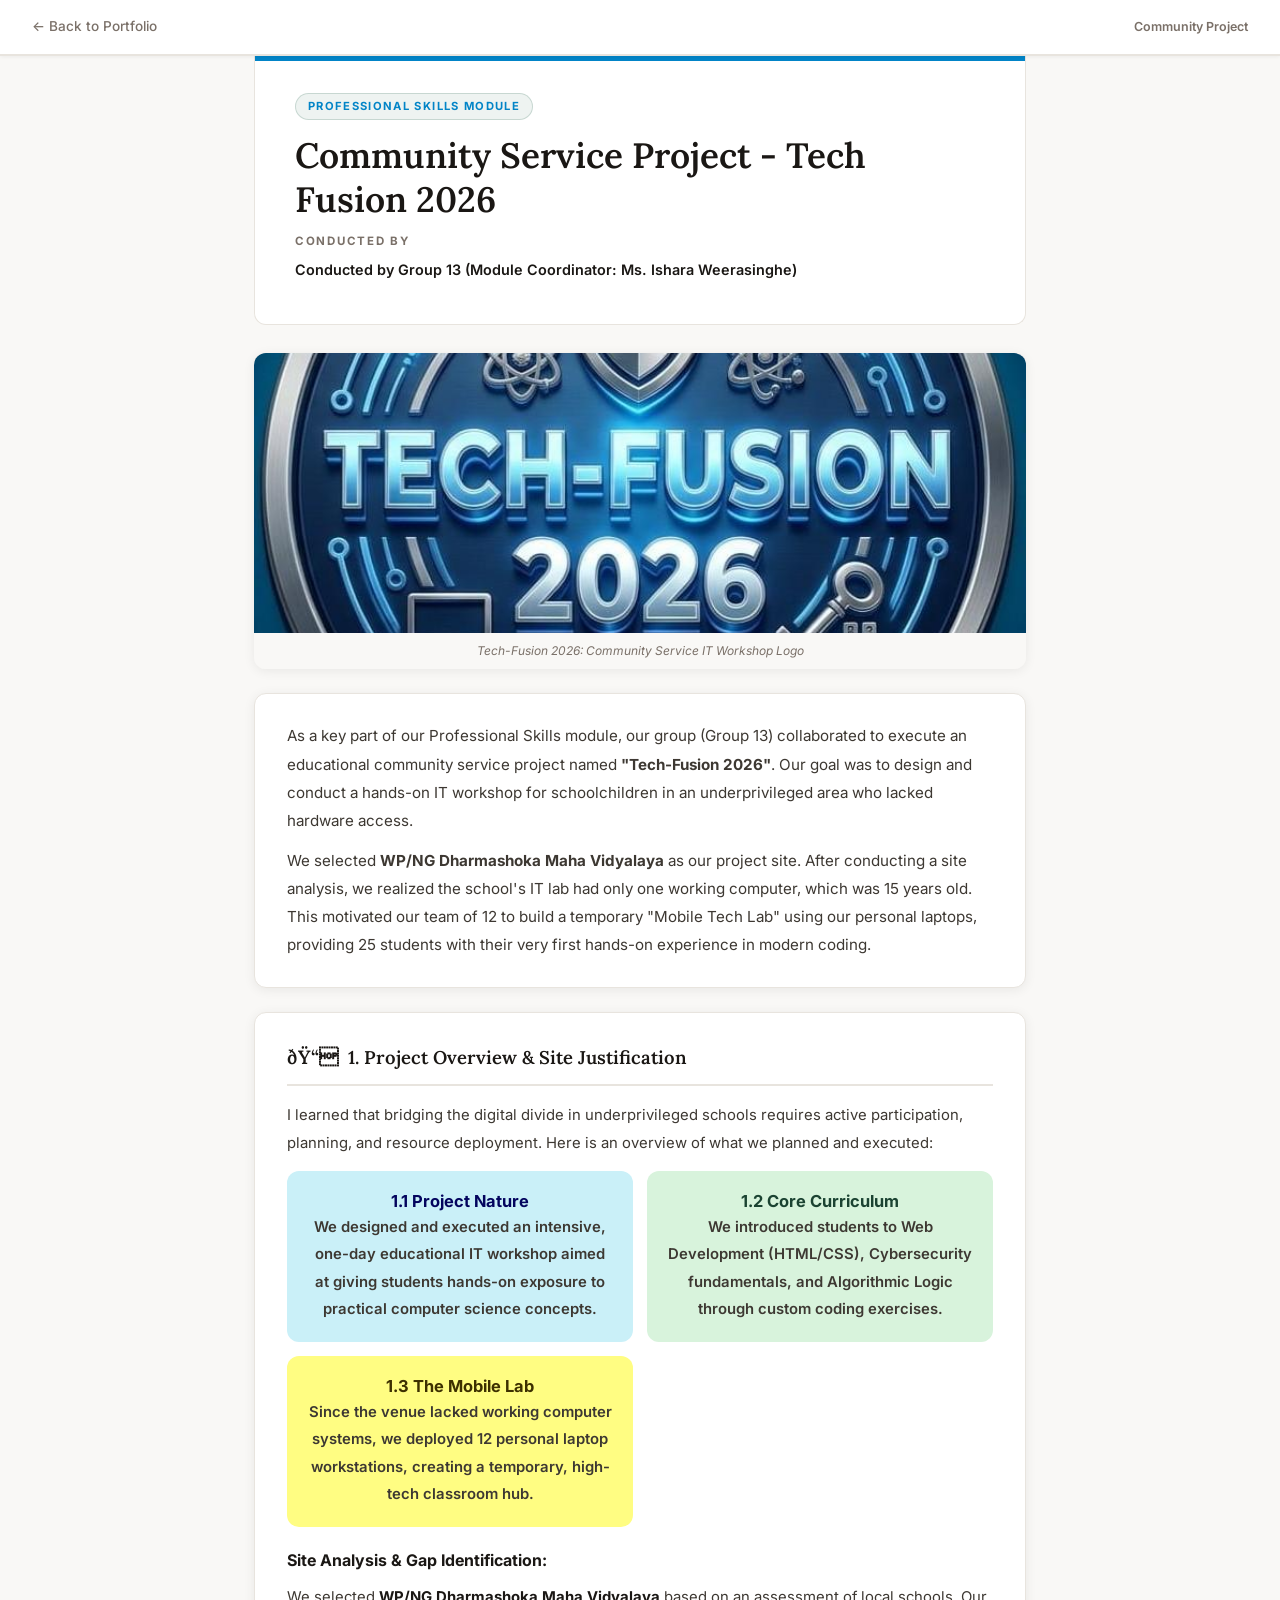
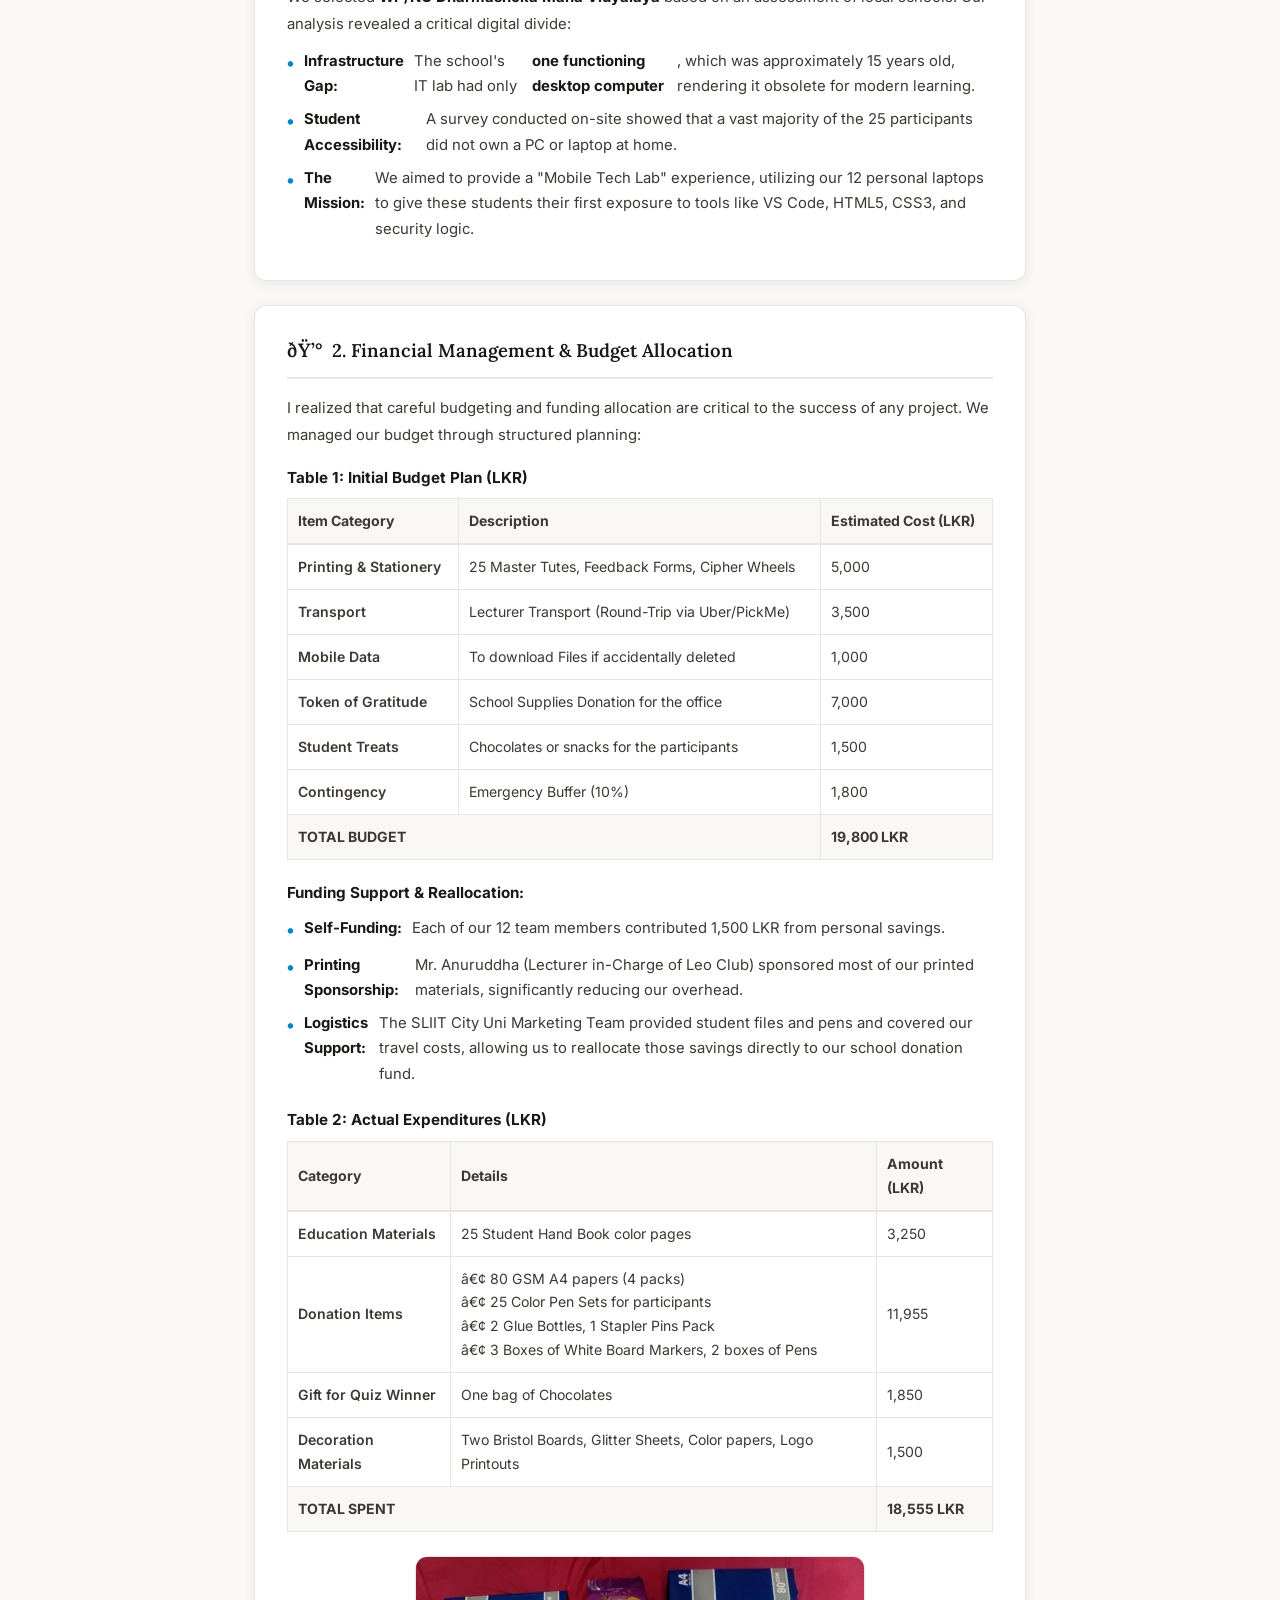
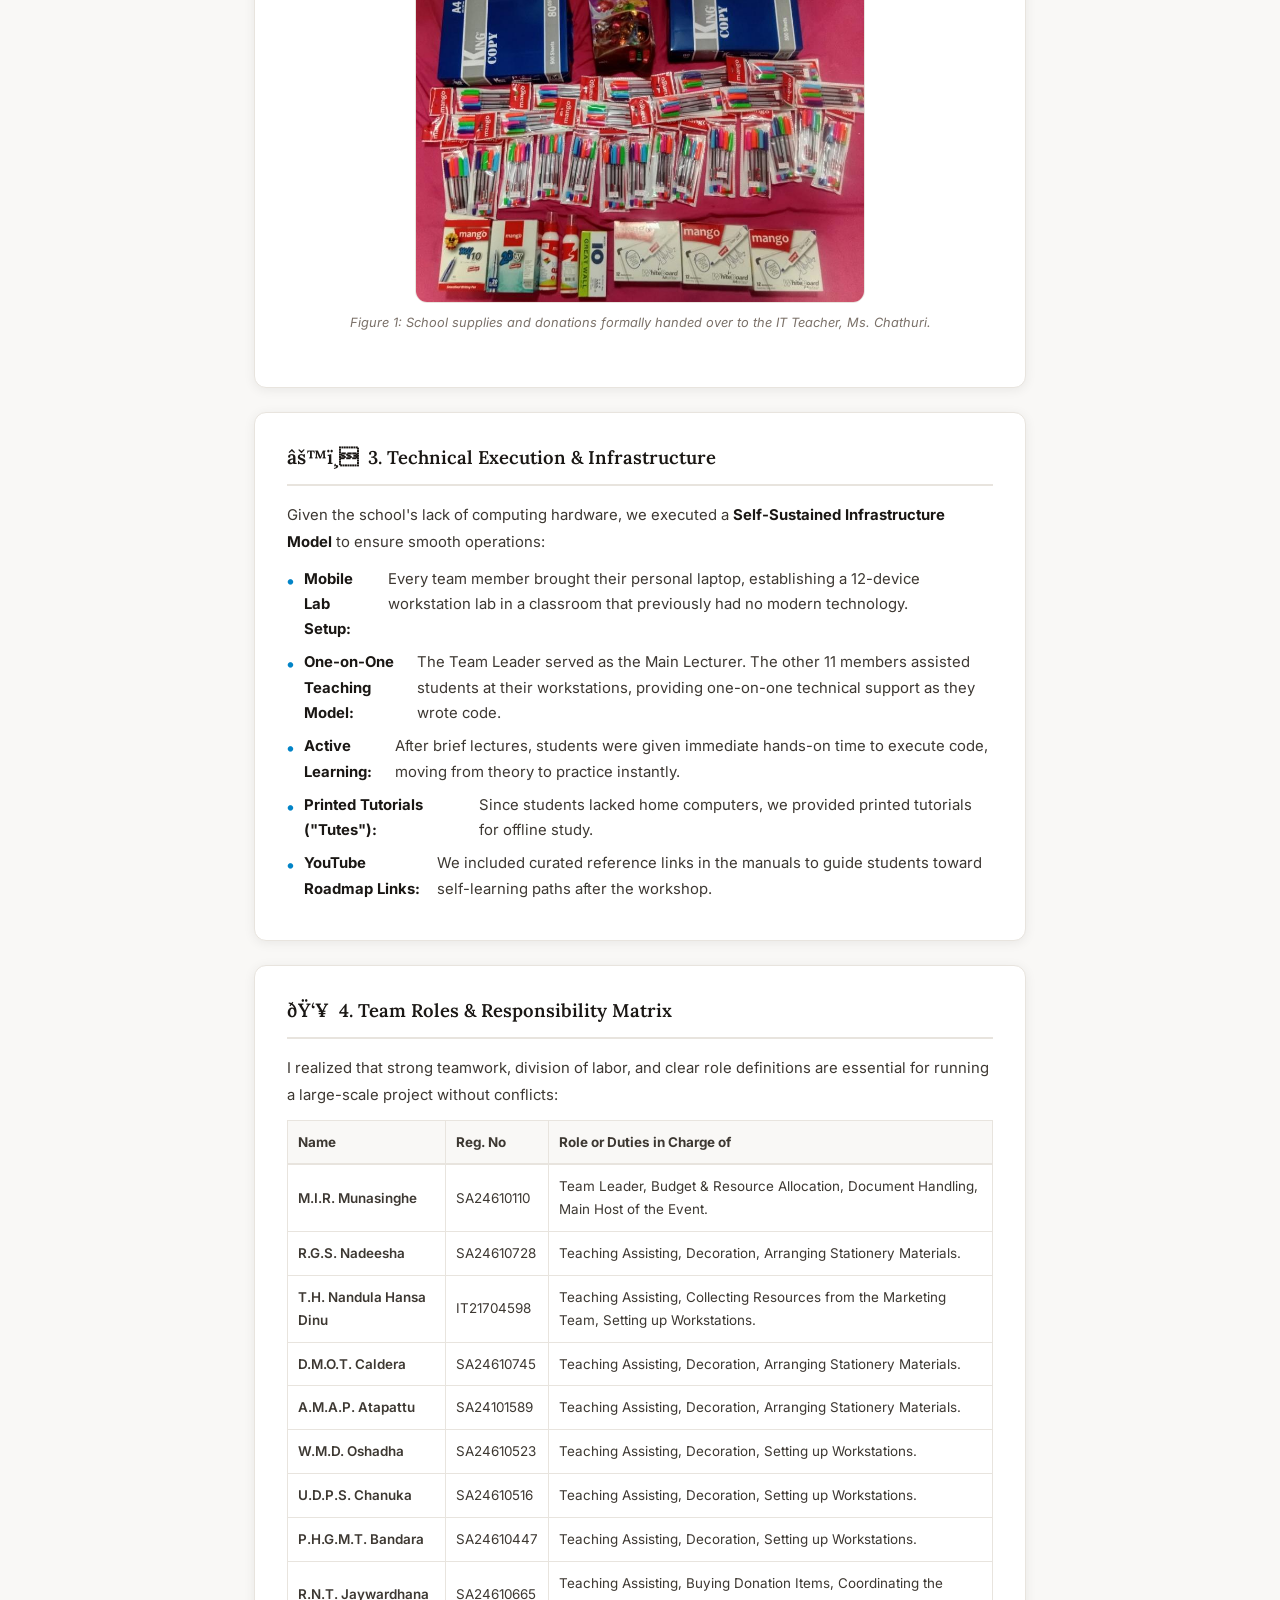
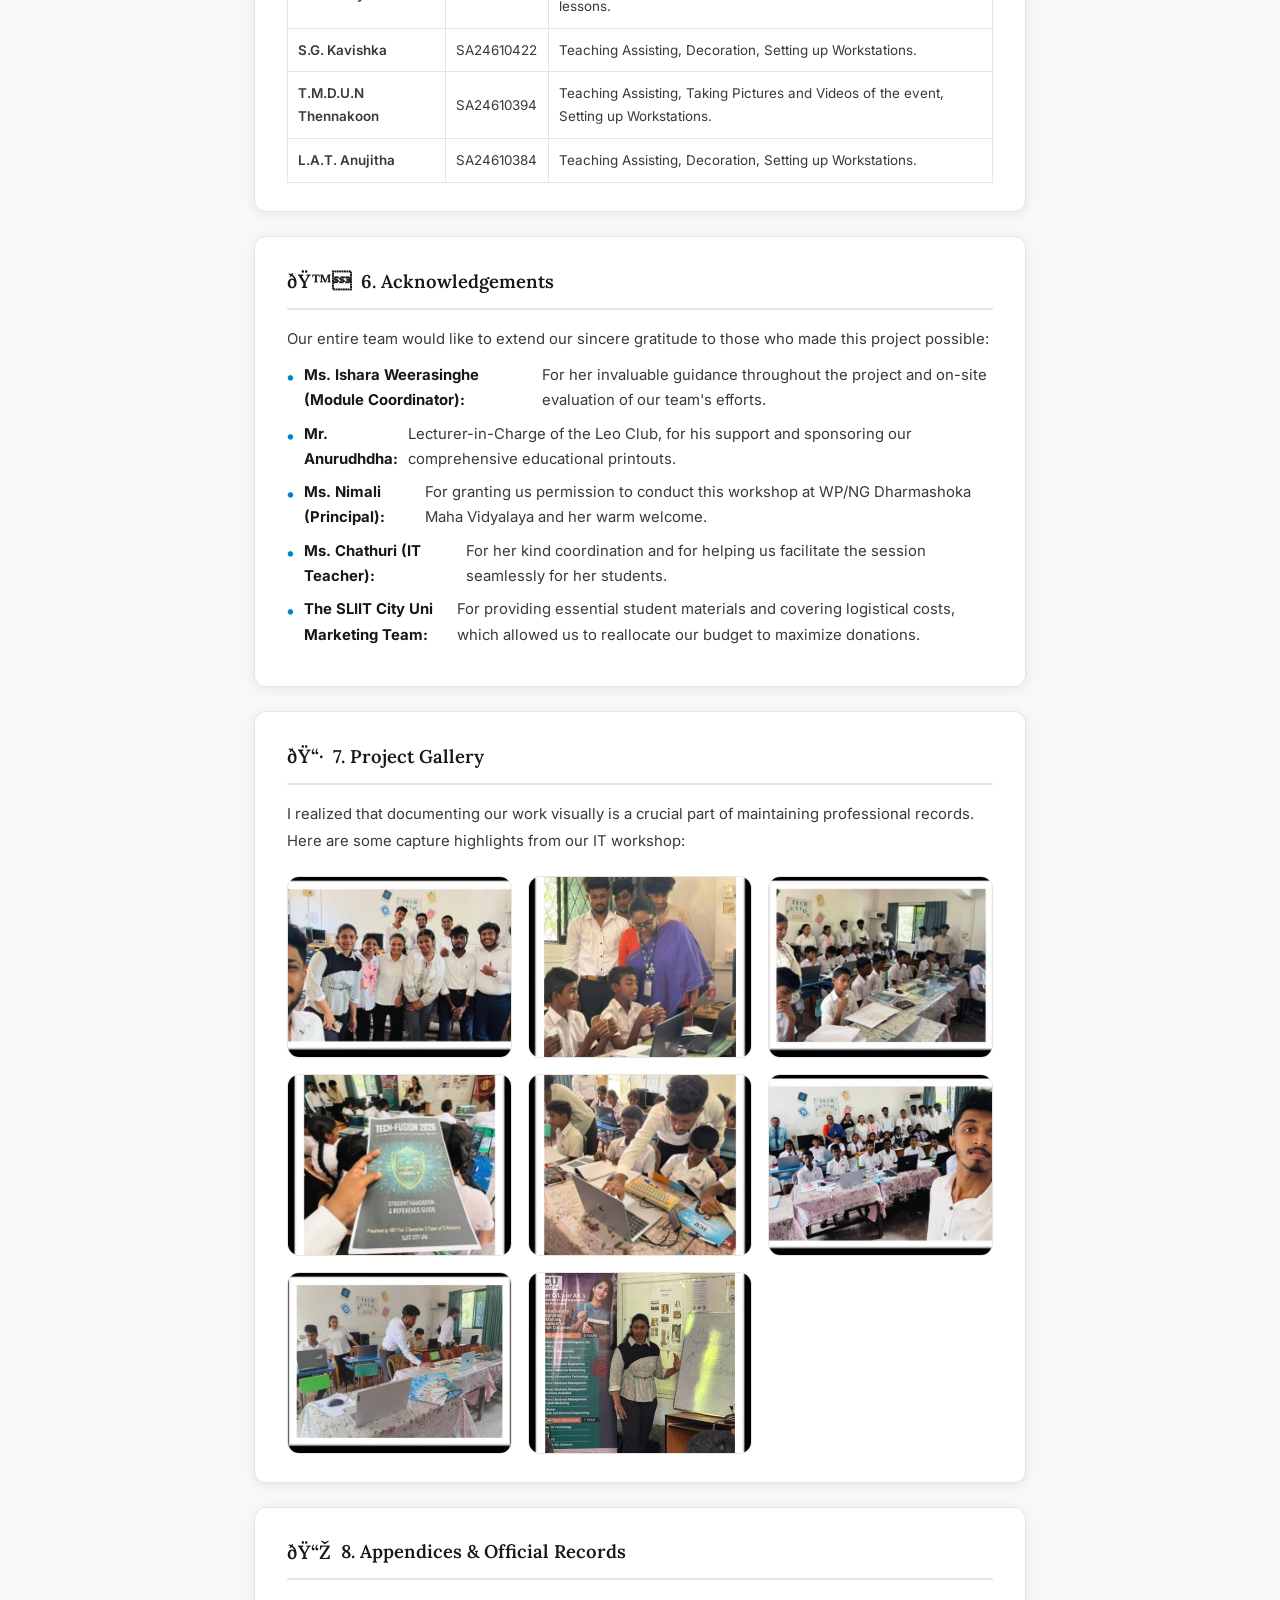
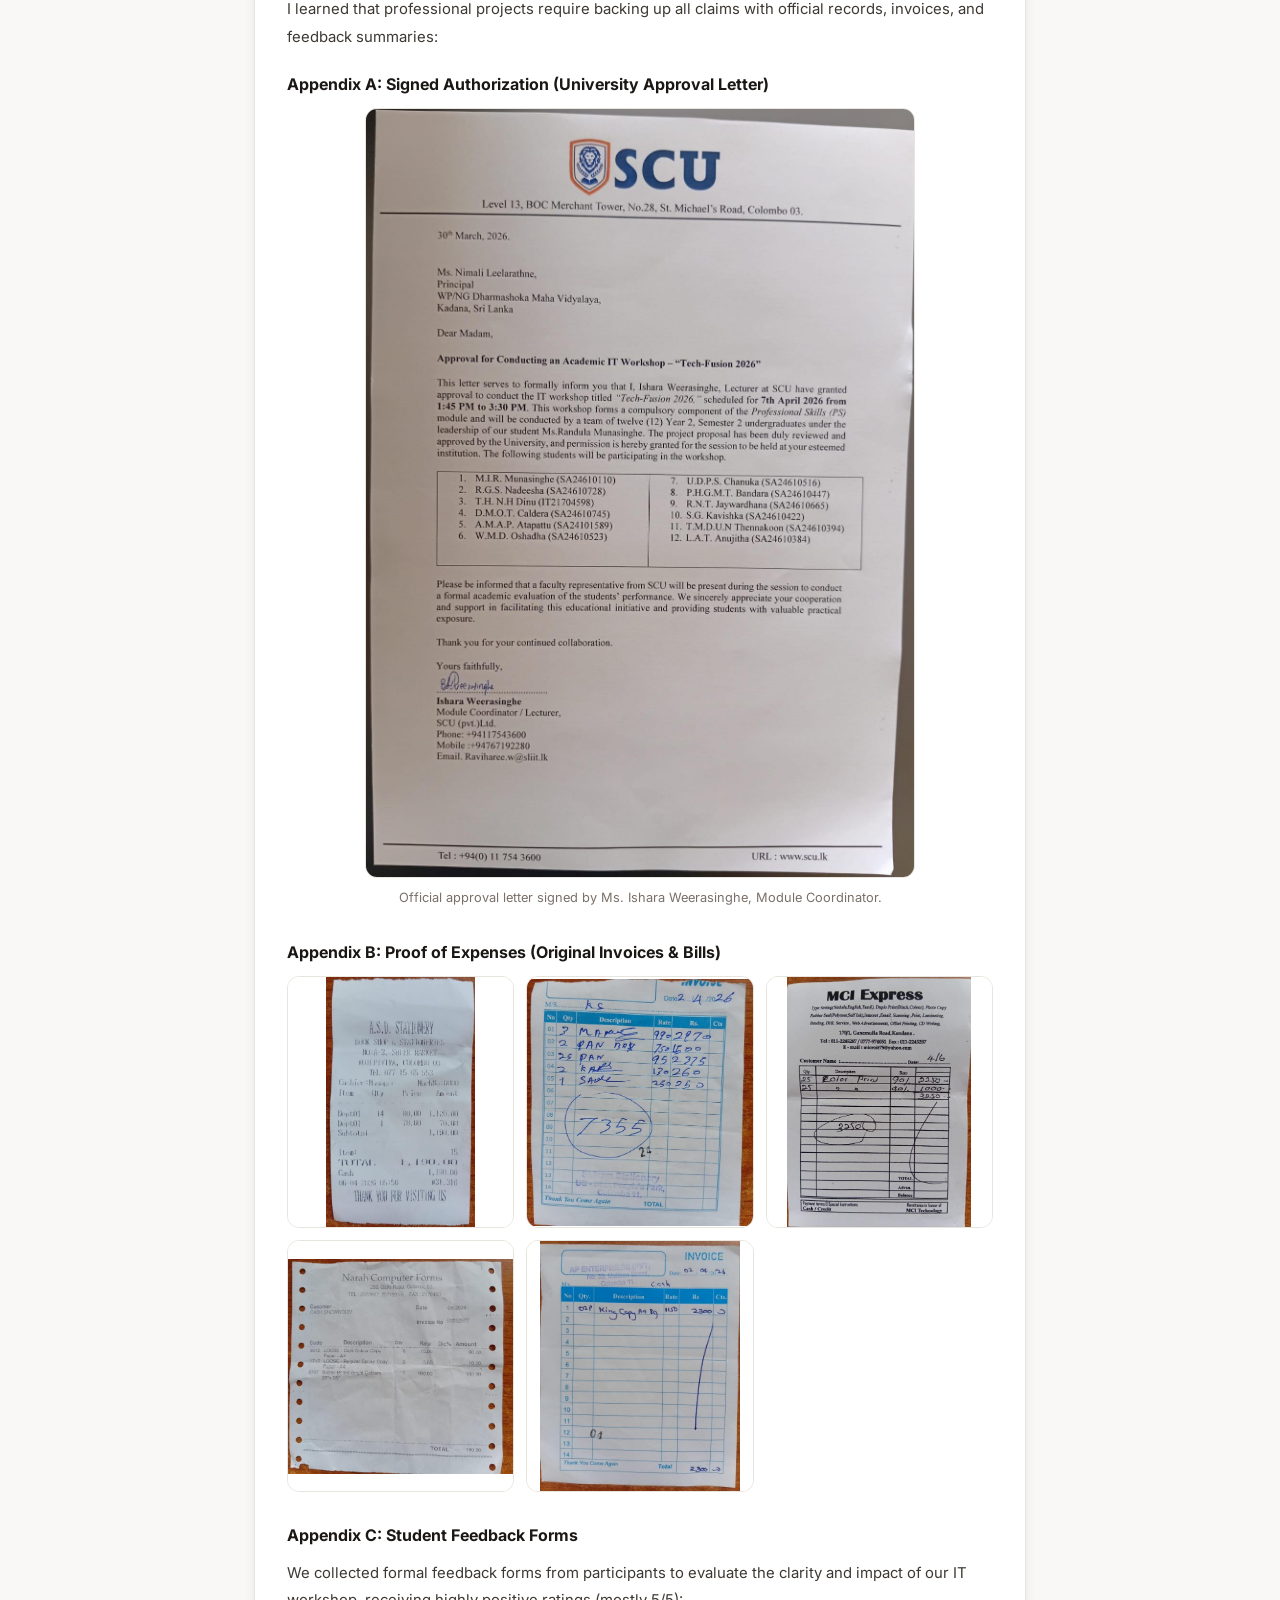
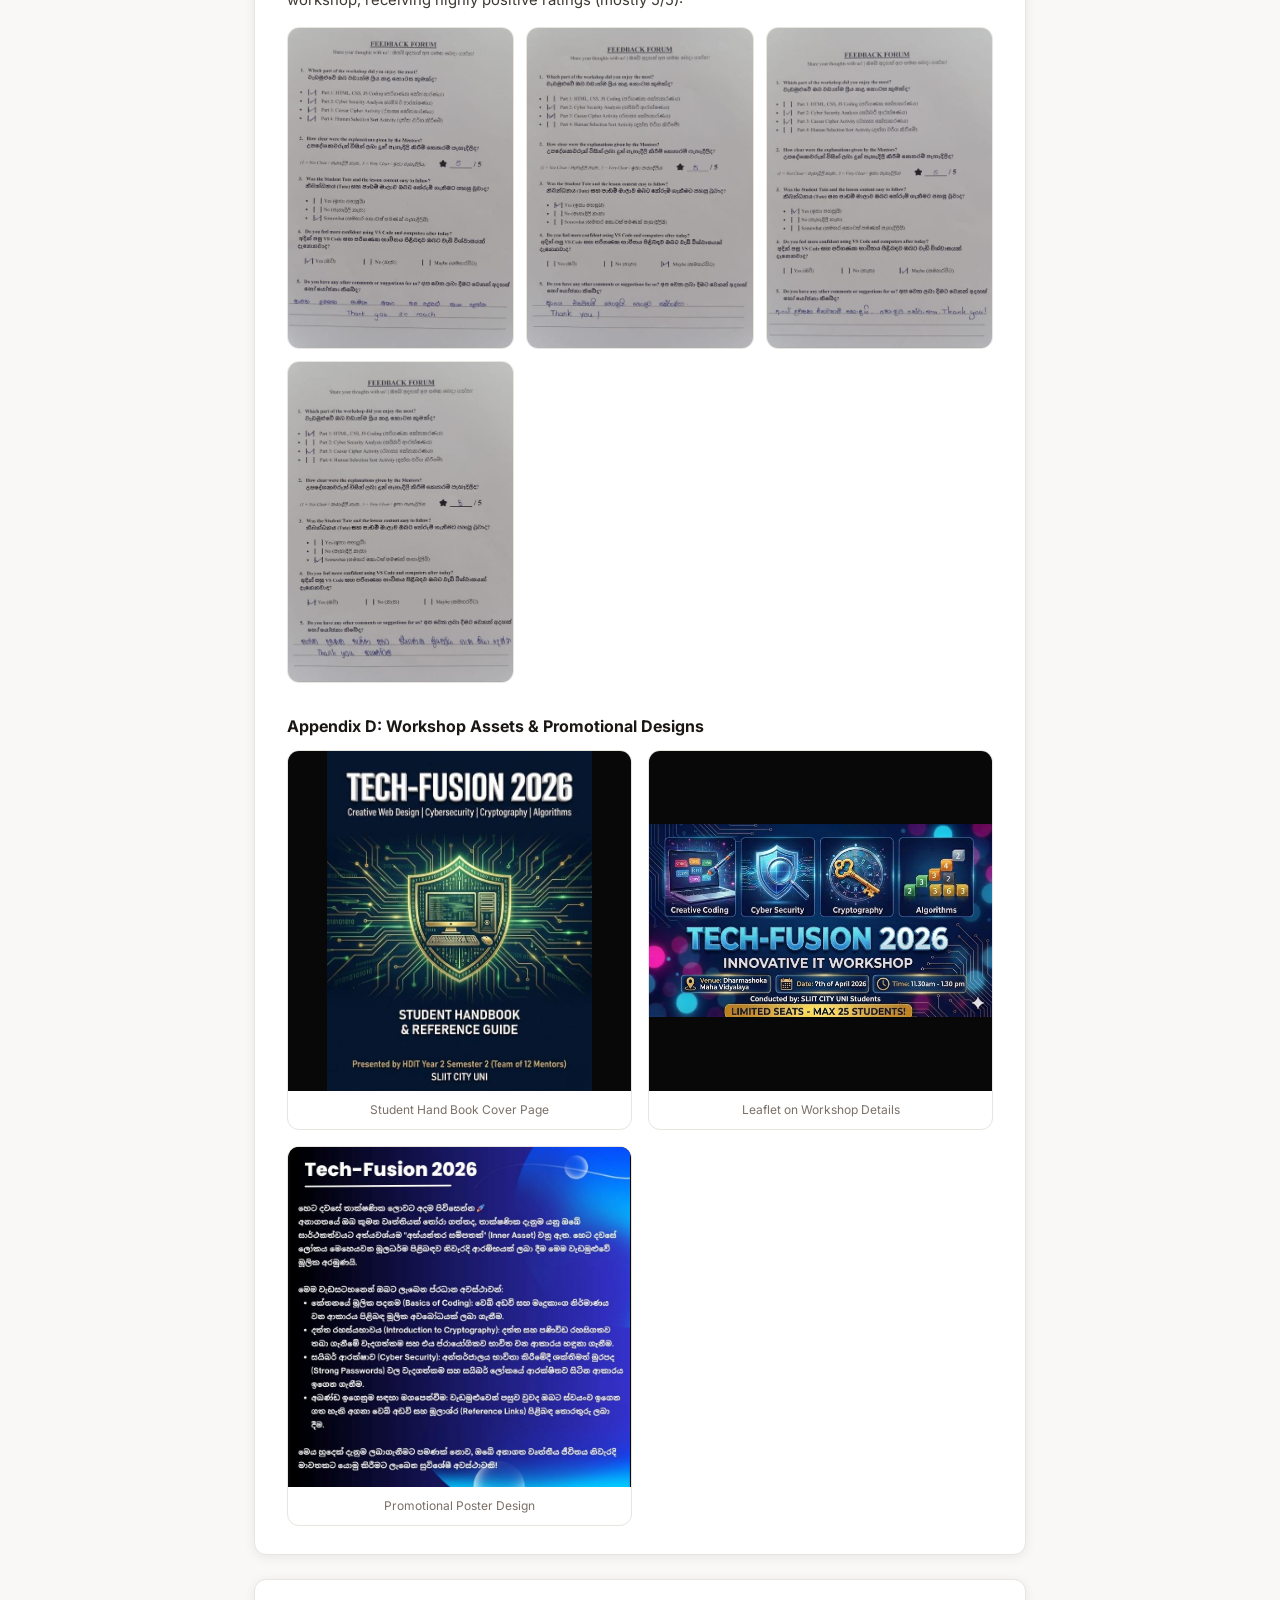
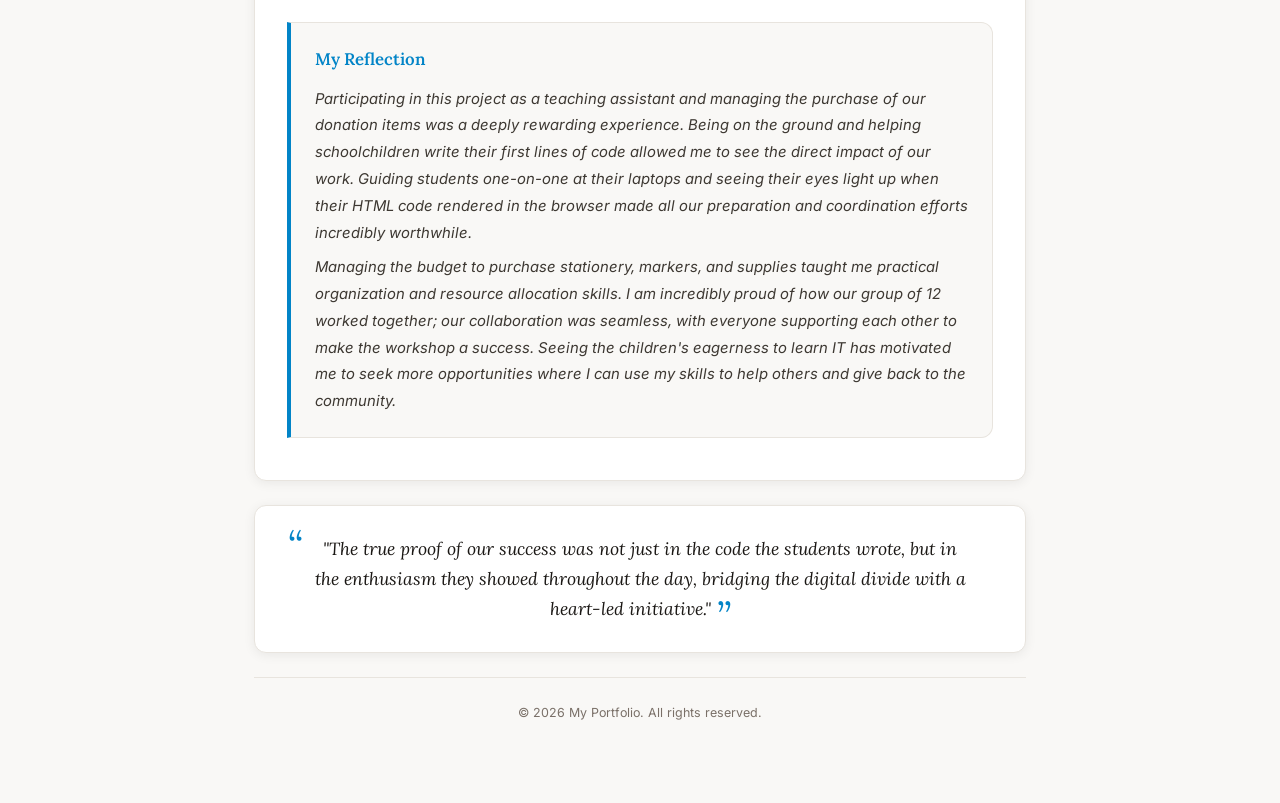
==== community-project.html @ e5df1a09 "Initial commit of premium portfolio with theme switcher and profile picture fix" ====
<!DOCTYPE html>
<html lang="en">
<head>
  <meta charset="UTF-8" />
  <meta name="viewport" content="width=device-width, initial-scale=1.0" />
  <meta name="description" content="e-Portfolio entry on the Tech-Fusion 2026 Community Service Project conducted by Group 13 at WP/NG Dharmashoka Maha Vidyalaya." />
  <title>Community Service Project - Tech Fusion 2026 | Portfolio</title>
  <link rel="stylesheet" href="style.css" />
  <link rel="stylesheet" href="portfolio-style.css" />
  <style>
    :root {
      --header-accent: #0284c7;
    }
  </style>
</head>
<body>

  <!-- TOP BAR -->
  <div class="p-topbar">
    <a href="index.html#portfolio" class="p-back-btn">&#8592; Back to Portfolio</a>
    <span class="p-breadcrumb">Community Project</span>
  </div>

  <!-- PAGE WRAPPER -->
  <div class="p-page">

    <!-- HEADER -->
    <div class="p-header">
      <span class="p-subject-tag">Professional Skills Module</span>
      <h1 class="p-title">Community Service Project - Tech Fusion 2026</h1>
      <p class="p-conducted-label">CONDUCTED BY</p>
      <p style="font-weight: 600; color: var(--text-dark); font-size: 0.9rem; margin-top: -10px; margin-bottom: 10px;">Conducted by Group 13 (Module Coordinator: Ms. Ishara Weerasinghe)</p>
    </div>

    <!-- SESSION PHOTO -->
    <div class="p-session-photo">
      <img src="images/project_img_p1_1.jpg" alt="Community Service Project - Tech Fusion 2026 Session" />
      <p class="p-photo-caption">Tech-Fusion 2026: Community Service IT Workshop Logo</p>
    </div>

    <!-- INTRO -->
    <div class="p-intro">
      <p>
        As a key part of our Professional Skills module, our group (Group 13) collaborated to execute an educational community service project named <strong>"Tech-Fusion 2026"</strong>. Our goal was to design and conduct a hands-on IT workshop for schoolchildren in an underprivileged area who lacked hardware access.
      </p>
      <p>
        We selected <strong>WP/NG Dharmashoka Maha Vidyalaya</strong> as our project site. After conducting a site analysis, we realized the school's IT lab had only one working computer, which was 15 years old. This motivated our team of 12 to build a temporary "Mobile Tech Lab" using our personal laptops, providing 25 students with their very first hands-on experience in modern coding.
      </p>
    </div>

    
    <!-- SECTION: 1. Project Overview & Site Justification -->
    <div class="p-section">
      <h2 class="p-section-title"><span class="s-icon">ðŸ“</span>1. Project Overview & Site Justification</h2>
      <p>I learned that bridging the digital divide in underprivileged schools requires active participation, planning, and resource deployment. Here is an overview of what we planned and executed:</p>
      
      <div class="p-boxes-grid">
        <div class="p-box blue">
          <h3>1.1 Project Nature</h3>
          <p>We designed and executed an intensive, one-day educational IT workshop aimed at giving students hands-on exposure to practical computer science concepts.</p>
        </div>
        <div class="p-box green">
          <h3>1.2 Core Curriculum</h3>
          <p>We introduced students to Web Development (HTML/CSS), Cybersecurity fundamentals, and Algorithmic Logic through custom coding exercises.</p>
        </div>
        <div class="p-box yellow">
          <h3>1.3 The Mobile Lab</h3>
          <p>Since the venue lacked working computer systems, we deployed 12 personal laptop workstations, creating a temporary, high-tech classroom hub.</p>
        </div>
      </div>
      
      <h3 style="margin-top:20px; margin-bottom:10px; font-size:1rem; color:var(--text-dark);">Site Analysis & Gap Identification:</h3>
      <p>
        We selected <strong>WP/NG Dharmashoka Maha Vidyalaya</strong> based on an assessment of local schools. Our analysis revealed a critical digital divide:
      </p>
      <ul class="p-list">
        <li><strong>Infrastructure Gap:</strong> The school's IT lab had only <strong>one functioning desktop computer</strong>, which was approximately 15 years old, rendering it obsolete for modern learning.</li>
        <li><strong>Student Accessibility:</strong> A survey conducted on-site showed that a vast majority of the 25 participants did not own a PC or laptop at home.</li>
        <li><strong>The Mission:</strong> We aimed to provide a "Mobile Tech Lab" experience, utilizing our 12 personal laptops to give these students their first exposure to tools like VS Code, HTML5, CSS3, and security logic.</li>
      </ul>
    </div>

    <!-- SECTION: 2. Financial Management -->
    <div class="p-section">
      <h2 class="p-section-title"><span class="s-icon">ðŸ’°</span>2. Financial Management & Budget Allocation</h2>
      <p>I realized that careful budgeting and funding allocation are critical to the success of any project. We managed our budget through structured planning:</p>
      
      <h3 style="margin-top:15px; margin-bottom:8px; font-size:0.95rem; color:var(--text-dark);">Table 1: Initial Budget Plan (LKR)</h3>
      <table style="width:100%; border-collapse:collapse; margin-bottom:20px; font-size:0.88rem; text-align:left; border:1px solid var(--border);">
        <thead>
          <tr style="background:var(--off-white); border-bottom:2px solid var(--border);">
            <th style="padding:10px; border-right:1px solid var(--border);">Item Category</th>
            <th style="padding:10px; border-right:1px solid var(--border);">Description</th>
            <th style="padding:10px;">Estimated Cost (LKR)</th>
          </tr>
        </thead>
        <tbody>
          <tr style="border-bottom:1px solid var(--border);">
            <td style="padding:10px; border-right:1px solid var(--border); font-weight:600;">Printing & Stationery</td>
            <td style="padding:10px; border-right:1px solid var(--border);">25 Master Tutes, Feedback Forms, Cipher Wheels</td>
            <td style="padding:10px;">5,000</td>
          </tr>
          <tr style="border-bottom:1px solid var(--border);">
            <td style="padding:10px; border-right:1px solid var(--border); font-weight:600;">Transport</td>
            <td style="padding:10px; border-right:1px solid var(--border);">Lecturer Transport (Round-Trip via Uber/PickMe)</td>
            <td style="padding:10px;">3,500</td>
          </tr>
          <tr style="border-bottom:1px solid var(--border);">
            <td style="padding:10px; border-right:1px solid var(--border); font-weight:600;">Mobile Data</td>
            <td style="padding:10px; border-right:1px solid var(--border);">To download Files if accidentally deleted</td>
            <td style="padding:10px;">1,000</td>
          </tr>
          <tr style="border-bottom:1px solid var(--border);">
            <td style="padding:10px; border-right:1px solid var(--border); font-weight:600;">Token of Gratitude</td>
            <td style="padding:10px; border-right:1px solid var(--border);">School Supplies Donation for the office</td>
            <td style="padding:10px;">7,000</td>
          </tr>
          <tr style="border-bottom:1px solid var(--border);">
            <td style="padding:10px; border-right:1px solid var(--border); font-weight:600;">Student Treats</td>
            <td style="padding:10px; border-right:1px solid var(--border);">Chocolates or snacks for the participants</td>
            <td style="padding:10px;">1,500</td>
          </tr>
          <tr style="border-bottom:1px solid var(--border);">
            <td style="padding:10px; border-right:1px solid var(--border); font-weight:600;">Contingency</td>
            <td style="padding:10px; border-right:1px solid var(--border);">Emergency Buffer (10%)</td>
            <td style="padding:10px;">1,800</td>
          </tr>
          <tr style="font-weight:bold; background:var(--off-white);">
            <td style="padding:10px; border-right:1px solid var(--border);" colspan="2">TOTAL BUDGET</td>
            <td style="padding:10px;">19,800 LKR</td>
          </tr>
        </tbody>
      </table>

      <h3 style="margin-top:15px; margin-bottom:8px; font-size:0.95rem; color:var(--text-dark);">Funding Support & Reallocation:</h3>
      <ul class="p-list" style="margin-bottom:20px;">
        <li><strong>Self-Funding:</strong> Each of our 12 team members contributed 1,500 LKR from personal savings.</li>
        <li><strong>Printing Sponsorship:</strong> Mr. Anuruddha (Lecturer in-Charge of Leo Club) sponsored most of our printed materials, significantly reducing our overhead.</li>
        <li><strong>Logistics Support:</strong> The SLIIT City Uni Marketing Team provided student files and pens and covered our travel costs, allowing us to reallocate those savings directly to our school donation fund.</li>
      </ul>

      <h3 style="margin-top:15px; margin-bottom:8px; font-size:0.95rem; color:var(--text-dark);">Table 2: Actual Expenditures (LKR)</h3>
      <table style="width:100%; border-collapse:collapse; margin-bottom:20px; font-size:0.88rem; text-align:left; border:1px solid var(--border);">
        <thead>
          <tr style="background:var(--off-white); border-bottom:2px solid var(--border);">
            <th style="padding:10px; border-right:1px solid var(--border);">Category</th>
            <th style="padding:10px; border-right:1px solid var(--border);">Details</th>
            <th style="padding:10px;">Amount (LKR)</th>
          </tr>
        </thead>
        <tbody>
          <tr style="border-bottom:1px solid var(--border);">
            <td style="padding:10px; border-right:1px solid var(--border); font-weight:600;">Education Materials</td>
            <td style="padding:10px; border-right:1px solid var(--border);">25 Student Hand Book color pages</td>
            <td style="padding:10px;">3,250</td>
          </tr>
          <tr style="border-bottom:1px solid var(--border);">
            <td style="padding:10px; border-right:1px solid var(--border); font-weight:600;">Donation Items</td>
            <td style="padding:10px; border-right:1px solid var(--border);">
              â€¢ 80 GSM A4 papers (4 packs)<br>
              â€¢ 25 Color Pen Sets for participants<br>
              â€¢ 2 Glue Bottles, 1 Stapler Pins Pack<br>
              â€¢ 3 Boxes of White Board Markers, 2 boxes of Pens
            </td>
            <td style="padding:10px;">11,955</td>
          </tr>
          <tr style="border-bottom:1px solid var(--border);">
            <td style="padding:10px; border-right:1px solid var(--border); font-weight:600;">Gift for Quiz Winner</td>
            <td style="padding:10px; border-right:1px solid var(--border);">One bag of Chocolates</td>
            <td style="padding:10px;">1,850</td>
          </tr>
          <tr style="border-bottom:1px solid var(--border);">
            <td style="padding:10px; border-right:1px solid var(--border); font-weight:600;">Decoration Materials</td>
            <td style="padding:10px; border-right:1px solid var(--border);">Two Bristol Boards, Glitter Sheets, Color papers, Logo Printouts</td>
            <td style="padding:10px;">1,500</td>
          </tr>
          <tr style="font-weight:bold; background:var(--off-white);">
            <td style="padding:10px; border-right:1px solid var(--border);" colspan="2">TOTAL SPENT</td>
            <td style="padding:10px;">18,555 LKR</td>
          </tr>
        </tbody>
      </table>

      <!-- Donated Items Image -->
      <div style="text-align:center; margin: 24px 0;">
        <img src="images/project_img_p5_2.jpg" alt="Donated School Supplies" style="max-width:450px; border-radius:var(--radius); border:1px solid var(--border); margin:0 auto;" />
        <p style="font-size:0.8rem; color:var(--text-muted); margin-top:8px; font-style:italic;">Figure 1: School supplies and donations formally handed over to the IT Teacher, Ms. Chathuri.</p>
      </div>
    </div>

    <!-- SECTION: 3. Technical Execution -->
    <div class="p-section">
      <h2 class="p-section-title"><span class="s-icon">âš™ï¸</span>3. Technical Execution & Infrastructure</h2>
      <p>Given the school's lack of computing hardware, we executed a <strong>Self-Sustained Infrastructure Model</strong> to ensure smooth operations:</p>
      <ul class="p-list">
        <li><strong>Mobile Lab Setup:</strong> Every team member brought their personal laptop, establishing a 12-device workstation lab in a classroom that previously had no modern technology.</li>
        <li><strong>One-on-One Teaching Model:</strong> The Team Leader served as the Main Lecturer. The other 11 members assisted students at their workstations, providing one-on-one technical support as they wrote code.</li>
        <li><strong>Active Learning:</strong> After brief lectures, students were given immediate hands-on time to execute code, moving from theory to practice instantly.</li>
        <li><strong>Printed Tutorials ("Tutes"):</strong> Since students lacked home computers, we provided printed tutorials for offline study.</li>
        <li><strong>YouTube Roadmap Links:</strong> We included curated reference links in the manuals to guide students toward self-learning paths after the workshop.</li>
      </ul>
    </div>

    <!-- SECTION: 4. Team Matrix -->
    <div class="p-section">
      <h2 class="p-section-title"><span class="s-icon">ðŸ‘¥</span>4. Team Roles & Responsibility Matrix</h2>
      <p>I realized that strong teamwork, division of labor, and clear role definitions are essential for running a large-scale project without conflicts:</p>
      
      <table style="width:100%; border-collapse:collapse; font-size:0.84rem; text-align:left; border:1px solid var(--border);">
        <thead>
          <tr style="background:var(--off-white); border-bottom:2px solid var(--border);">
            <th style="padding:10px; border-right:1px solid var(--border);">Name</th>
            <th style="padding:10px; border-right:1px solid var(--border);">Reg. No</th>
            <th style="padding:10px;">Role or Duties in Charge of</th>
          </tr>
        </thead>
        <tbody>
          <tr style="border-bottom:1px solid var(--border);">
            <td style="padding:10px; border-right:1px solid var(--border); font-weight:600;">M.I.R. Munasinghe</td>
            <td style="padding:10px; border-right:1px solid var(--border);">SA24610110</td>
            <td style="padding:10px;">Team Leader, Budget & Resource Allocation, Document Handling, Main Host of the Event.</td>
          </tr>
          <tr style="border-bottom:1px solid var(--border);">
            <td style="padding:10px; border-right:1px solid var(--border); font-weight:600;">R.G.S. Nadeesha</td>
            <td style="padding:10px; border-right:1px solid var(--border);">SA24610728</td>
            <td style="padding:10px;">Teaching Assisting, Decoration, Arranging Stationery Materials.</td>
          </tr>
          <tr style="border-bottom:1px solid var(--border);">
            <td style="padding:10px; border-right:1px solid var(--border); font-weight:600;">T.H. Nandula Hansa Dinu</td>
            <td style="padding:10px; border-right:1px solid var(--border);">IT21704598</td>
            <td style="padding:10px;">Teaching Assisting, Collecting Resources from the Marketing Team, Setting up Workstations.</td>
          </tr>
          <tr style="border-bottom:1px solid var(--border);">
            <td style="padding:10px; border-right:1px solid var(--border); font-weight:600;">D.M.O.T. Caldera</td>
            <td style="padding:10px; border-right:1px solid var(--border);">SA24610745</td>
            <td style="padding:10px;">Teaching Assisting, Decoration, Arranging Stationery Materials.</td>
          </tr>
          <tr style="border-bottom:1px solid var(--border);">
            <td style="padding:10px; border-right:1px solid var(--border); font-weight:600;">A.M.A.P. Atapattu</td>
            <td style="padding:10px; border-right:1px solid var(--border);">SA24101589</td>
            <td style="padding:10px;">Teaching Assisting, Decoration, Arranging Stationery Materials.</td>
          </tr>
          <tr style="border-bottom:1px solid var(--border);">
            <td style="padding:10px; border-right:1px solid var(--border); font-weight:600;">W.M.D. Oshadha</td>
            <td style="padding:10px; border-right:1px solid var(--border);">SA24610523</td>
            <td style="padding:10px;">Teaching Assisting, Decoration, Setting up Workstations.</td>
          </tr>
          <tr style="border-bottom:1px solid var(--border);">
            <td style="padding:10px; border-right:1px solid var(--border); font-weight:600;">U.D.P.S. Chanuka</td>
            <td style="padding:10px; border-right:1px solid var(--border);">SA24610516</td>
            <td style="padding:10px;">Teaching Assisting, Decoration, Setting up Workstations.</td>
          </tr>
          <tr style="border-bottom:1px solid var(--border);">
            <td style="padding:10px; border-right:1px solid var(--border); font-weight:600;">P.H.G.M.T. Bandara</td>
            <td style="padding:10px; border-right:1px solid var(--border);">SA24610447</td>
            <td style="padding:10px;">Teaching Assisting, Decoration, Setting up Workstations.</td>
          </tr>
          <tr style="border-bottom:1px solid var(--border);">
            <td style="padding:10px; border-right:1px solid var(--border); font-weight:600;">R.N.T. Jaywardhana</td>
            <td style="padding:10px; border-right:1px solid var(--border);">SA24610665</td>
            <td style="padding:10px;">Teaching Assisting, Buying Donation Items, Coordinating the lessons.</td>
          </tr>
          <tr style="border-bottom:1px solid var(--border);">
            <td style="padding:10px; border-right:1px solid var(--border); font-weight:600;">S.G. Kavishka</td>
            <td style="padding:10px; border-right:1px solid var(--border);">SA24610422</td>
            <td style="padding:10px;">Teaching Assisting, Decoration, Setting up Workstations.</td>
          </tr>
          <tr style="border-bottom:1px solid var(--border);">
            <td style="padding:10px; border-right:1px solid var(--border); font-weight:600;">T.M.D.U.N Thennakoon</td>
            <td style="padding:10px; border-right:1px solid var(--border);">SA24610394</td>
            <td style="padding:10px;">Teaching Assisting, Taking Pictures and Videos of the event, Setting up Workstations.</td>
          </tr>
          <tr style="border-bottom:1px solid var(--border);">
            <td style="padding:10px; border-right:1px solid var(--border); font-weight:600;">L.A.T. Anujitha</td>
            <td style="padding:10px; border-right:1px solid var(--border);">SA24610384</td>
            <td style="padding:10px;">Teaching Assisting, Decoration, Setting up Workstations.</td>
          </tr>
        </tbody>
      </table>
    </div>

    <!-- SECTION: 5. Acknowledgements -->
    <div class="p-section">
      <h2 class="p-section-title"><span class="s-icon">ðŸ™</span>6. Acknowledgements</h2>
      <p>Our entire team would like to extend our sincere gratitude to those who made this project possible:</p>
      <ul class="p-list">
        <li><strong>Ms. Ishara Weerasinghe (Module Coordinator):</strong> For her invaluable guidance throughout the project and on-site evaluation of our team's efforts.</li>
        <li><strong>Mr. Anurudhdha:</strong> Lecturer-in-Charge of the Leo Club, for his support and sponsoring our comprehensive educational printouts.</li>
        <li><strong>Ms. Nimali (Principal):</strong> For granting us permission to conduct this workshop at WP/NG Dharmashoka Maha Vidyalaya and her warm welcome.</li>
        <li><strong>Ms. Chathuri (IT Teacher):</strong> For her kind coordination and for helping us facilitate the session seamlessly for her students.</li>
        <li><strong>The SLIIT City Uni Marketing Team:</strong> For providing essential student materials and covering logistical costs, which allowed us to reallocate our budget to maximize donations.</li>
      </ul>
    </div>

    <!-- SECTION: 6. Project Gallery -->
    <div class="p-section">
      <h2 class="p-section-title"><span class="s-icon">ðŸ“·</span>7. Project Gallery</h2>
      <p>I realized that documenting our work visually is a crucial part of maintaining professional records. Here are some capture highlights from our IT workshop:</p>
      
      <div style="display:grid; grid-template-columns: repeat(auto-fit, minmax(220px, 1fr)); gap:16px; margin-top:20px;">
        <div style="border-radius:var(--radius); overflow:hidden; border:1px solid var(--border);">
          <img src="images/project_img_p9_3.jpg" alt="Teaching students" style="width:100%; height:180px; object-fit:cover;" />
        </div>
        <div style="border-radius:var(--radius); overflow:hidden; border:1px solid var(--border);">
          <img src="images/project_img_p9_4.jpg" alt="Showing Student Hand Book" style="width:100%; height:180px; object-fit:cover;" />
        </div>
        <div style="border-radius:var(--radius); overflow:hidden; border:1px solid var(--border);">
          <img src="images/project_img_p9_5.jpg" alt="Helping students code" style="width:100%; height:180px; object-fit:cover;" />
        </div>
        <div style="border-radius:var(--radius); overflow:hidden; border:1px solid var(--border);">
          <img src="images/project_img_p9_6.jpg" alt="Team Group Photo" style="width:100%; height:180px; object-fit:cover;" />
        </div>
        <div style="border-radius:var(--radius); overflow:hidden; border:1px solid var(--border);">
          <img src="images/project_img_p9_7.jpg" alt="Selfie with participants" style="width:100%; height:180px; object-fit:cover;" />
        </div>
        <div style="border-radius:var(--radius); overflow:hidden; border:1px solid var(--border);">
          <img src="images/project_img_p9_8.jpg" alt="IT classroom setup" style="width:100%; height:180px; object-fit:cover;" />
        </div>
        <div style="border-radius:var(--radius); overflow:hidden; border:1px solid var(--border);">
          <img src="images/project_img_p9_9.jpg" alt="Lecturer explanation" style="width:100%; height:180px; object-fit:cover;" />
        </div>
        <div style="border-radius:var(--radius); overflow:hidden; border:1px solid var(--border);">
          <img src="images/project_img_p9_10.jpg" alt="Active student coding support" style="width:100%; height:180px; object-fit:cover;" />
        </div>
      </div>
    </div>

    <!-- SECTION: 7. Appendices -->
    <div class="p-section">
      <h2 class="p-section-title"><span class="s-icon">ðŸ“Ž</span>8. Appendices & Official Records</h2>
      <p>I learned that professional projects require backing up all claims with official records, invoices, and feedback summaries:</p>
      
      <!-- Appendix A -->
      <h3 style="margin-top:20px; margin-bottom:10px; font-size:1rem; color:var(--text-dark);">Appendix A: Signed Authorization (University Approval Letter)</h3>
      <div style="text-align:center; margin-bottom:30px;">
        <img src="images/project_img_p11_11.jpg" alt="Signed Authorization Letter" style="max-width:550px; border-radius:var(--radius); border:1px solid var(--border); margin:0 auto;" />
        <p style="font-size:0.8rem; color:var(--text-muted); margin-top:8px;">Official approval letter signed by Ms. Ishara Weerasinghe, Module Coordinator.</p>
      </div>

      <!-- Appendix B -->
      <h3 style="margin-top:20px; margin-bottom:10px; font-size:1rem; color:var(--text-dark);">Appendix B: Proof of Expenses (Original Invoices & Bills)</h3>
      <div style="display:grid; grid-template-columns: repeat(auto-fit, minmax(180px, 1fr)); gap:12px; margin-bottom:30px;">
        <div style="border-radius:var(--radius); overflow:hidden; border:1px solid var(--border); text-align:center;">
          <img src="images/project_img_p12_12.jpg" alt="Bill 1" style="width:100%; height:250px; object-fit:contain; background:#fff;" />
        </div>
        <div style="border-radius:var(--radius); overflow:hidden; border:1px solid var(--border); text-align:center;">
          <img src="images/project_img_p12_13.jpg" alt="Bill 2" style="width:100%; height:250px; object-fit:contain; background:#fff;" />
        </div>
        <div style="border-radius:var(--radius); overflow:hidden; border:1px solid var(--border); text-align:center;">
          <img src="images/project_img_p12_14.jpg" alt="Bill 3" style="width:100%; height:250px; object-fit:contain; background:#fff;" />
        </div>
        <div style="border-radius:var(--radius); overflow:hidden; border:1px solid var(--border); text-align:center;">
          <img src="images/project_img_p12_15.jpg" alt="Bill 4" style="width:100%; height:250px; object-fit:contain; background:#fff;" />
        </div>
        <div style="border-radius:var(--radius); overflow:hidden; border:1px solid var(--border); text-align:center;">
          <img src="images/project_img_p12_16.jpg" alt="Bill 5" style="width:100%; height:250px; object-fit:contain; background:#fff;" />
        </div>
      </div>

      <!-- Appendix C -->
      <h3 style="margin-top:20px; margin-bottom:10px; font-size:1rem; color:var(--text-dark);">Appendix C: Student Feedback Forms</h3>
      <p style="margin-bottom:12px;">We collected formal feedback forms from participants to evaluate the clarity and impact of our IT workshop, receiving highly positive ratings (mostly 5/5):</p>
      <div style="display:grid; grid-template-columns: repeat(auto-fit, minmax(220px, 1fr)); gap:12px; margin-bottom:30px;">
        <div style="border-radius:var(--radius); overflow:hidden; border:1px solid var(--border);">
          <img src="images/project_img_p13_17.jpg" alt="Feedback form 1" style="width:100%; height:320px; object-fit:cover;" />
        </div>
        <div style="border-radius:var(--radius); overflow:hidden; border:1px solid var(--border);">
          <img src="images/project_img_p13_18.jpg" alt="Feedback form 2" style="width:100%; height:320px; object-fit:cover;" />
        </div>
        <div style="border-radius:var(--radius); overflow:hidden; border:1px solid var(--border);">
          <img src="images/project_img_p13_19.jpg" alt="Feedback form 3" style="width:100%; height:320px; object-fit:cover;" />
        </div>
        <div style="border-radius:var(--radius); overflow:hidden; border:1px solid var(--border);">
          <img src="images/project_img_p13_20.jpg" alt="Feedback form 4" style="width:100%; height:320px; object-fit:cover;" />
        </div>
      </div>

      <!-- Appendix D -->
      <h3 style="margin-top:20px; margin-bottom:10px; font-size:1rem; color:var(--text-dark);">Appendix D: Workshop Assets & Promotional Designs</h3>
      <div style="display:grid; grid-template-columns: repeat(auto-fit, minmax(240px, 1fr)); gap:16px;">
        <div style="border-radius:var(--radius); overflow:hidden; border:1px solid var(--border); text-align:center;">
          <img src="images/project_img_p14_21.jpg" alt="Student Hand Book Cover Page" style="width:100%; height:340px; object-fit:contain; background:#080808;" />
          <p style="font-size:0.75rem; color:var(--text-muted); padding:8px;">Student Hand Book Cover Page</p>
        </div>
        <div style="border-radius:var(--radius); overflow:hidden; border:1px solid var(--border); text-align:center;">
          <img src="images/project_img_p14_22.jpg" alt="Leaflet on Workshop Details" style="width:100%; height:340px; object-fit:contain; background:#080808;" />
          <p style="font-size:0.75rem; color:var(--text-muted); padding:8px;">Leaflet on Workshop Details</p>
        </div>
        <div style="border-radius:var(--radius); overflow:hidden; border:1px solid var(--border); text-align:center;">
          <img src="images/project_img_p14_23.jpg" alt="Poster Created to promote the Workshop" style="width:100%; height:340px; object-fit:contain; background:#080808;" />
          <p style="font-size:0.75rem; color:var(--text-muted); padding:8px;">Promotional Poster Design</p>
        </div>
      </div>
    </div>


    <!-- SECTION: My Reflection -->
    <div class="p-section">
      <div class="p-reflection">
        <h2 class="p-reflection-title">My Reflection</h2>
        <p>
          Participating in this project as a teaching assistant and managing the purchase of our donation items was a deeply rewarding experience. Being on the ground and helping schoolchildren write their first lines of code allowed me to see the direct impact of our work. Guiding students one-on-one at their laptops and seeing their eyes light up when their HTML code rendered in the browser made all our preparation and coordination efforts incredibly worthwhile.
        </p>
        <p>
          Managing the budget to purchase stationery, markers, and supplies taught me practical organization and resource allocation skills. I am incredibly proud of how our group of 12 worked together; our collaboration was seamless, with everyone supporting each other to make the workshop a success. Seeing the children's eagerness to learn IT has motivated me to seek more opportunities where I can use my skills to help others and give back to the community.
        </p>
      </div>
    </div>

    <!-- TAKEAWAY / QUOTE -->
    <div class="p-takeaway">
      <div class="p-quote">
        "The true proof of our success was not just in the code the students wrote, but in the enthusiasm they showed throughout the day, bridging the digital divide with a heart-led initiative."
      </div>
    </div>

    <!-- FOOTER -->
    <div class="p-footer">
      <p>&copy; 2026 My Portfolio. All rights reserved.</p>
    </div>

  </div><!-- end .p-page -->

  </body>
</html>
---- style.css ----
/* ================================================
   R.N.T Jayawardana Portfolio - Style Sheet
   Dark Premium Theme
   ================================================ */

/* ===== CSS VARIABLES ===== */
:root {
  --bg-primary: #080808;
  --bg-secondary: #0e0e0e;
  --bg-tertiary: #141414;
  --bg-card: #111111;
  --bg-card-hover: #161616;

  --text-primary: #f2f2f2;
  --text-secondary: #9a9a9a;
  --text-muted: #555555;

  --accent-gold: #c9a84c;
  --accent-gold-light: #e8c96e;
  --accent-gold-dim: rgba(201, 168, 76, 0.15);
  --accent-silver: #b0b0b0;
  --accent-white: #ffffff;

  --border-subtle: rgba(255, 255, 255, 0.06);
  --border-accent: rgba(201, 168, 76, 0.3);

  --gradient-gold: linear-gradient(135deg, #c9a84c, #e8c96e);
  --gradient-dark: linear-gradient(180deg, #080808 0%, #0e0e0e 100%);

  --shadow-card: 0 4px 40px rgba(0, 0, 0, 0.6);
  --shadow-glow: 0 0 30px rgba(201, 168, 76, 0.12);

  --radius-sm: 8px;
  --radius-md: 14px;
  --radius-lg: 20px;
  --radius-xl: 30px;

  --font-main: 'Inter', sans-serif;
  --font-display: 'Space Grotesk', sans-serif;

  --transition: 0.3s cubic-bezier(0.4, 0, 0.2, 1);
  --transition-slow: 0.6s cubic-bezier(0.4, 0, 0.2, 1);

  --nav-height: 70px;
}

/* ===== LIGHT THEME VARIABLES ===== */
body.light-theme {
  --bg-primary: #f8f9fa;
  --bg-secondary: #f1f3f5;
  --bg-tertiary: #e9ecef;
  --bg-card: #ffffff;
  --bg-card-hover: #f1f3f5;

  --text-primary: #121214;
  --text-secondary: #495057;
  --text-muted: #868e96;

  --accent-gold: #af8e34;
  --accent-gold-light: #c9a84c;
  --accent-gold-dim: rgba(175, 142, 52, 0.1);
  --accent-silver: #495057;
  --accent-white: #121214;

  --border-subtle: rgba(0, 0, 0, 0.08);
  --border-accent: rgba(175, 142, 52, 0.3);

  --gradient-gold: linear-gradient(135deg, #af8e34, #c9a84c);
  --gradient-dark: linear-gradient(180deg, #f8f9fa 0%, #f1f3f5 100%);

  --shadow-card: 0 4px 30px rgba(0, 0, 0, 0.05);
  --shadow-glow: 0 0 30px rgba(175, 142, 52, 0.06);
}

body.light-theme .grid-overlay {
  background-image:
    linear-gradient(rgba(0, 0, 0, 0.02) 1px, transparent 1px),
    linear-gradient(90deg, rgba(0, 0, 0, 0.02) 1px, transparent 1px);
}

/* ===== RESET & BASE ===== */
*, *::before, *::after {
  box-sizing: border-box;
  margin: 0;
  padding: 0;
}

html {
  scroll-behavior: smooth;
  font-size: 16px;
}

body {
  font-family: var(--font-main);
  background-color: var(--bg-primary);
  color: var(--text-primary);
  line-height: 1.6;
  overflow-x: hidden;
  cursor: none;
}

img {
  max-width: 100%;
  display: block;
}

a {
  text-decoration: none;
  color: inherit;
}

ul {
  list-style: none;
}

/* ===== SCROLLBAR ===== */
::-webkit-scrollbar {
  width: 6px;
}
::-webkit-scrollbar-track {
  background: var(--bg-primary);
}
::-webkit-scrollbar-thumb {
  background: var(--accent-gold);
  border-radius: 3px;
}

/* ===== CUSTOM CURSOR ===== */
.cursor {
  width: 10px;
  height: 10px;
  background: var(--accent-gold);
  border-radius: 50%;
  position: fixed;
  top: 0; left: 0;
  pointer-events: none;
  z-index: 9999;
  transition: transform 0.1s ease, opacity 0.2s ease;
  mix-blend-mode: normal;
}
.cursor-follower {
  width: 36px;
  height: 36px;
  border: 1.5px solid rgba(201, 168, 76, 0.4);
  border-radius: 50%;
  position: fixed;
  top: 0; left: 0;
  pointer-events: none;
  z-index: 9998;
  transition: transform 0.15s ease, opacity 0.2s ease;
}
body:hover .cursor,
body:hover .cursor-follower {
  opacity: 1;
}

/* ===== LOADER ===== */
.loader {
  position: fixed;
  inset: 0;
  background: var(--bg-primary);
  z-index: 10000;
  display: flex;
  align-items: center;
  justify-content: center;
  transition: opacity 0.6s ease, visibility 0.6s ease;
}
.loader.hidden {
  opacity: 0;
  visibility: hidden;
}
.loader-content {
  text-align: center;
}
.loader-logo {
  font-family: var(--font-display);
  font-size: 3rem;
  font-weight: 700;
  background: var(--gradient-gold);
  -webkit-background-clip: text;
  -webkit-text-fill-color: transparent;
  background-clip: text;
  margin-bottom: 24px;
  letter-spacing: 0.1em;
}
.loader-bar {
  width: 200px;
  height: 2px;
  background: rgba(255,255,255,0.08);
  border-radius: 1px;
  margin: 0 auto 16px;
  overflow: hidden;
}
.loader-fill {
  height: 100%;
  background: var(--gradient-gold);
  border-radius: 1px;
  width: 0%;
  animation: loadFill 1.8s ease forwards;
}
@keyframes loadFill {
  to { width: 100%; }
}
.loader-text {
  color: var(--text-muted);
  font-size: 0.8rem;
  letter-spacing: 0.15em;
  text-transform: uppercase;
}

/* ===== NAVIGATION ===== */
.navbar {
  position: fixed;
  top: 0; left: 0; right: 0;
  z-index: 1000;
  height: var(--nav-height);
  transition: background var(--transition), backdrop-filter var(--transition), border-bottom var(--transition);
}
.navbar.scrolled {
  background: rgba(8, 8, 8, 0.92);
  backdrop-filter: blur(20px);
  -webkit-backdrop-filter: blur(20px);
  border-bottom: 1px solid var(--border-subtle);
}
.nav-container {
  max-width: 1200px;
  margin: 0 auto;
  padding: 0 2rem;
  height: 100%;
  display: flex;
  align-items: center;
  justify-content: space-between;
}
.nav-logo {
  font-family: var(--font-display);
  font-size: 1.3rem;
  font-weight: 700;
  color: var(--text-primary);
  letter-spacing: 0.05em;
}
.logo-bracket {
  color: var(--accent-gold);
}
.nav-links {
  display: flex;
  align-items: center;
  gap: 2.5rem;
  margin-left: auto;
}
.nav-link {
  font-size: 0.85rem;
  font-weight: 500;
  color: var(--text-secondary);
  letter-spacing: 0.05em;
  text-transform: uppercase;
  position: relative;
  transition: color var(--transition);
}
.nav-link::after {
  content: '';
  position: absolute;
  bottom: -4px;
  left: 0;
  width: 0;
  height: 1.5px;
  background: var(--accent-gold);
  transition: width var(--transition);
}
.nav-link:hover,
.nav-link.active {
  color: var(--accent-gold);
}
.nav-link:hover::after,
.nav-link.active::after {
  width: 100%;
}
.hamburger {
  display: none;
  flex-direction: column;
  gap: 5px;
  background: none;
  border: none;
  cursor: none;
  padding: 4px;
}
.hamburger span {
  display: block;
  width: 24px;
  height: 1.5px;
  background: var(--text-primary);
  transition: var(--transition);
}
.hamburger.active span:nth-child(1) {
  transform: translateY(6.5px) rotate(45deg);
}
.hamburger.active span:nth-child(2) {
  opacity: 0;
}
.hamburger.active span:nth-child(3) {
  transform: translateY(-6.5px) rotate(-45deg);
}

/* ===== THEME TOGGLE BUTTON ===== */
.theme-toggle {
  background: none;
  border: 1px solid var(--border-subtle);
  cursor: none;
  color: var(--text-primary);
  width: 40px;
  height: 40px;
  border-radius: 50%;
  display: flex;
  align-items: center;
  justify-content: center;
  transition: background var(--transition), color var(--transition), border-color var(--transition);
  margin-left: auto;
  margin-right: 1.5rem;
  position: relative;
  z-index: 1001;
}
.theme-toggle:hover {
  background: var(--bg-secondary);
  color: var(--accent-gold);
  border-color: var(--border-accent);
}
.theme-toggle svg {
  position: absolute;
  transition: transform 0.5s cubic-bezier(0.4, 0, 0.2, 1), opacity 0.5s ease;
}
body:not(.light-theme) .sun-icon {
  opacity: 0;
  transform: rotate(90deg) scale(0);
}
body:not(.light-theme) .moon-icon {
  opacity: 1;
  transform: rotate(0) scale(1);
}
body.light-theme .sun-icon {
  opacity: 1;
  transform: rotate(0) scale(1);
}
body.light-theme .moon-icon {
  opacity: 0;
  transform: rotate(-90deg) scale(0);
}

@media (max-width: 768px) {
  .theme-toggle {
    margin-right: 1rem;
  }
}

/* ===== HERO SECTION ===== */
.hero {
  min-height: 100vh;
  display: flex;
  align-items: center;
  position: relative;
  overflow: hidden;
  padding: var(--nav-height) 2rem 0;
}
.hero-bg {
  position: absolute;
  inset: 0;
  z-index: 0;
}
.grid-overlay {
  position: absolute;
  inset: 0;
  background-image:
    linear-gradient(rgba(255,255,255,0.025) 1px, transparent 1px),
    linear-gradient(90deg, rgba(255,255,255,0.025) 1px, transparent 1px);
  background-size: 60px 60px;
  mask-image: radial-gradient(ellipse at center, black 20%, transparent 80%);
}
.particle-field {
  position: absolute;
  inset: 0;
}

/* Radial glow */
.hero::before {
  content: '';
  position: absolute;
  top: 20%;
  left: -10%;
  width: 600px;
  height: 600px;
  background: radial-gradient(circle, rgba(201,168,76,0.06) 0%, transparent 70%);
  pointer-events: none;
  z-index: 0;
}
.hero::after {
  content: '';
  position: absolute;
  top: 30%;
  right: -5%;
  width: 500px;
  height: 500px;
  background: radial-gradient(circle, rgba(201,168,76,0.04) 0%, transparent 70%);
  pointer-events: none;
  z-index: 0;
}

.hero-content {
  position: relative;
  z-index: 1;
  max-width: 600px;
  flex: 1;
}
.hero-badge {
  display: inline-flex;
  align-items: center;
  gap: 8px;
  background: rgba(201,168,76,0.08);
  border: 1px solid rgba(201,168,76,0.2);
  border-radius: 100px;
  padding: 6px 16px;
  font-size: 0.78rem;
  font-weight: 500;
  color: var(--accent-gold);
  letter-spacing: 0.05em;
  margin-bottom: 2rem;
  animation: fadeInUp 0.6s ease both;
}
.badge-dot {
  width: 7px;
  height: 7px;
  border-radius: 50%;
  background: var(--accent-gold);
  animation: pulse 2s infinite;
}
@keyframes pulse {
  0%, 100% { opacity: 1; transform: scale(1); }
  50% { opacity: 0.5; transform: scale(0.8); }
}

.hero-title {
  animation: fadeInUp 0.7s ease 0.1s both;
}
.hero-greeting {
  display: block;
  font-size: 1.1rem;
  font-weight: 400;
  color: var(--text-secondary);
  margin-bottom: 0.5rem;
  letter-spacing: 0.08em;
  text-transform: uppercase;
}
.hero-name {
  display: block;
  font-family: var(--font-display);
  font-size: clamp(2.2rem, 5vw, 3.8rem);
  font-weight: 800;
  line-height: 1.1;
  background: linear-gradient(135deg, #f2f2f2 30%, var(--accent-gold) 70%, var(--accent-gold-light) 100%);
  -webkit-background-clip: text;
  -webkit-text-fill-color: transparent;
  background-clip: text;
  margin-bottom: 0.6rem;
}
.hero-role {
  display: flex;
  align-items: center;
  gap: 0.5rem;
  font-size: clamp(1rem, 2.5vw, 1.4rem);
  font-weight: 300;
  color: var(--text-secondary);
  margin-top: 0.5rem;
}
.role-prefix {
  color: var(--text-muted);
}
.typed-text {
  color: var(--accent-gold);
  font-weight: 500;
  min-width: 200px;
}
.cursor-blink {
  color: var(--accent-gold);
  animation: blink 1s infinite;
}
@keyframes blink {
  0%, 100% { opacity: 1; }
  50% { opacity: 0; }
}

.hero-description {
  margin-top: 1.5rem;
  font-size: 1rem;
  color: var(--text-secondary);
  line-height: 1.8;
  max-width: 540px;
  animation: fadeInUp 0.7s ease 0.2s both;
}
.highlight {
  color: var(--accent-gold-light);
  font-weight: 500;
}

.hero-cta {
  display: flex;
  gap: 1rem;
  margin-top: 2rem;
  flex-wrap: wrap;
  animation: fadeInUp 0.7s ease 0.3s both;
}

/* Buttons */
.btn {
  display: inline-flex;
  align-items: center;
  gap: 8px;
  padding: 12px 28px;
  border-radius: var(--radius-sm);
  font-size: 0.9rem;
  font-weight: 600;
  letter-spacing: 0.03em;
  cursor: none;
  transition: var(--transition);
  border: none;
  position: relative;
  overflow: hidden;
}
.btn::before {
  content: '';
  position: absolute;
  inset: 0;
  background: rgba(255,255,255,0.08);
  opacity: 0;
  transition: opacity var(--transition);
}
.btn:hover::before {
  opacity: 1;
}
.btn-primary {
  background: var(--gradient-gold);
  color: #000;
}
.btn-primary:hover {
  transform: translateY(-2px);
  box-shadow: 0 8px 30px rgba(201,168,76,0.3);
}
.btn-secondary {
  background: transparent;
  color: var(--text-primary);
  border: 1px solid var(--border-subtle);
}
.btn-secondary:hover {
  border-color: var(--accent-gold);
  color: var(--accent-gold);
  transform: translateY(-2px);
}

.hero-stats {
  display: flex;
  align-items: center;
  gap: 2rem;
  margin-top: 3rem;
  animation: fadeInUp 0.7s ease 0.4s both;
}
.stat-item {
  display: flex;
  flex-direction: column;
}
.stat-number {
  font-family: var(--font-display);
  font-size: 2.2rem;
  font-weight: 700;
  color: var(--accent-gold);
  line-height: 1;
}
.stat-label {
  font-size: 0.75rem;
  color: var(--text-muted);
  text-transform: uppercase;
  letter-spacing: 0.08em;
  margin-top: 4px;
}
.stat-divider {
  width: 1px;
  height: 36px;
  background: var(--border-subtle);
}

/* Hero Image */
.hero-image-wrapper {
  position: relative;
  z-index: 1;
  flex-shrink: 0;
  animation: fadeInRight 0.8s ease 0.4s both;
}
.hero-image-frame {
  position: relative;
  width: 380px;
  height: 380px;
}
.frame-ring {
  position: absolute;
  border-radius: 50%;
  border: 1px solid;
  animation: rotateSlow linear infinite;
}
.ring-1 {
  inset: -16px;
  border-color: rgba(201,168,76,0.15);
  animation-duration: 20s;
}
.ring-2 {
  inset: -32px;
  border-color: rgba(201,168,76,0.08);
  animation-duration: 35s;
  animation-direction: reverse;
}
.ring-3 {
  inset: -50px;
  border-color: rgba(201,168,76,0.04);
  animation-duration: 50s;
}
@keyframes rotateSlow {
  from { transform: rotate(0deg); }
  to { transform: rotate(360deg); }
}
.hero-image-container {
  width: 100%;
  height: 100%;
  border-radius: 50%;
  overflow: hidden;
  border: 2px solid rgba(201,168,76,0.25);
  background: var(--bg-secondary);
  position: relative;
  z-index: 1;
}
.hero-image {
  width: 100%;
  height: 100%;
  object-fit: cover;
  object-position: center;
}

.tech-badge {
  position: absolute;
  background: rgba(14,14,14,0.9);
  border: 1px solid var(--border-accent);
  border-radius: 30px;
  padding: 6px 14px;
  font-size: 0.72rem;
  font-weight: 600;
  color: var(--accent-gold);
  letter-spacing: 0.05em;
  backdrop-filter: blur(10px);
  z-index: 2;
  animation: float 4s ease-in-out infinite;
}
.badge-mern { top: 5%; right: -8%; animation-delay: 0s; }
.badge-net { bottom: 25%; right: -14%; animation-delay: 1.3s; }
.badge-cloud { bottom: 5%; left: -4%; animation-delay: 2.6s; }
@keyframes float {
  0%, 100% { transform: translateY(0); }
  50% { transform: translateY(-10px); }
}

.scroll-indicator {
  position: absolute;
  bottom: 2.5rem;
  left: 50%;
  transform: translateX(-50%);
  z-index: 1;
  display: flex;
  flex-direction: column;
  align-items: center;
  gap: 8px;
  color: var(--text-muted);
  font-size: 0.7rem;
  letter-spacing: 0.15em;
  text-transform: uppercase;
  animation: fadeIn 1s ease 1.5s both;
}
.scroll-line {
  width: 1px;
  height: 50px;
  background: linear-gradient(to bottom, var(--accent-gold), transparent);
  animation: scrollDown 2s ease infinite;
}
@keyframes scrollDown {
  0% { opacity: 0; transform: scaleY(0); transform-origin: top; }
  50% { opacity: 1; }
  100% { opacity: 0; transform: scaleY(1); transform-origin: top; }
}

/* ===== SECTIONS ===== */
.section {
  padding: 100px 0;
}
.container {
  max-width: 1200px;
  margin: 0 auto;
  padding: 0 2rem;
}
.section-header {
  text-align: center;
  margin-bottom: 60px;
}
.section-tag {
  font-size: 0.75rem;
  font-weight: 600;
  letter-spacing: 0.2em;
  text-transform: uppercase;
  color: var(--accent-gold);
  display: block;
  margin-bottom: 12px;
}
.section-title {
  font-family: var(--font-display);
  font-size: clamp(2rem, 4vw, 3rem);
  font-weight: 700;
  color: var(--text-primary);
  margin-bottom: 16px;
}
.section-subtitle {
  color: var(--text-secondary);
  font-size: 1rem;
  max-width: 600px;
  margin: 0 auto 16px;
}
.section-line {
  width: 60px;
  height: 2px;
  background: var(--gradient-gold);
  margin: 0 auto;
}

/* ===== ABOUT ===== */
.about-section {
  background: var(--bg-secondary);
  position: relative;
}
.about-section::before {
  content: '';
  position: absolute;
  top: 0; left: 0; right: 0;
  height: 1px;
  background: var(--border-subtle);
}

.about-grid {
  display: grid;
  grid-template-columns: 1fr 1.4fr;
  gap: 80px;
  align-items: center;
}
.about-image-wrapper {
  position: relative;
  max-width: 340px;
}
.about-image {
  width: 100%;
  border-radius: var(--radius-lg);
  border: 1px solid var(--border-subtle);
  filter: grayscale(20%);
  transition: filter var(--transition);
}
.about-image:hover {
  filter: grayscale(0%);
}
.about-image-border {
  position: absolute;
  inset: 12px 0 0 12px;
  border: 1.5px solid var(--accent-gold);
  border-radius: var(--radius-lg);
  z-index: -1;
  opacity: 0.3;
}
.experience-card {
  position: absolute;
  bottom: -16px;
  right: -16px;
  background: var(--accent-gold);
  border-radius: var(--radius-sm);
  padding: 14px 20px;
  text-align: center;
}
.exp-number {
  display: block;
  font-family: var(--font-display);
  font-size: 1.4rem;
  font-weight: 800;
  color: #000;
  line-height: 1;
}
.exp-label {
  font-size: 0.7rem;
  font-weight: 600;
  color: rgba(0,0,0,0.7);
  text-transform: uppercase;
  letter-spacing: 0.08em;
}

.about-subtitle {
  font-family: var(--font-display);
  font-size: 1.5rem;
  font-weight: 700;
  margin-bottom: 1.2rem;
  color: var(--text-primary);
}
.about-text {
  color: var(--text-secondary);
  margin-bottom: 1.2rem;
  line-height: 1.8;
}
.about-text strong {
  color: var(--accent-gold-light);
  font-weight: 600;
}
.about-tags {
  display: flex;
  flex-wrap: wrap;
  gap: 8px;
  margin-bottom: 2rem;
}
.tag {
  background: rgba(201,168,76,0.08);
  border: 1px solid rgba(201,168,76,0.2);
  color: var(--accent-gold);
  padding: 4px 12px;
  border-radius: 100px;
  font-size: 0.8rem;
  font-weight: 500;
}
.about-info-grid {
  display: grid;
  grid-template-columns: 1fr 1fr;
  gap: 16px;
}
.info-item {
  display: flex;
  flex-direction: column;
  gap: 2px;
}
.info-label {
  font-size: 0.72rem;
  color: var(--text-muted);
  text-transform: uppercase;
  letter-spacing: 0.1em;
}
.info-value {
  font-size: 0.9rem;
  color: var(--text-primary);
  font-weight: 500;
}
.status-open {
  color: #6dcd80 !important;
}
.status-open::before {
  content: '● ';
  font-size: 0.6rem;
}

/* ===== SKILLS ===== */
.skills-section {
  background: var(--bg-primary);
}
.skills-grid {
  display: grid;
  grid-template-columns: repeat(2, 1fr);
  gap: 24px;
  margin-bottom: 60px;
}
.skill-category {
  background: var(--bg-card);
  border: 1px solid var(--border-subtle);
  border-radius: var(--radius-md);
  padding: 28px;
  transition: var(--transition);
  opacity: 0;
  transform: translateY(20px);
}
.skill-category.animate-in {
  opacity: 1;
  transform: translateY(0);
  transition: opacity 0.6s ease, transform 0.6s ease;
}
.skill-category:hover {
  border-color: var(--border-accent);
  background: var(--bg-card-hover);
  box-shadow: var(--shadow-glow);
}
.skill-category-header {
  display: flex;
  align-items: center;
  gap: 12px;
  margin-bottom: 20px;
}
.skill-icon {
  width: 44px;
  height: 44px;
  background: var(--accent-gold-dim);
  border-radius: var(--radius-sm);
  display: flex;
  align-items: center;
  justify-content: center;
  color: var(--accent-gold);
  flex-shrink: 0;
}
.skill-category-header h3 {
  font-family: var(--font-display);
  font-size: 1rem;
  font-weight: 600;
  color: var(--text-primary);
}
.skill-items {
  display: flex;
  flex-direction: column;
  gap: 16px;
}
.skill-info {
  display: flex;
  justify-content: space-between;
  margin-bottom: 6px;
  font-size: 0.85rem;
  color: var(--text-secondary);
}
.skill-pct {
  color: var(--accent-gold);
  font-weight: 600;
}
.skill-bar {
  height: 4px;
  background: rgba(255,255,255,0.05);
  border-radius: 2px;
  overflow: hidden;
}
.skill-fill {
  height: 100%;
  background: var(--gradient-gold);
  border-radius: 2px;
  width: 0%;
  transition: width 1.2s cubic-bezier(0.4, 0, 0.2, 1);
}

/* Tech Pills */
.tech-stack {
  text-align: center;
}
.tech-stack-title {
  font-family: var(--font-display);
  font-size: 1rem;
  font-weight: 600;
  color: var(--text-secondary);
  margin-bottom: 20px;
  text-transform: uppercase;
  letter-spacing: 0.1em;
}
.tech-pills {
  display: flex;
  flex-wrap: wrap;
  gap: 10px;
  justify-content: center;
}
.tech-pill {
  background: var(--bg-card);
  border: 1px solid var(--border-subtle);
  color: var(--text-secondary);
  padding: 8px 18px;
  border-radius: 100px;
  font-size: 0.82rem;
  font-weight: 500;
  transition: var(--transition);
  cursor: default;
}
.tech-pill:hover {
  background: var(--accent-gold-dim);
  border-color: var(--border-accent);
  color: var(--accent-gold);
  transform: translateY(-2px);
}

/* ===== PROJECTS ===== */
.projects-section {
  background: var(--bg-secondary);
}
.projects-grid {
  display: grid;
  grid-template-columns: repeat(3, 1fr);
  gap: 24px;
}
.project-card {
  background: var(--bg-card);
  border: 1px solid var(--border-subtle);
  border-radius: var(--radius-md);
  padding: 28px;
  transition: var(--transition);
  position: relative;
  overflow: hidden;
  display: flex;
  flex-direction: column;
  opacity: 0;
  transform: translateY(24px);
}
.project-card.animate-in {
  opacity: 1;
  transform: translateY(0);
  transition: opacity 0.5s ease, transform 0.5s ease;
}
.project-card::before {
  content: '';
  position: absolute;
  top: 0; left: 0; right: 0;
  height: 2px;
  background: var(--gradient-gold);
  transform: scaleX(0);
  transition: transform var(--transition);
}
.project-card:hover::before {
  transform: scaleX(1);
}
.project-card:hover {
  border-color: var(--border-accent);
  background: var(--bg-card-hover);
  transform: translateY(-4px);
  box-shadow: var(--shadow-card);
}
.project-card.featured {
  border-color: rgba(201,168,76,0.2);
  background: rgba(201,168,76,0.03);
}
.featured-badge {
  position: absolute;
  top: 16px;
  right: 16px;
  background: var(--gradient-gold);
  color: #000;
  font-size: 0.68rem;
  font-weight: 700;
  padding: 3px 10px;
  border-radius: 100px;
  text-transform: uppercase;
  letter-spacing: 0.08em;
}
.project-card-header {
  display: flex;
  justify-content: space-between;
  align-items: flex-start;
  margin-bottom: 16px;
}
.project-number {
  font-family: var(--font-display);
  font-size: 2rem;
  font-weight: 800;
  color: rgba(201,168,76,0.12);
  line-height: 1;
}
.project-links {
  display: flex;
  gap: 10px;
}
.project-link {
  width: 34px;
  height: 34px;
  border-radius: var(--radius-sm);
  border: 1px solid var(--border-subtle);
  display: flex;
  align-items: center;
  justify-content: center;
  color: var(--text-muted);
  transition: var(--transition);
}
.project-link:hover {
  border-color: var(--accent-gold);
  color: var(--accent-gold);
  background: var(--accent-gold-dim);
}
.project-title {
  font-family: var(--font-display);
  font-size: 1.1rem;
  font-weight: 700;
  color: var(--text-primary);
  margin-bottom: 10px;
}
.project-description {
  font-size: 0.87rem;
  color: var(--text-secondary);
  line-height: 1.7;
  flex: 1;
  margin-bottom: 16px;
}
.project-tech-tags {
  display: flex;
  flex-wrap: wrap;
  gap: 6px;
  margin-bottom: 16px;
}
.project-tech-tags span {
  background: rgba(255,255,255,0.04);
  border: 1px solid var(--border-subtle);
  color: var(--text-muted);
  padding: 3px 10px;
  border-radius: 4px;
  font-size: 0.75rem;
  font-family: 'Courier New', monospace;
}
.project-footer {
  display: flex;
  align-items: center;
  justify-content: flex-end;
}
.project-status {
  font-size: 0.72rem;
  font-weight: 600;
  padding: 4px 12px;
  border-radius: 100px;
  text-transform: uppercase;
  letter-spacing: 0.08em;
}
.status-complete {
  background: rgba(109,205,128,0.1);
  color: #6dcd80;
  border: 1px solid rgba(109,205,128,0.2);
}
.status-progress {
  background: rgba(201,168,76,0.1);
  color: var(--accent-gold);
  border: 1px solid rgba(201,168,76,0.2);
}

/* ===== E-PORTFOLIO ===== */
.portfolio-section {
  background: var(--bg-primary);
}
.portfolio-intro {
  max-width: 700px;
  margin: 0 auto 60px;
  text-align: center;
  color: var(--text-secondary);
  font-size: 1rem;
  line-height: 1.8;
}
.portfolio-modules {
  display: grid;
  grid-template-columns: repeat(2, 1fr);
  gap: 16px;
}
.portfolio-module {
  background: var(--bg-card);
  border: 1px solid var(--border-subtle);
  border-radius: var(--radius-md);
  padding: 20px 22px;
  display: grid;
  grid-template-columns: 52px 1fr;
  gap: 16px;
  transition: var(--transition);
  opacity: 0;
  transform: translateX(-20px);
}
.portfolio-module.animate-in {
  opacity: 1;
  transform: translateX(0);
  transition: opacity 0.5s ease, transform 0.5s ease;
}
.portfolio-module:hover {
  border-color: var(--border-accent);
  background: var(--bg-card-hover);
  box-shadow: var(--shadow-glow);
}
.module-icon {
  width: 52px;
  height: 52px;
  border-radius: var(--radius-sm);
  display: flex;
  align-items: center;
  justify-content: center;
  flex-shrink: 0;
}
.module-icon-1 { background: rgba(201,168,76,0.1); color: var(--accent-gold); }
.module-icon-2 { background: rgba(120,160,255,0.1); color: #78a0ff; }
.module-icon-3 { background: rgba(255,120,120,0.1); color: #ff7878; }
.module-icon-4 { background: rgba(120,220,180,0.1); color: #78dcb4; }
.module-icon-5 { background: rgba(200,120,255,0.1); color: #c878ff; }
.module-icon-6 { background: rgba(255,180,80,0.1); color: #ffb450; }

.module-title {
  font-family: var(--font-display);
  font-size: 1rem;
  font-weight: 700;
  color: var(--text-primary);
  margin-bottom: 6px;
}
.module-desc {
  font-size: 0.83rem;
  color: var(--text-secondary);
  line-height: 1.6;
  margin-bottom: 12px;
}
.module-reflection {
  background: rgba(255,255,255,0.02);
  border-left: 2px solid var(--accent-gold);
  padding: 12px 16px;
  border-radius: 0 var(--radius-sm) var(--radius-sm) 0;
  margin-bottom: 16px;
}
.reflection-label {
  display: block;
  font-size: 0.75rem;
  font-weight: 600;
  color: var(--accent-gold);
  margin-bottom: 6px;
  text-transform: uppercase;
  letter-spacing: 0.08em;
}
.module-reflection p {
  font-size: 0.87rem;
  color: var(--text-secondary);
  line-height: 1.7;
  font-style: italic;
}
.module-tags {
  display: flex;
  flex-wrap: wrap;
  gap: 6px;
}
.module-tags span {
  background: rgba(201,168,76,0.06);
  border: 1px solid rgba(201,168,76,0.15);
  color: var(--text-muted);
  padding: 3px 10px;
  border-radius: 4px;
  font-size: 0.75rem;
  font-weight: 500;
}

/* ===== CONTACT ===== */
.contact-section {
  background: var(--bg-secondary);
}
.contact-grid {
  display: grid;
  grid-template-columns: 1fr 1.4fr;
  gap: 80px;
  align-items: start;
}
.contact-subtitle {
  font-family: var(--font-display);
  font-size: 1.5rem;
  font-weight: 700;
  color: var(--text-primary);
  margin-bottom: 1rem;
}
.contact-text {
  color: var(--text-secondary);
  line-height: 1.8;
  margin-bottom: 2rem;
  font-size: 0.95rem;
}
.contact-items {
  display: flex;
  flex-direction: column;
  gap: 16px;
}
.contact-item {
  display: flex;
  align-items: center;
  gap: 16px;
  padding: 14px 18px;
  background: var(--bg-card);
  border: 1px solid var(--border-subtle);
  border-radius: var(--radius-sm);
  transition: var(--transition);
}
.contact-item:hover {
  border-color: var(--border-accent);
  background: var(--bg-card-hover);
}
.contact-icon {
  width: 40px;
  height: 40px;
  background: var(--accent-gold-dim);
  border-radius: var(--radius-sm);
  display: flex;
  align-items: center;
  justify-content: center;
  color: var(--accent-gold);
  flex-shrink: 0;
}
.contact-label {
  display: block;
  font-size: 0.7rem;
  color: var(--text-muted);
  text-transform: uppercase;
  letter-spacing: 0.1em;
  margin-bottom: 2px;
}
.contact-value {
  font-size: 0.87rem;
  color: var(--text-primary);
  font-weight: 500;
}

/* Contact Form */
.contact-form {
  display: flex;
  flex-direction: column;
  gap: 16px;
}
.form-group {
  display: flex;
  flex-direction: column;
  gap: 6px;
}
.form-label {
  font-size: 0.8rem;
  font-weight: 500;
  color: var(--text-secondary);
  text-transform: uppercase;
  letter-spacing: 0.08em;
}
.form-input {
  background: var(--bg-card);
  border: 1px solid var(--border-subtle);
  border-radius: var(--radius-sm);
  padding: 12px 16px;
  font-family: var(--font-main);
  font-size: 0.9rem;
  color: var(--text-primary);
  transition: var(--transition);
  outline: none;
  resize: vertical;
}
.form-input::placeholder {
  color: var(--text-muted);
}
.form-input:focus {
  border-color: var(--accent-gold);
  box-shadow: 0 0 0 3px rgba(201,168,76,0.08);
}
.form-input.error {
  border-color: #ff6b6b;
}
.form-error {
  font-size: 0.78rem;
  color: #ff6b6b;
  min-height: 16px;
}
.form-textarea {
  min-height: 120px;
}
.form-submit {
  width: 100%;
  justify-content: center;
  margin-top: 4px;
}
.form-success {
  display: none;
  align-items: center;
  gap: 10px;
  padding: 14px 18px;
  background: rgba(109,205,128,0.08);
  border: 1px solid rgba(109,205,128,0.2);
  border-radius: var(--radius-sm);
  color: #6dcd80;
  font-size: 0.88rem;
  font-weight: 500;
}
.form-success.visible {
  display: flex;
}

/* ===== FOOTER ===== */
.footer {
  background: var(--bg-primary);
  border-top: 1px solid var(--border-subtle);
  padding: 40px 0;
}
.footer .container {
  display: flex;
  align-items: center;
  justify-content: space-between;
}
.footer-content {
  text-align: center;
  flex: 1;
}
.footer-logo {
  font-family: var(--font-display);
  font-size: 1.5rem;
  font-weight: 700;
  margin-bottom: 8px;
}
.footer-text {
  color: var(--text-secondary);
  font-size: 0.85rem;
  margin-bottom: 4px;
}
.footer-copy {
  color: var(--text-muted);
  font-size: 0.78rem;
}
.back-to-top {
  width: 42px;
  height: 42px;
  background: var(--bg-card);
  border: 1px solid var(--border-subtle);
  border-radius: var(--radius-sm);
  display: flex;
  align-items: center;
  justify-content: center;
  color: var(--text-secondary);
  cursor: none;
  transition: var(--transition);
  flex-shrink: 0;
}
.back-to-top:hover {
  border-color: var(--accent-gold);
  color: var(--accent-gold);
  transform: translateY(-2px);
}

/* ===== ANIMATIONS ===== */
@keyframes fadeInUp {
  from { opacity: 0; transform: translateY(30px); }
  to { opacity: 1; transform: translateY(0); }
}
@keyframes fadeInRight {
  from { opacity: 0; transform: translateX(40px); }
  to { opacity: 1; transform: translateX(0); }
}
@keyframes fadeIn {
  from { opacity: 0; }
  to { opacity: 1; }
}

/* ===== RESPONSIVE ===== */
@media (max-width: 1024px) {
  .hero {
    flex-direction: column;
    text-align: center;
    padding-top: calc(var(--nav-height) + 40px);
    padding-bottom: 80px;
    gap: 60px;
  }
  .hero-content {
    max-width: 100%;
  }
  .hero-cta {
    justify-content: center;
  }
  .hero-stats {
    justify-content: center;
  }
  .hero-image-frame {
    width: 280px;
    height: 280px;
  }
  .about-grid {
    grid-template-columns: 1fr;
    gap: 40px;
    text-align: center;
  }
  .about-image-wrapper {
    margin: 0 auto;
  }
  .about-tags {
    justify-content: center;
  }
  .about-info-grid {
    text-align: left;
  }
  .scroll-indicator {
    display: none;
  }
  .projects-grid {
    grid-template-columns: 1fr;
  }
  .contact-grid {
    grid-template-columns: 1fr;
    gap: 40px;
  }
}

@media (max-width: 768px) {
  .nav-links {
    position: fixed;
    top: var(--nav-height);
    left: 0; right: 0;
    background: rgba(8,8,8,0.98);
    backdrop-filter: blur(20px);
    flex-direction: column;
    gap: 0;
    padding: 20px 0;
    border-bottom: 1px solid var(--border-subtle);
    transform: translateY(-120%);
    transition: transform var(--transition);
    z-index: 999;
  }
  .nav-links.open {
    transform: translateY(0);
  }
  .nav-link {
    padding: 14px 2rem;
    width: 100%;
    display: block;
    font-size: 0.95rem;
  }
  .hamburger {
    display: flex;
  }
  .portfolio-modules {
    grid-template-columns: 1fr;
  }
  .portfolio-module {
    grid-template-columns: 1fr;
    gap: 12px;
  }
  .hero-image-frame {
    width: 220px;
    height: 220px;
  }
  .section {
    padding: 70px 0;
  }
  .footer .container {
    flex-direction: column;
    gap: 20px;
    text-align: center;
  }
}

@media (max-width: 480px) {
  .hero-cta {
    flex-direction: column;
    align-items: center;
  }
  .btn {
    width: 100%;
    justify-content: center;
  }
}

/* ===== OUR PROJECT SECTION STYLES ===== */
.project-section {
  background: var(--bg-secondary);
  border-top: 1px solid var(--border-subtle);
  border-bottom: 1px solid var(--border-subtle);
}

.project-brief-grid {
  display: grid;
  grid-template-columns: 1fr 1.6fr;
  gap: 60px;
  align-items: center;
  margin-top: 50px;
}

.project-logo-frame {
  position: relative;
  border-radius: var(--radius-lg);
  border: 1.5px solid var(--border-accent);
  padding: 30px;
  background: var(--bg-card);
  display: flex;
  justify-content: center;
  align-items: center;
  overflow: hidden;
  transition: var(--transition);
  aspect-ratio: 1;
}

.project-logo-frame:hover {
  transform: translateY(-5px);
  border-color: var(--accent-gold);
  box-shadow: var(--shadow-glow);
}

.project-logo-glow {
  position: absolute;
  width: 180px;
  height: 180px;
  background: radial-gradient(circle, rgba(2, 132, 199, 0.15) 0%, transparent 70%);
  filter: blur(20px);
  pointer-events: none;
}

.project-logo {
  max-width: 100%;
  height: auto;
  border-radius: var(--radius-md);
  transition: var(--transition);
  z-index: 2;
}

.project-brief-content {
  display: flex;
  flex-direction: column;
  gap: 20px;
}

.project-brief-title {
  font-family: var(--font-display);
  font-size: 1.8rem;
  font-weight: 700;
  color: var(--text-primary);
  letter-spacing: -0.02em;
}

.project-brief-desc {
  color: var(--text-secondary);
  font-size: 0.95rem;
  line-height: 1.8;
}

.project-highlights {
  display: grid;
  grid-template-columns: repeat(2, 1fr);
  gap: 16px;
  margin: 10px 0;
}

.highlight-item {
  display: flex;
  gap: 14px;
  padding: 16px;
  background: var(--bg-card);
  border: 1px solid var(--border-subtle);
  border-radius: var(--radius-md);
  transition: var(--transition);
}

.highlight-item:hover {
  border-color: var(--border-accent);
  background: var(--bg-card-hover);
  transform: translateY(-2px);
}

.highlight-icon {
  font-size: 1.6rem;
  line-height: 1;
  display: flex;
  align-items: center;
}

.highlight-info {
  display: flex;
  flex-direction: column;
  gap: 2px;
}

.highlight-info h4 {
  font-size: 0.9rem;
  font-weight: 600;
  color: var(--text-primary);
}

.highlight-info p {
  font-size: 0.78rem;
  color: var(--text-secondary);
  line-height: 1.4;
}

.project-cta-wrapper {
  margin-top: 10px;
}

.btn-project-cta {
  align-self: flex-start;
}

/* RESPONSIVE OVERRIDES FOR PROJECT SECTION */
@media (max-width: 1024px) {
  .project-brief-grid {
    grid-template-columns: 1fr;
    gap: 40px;
    text-align: center;
  }
  .project-logo-frame {
    max-width: 320px;
    margin: 0 auto;
  }
  .highlight-item {
    text-align: left;
  }
  .project-cta-wrapper {
    display: flex;
    justify-content: center;
  }
}

@media (max-width: 600px) {
  .project-highlights {
    grid-template-columns: 1fr;
  }
}
---- portfolio-style.css ----
/* ===== PORTFOLIO SHARED STYLE — HUMAN-LIKE LIGHT DESIGN ===== */
@import url('https://fonts.googleapis.com/css2?family=Inter:wght@300;400;500;600;700;800&family=Lora:ital,wght@0,400;0,600;1,400;1,600&display=swap');

*, *::before, *::after { box-sizing: border-box; margin: 0; padding: 0; }

:root {
  --white: #ffffff;
  --off-white: #f9f8f6;
  --paper: #fdfcf9;
  --border: #e8e4de;
  --text-dark: #1a1714;
  --text-body: #3d3832;
  --text-muted: #7a7068;
  --accent-1: #2d6a4f;  /* green */
  --accent-2: #c77dff;  /* purple/pink */
  --accent-3: #f4a261;  /* orange/amber */
  --accent-4: #4361ee;  /* blue */
  --accent-5: #e63946;  /* red */
  --box-green: #d8f3dc;
  --box-green-text: #1b4332;
  --box-pink: #ffd6ff;
  --box-pink-text: #6a0dad;
  --box-yellow: #fffd82;
  --box-yellow-text: #3d3000;
  --box-blue: #caf0f8;
  --box-blue-text: #03045e;
  --box-orange: #ffe8cc;
  --box-orange-text: #7c3d0a;
  --box-red: #ffc2c7;
  --box-red-text: #7d0a0a;
  --radius: 12px;
  --shadow: 0 2px 12px rgba(0,0,0,0.07);
}

body {
  font-family: 'Inter', sans-serif;
  background: var(--off-white);
  color: var(--text-body);
  line-height: 1.7;
  font-size: 15px;
}

/* ── TOP BAR ── */
.p-topbar {
  background: var(--white);
  border-bottom: 2px solid var(--border);
  padding: 0 2rem;
  height: 56px;
  display: flex;
  align-items: center;
  justify-content: space-between;
  position: sticky;
  top: 0;
  z-index: 100;
  box-shadow: 0 1px 4px rgba(0,0,0,0.06);
}
.p-topbar-back {
  display: inline-flex;
  align-items: center;
  gap: 8px;
  color: var(--text-muted);
  font-size: 0.85rem;
  font-weight: 500;
  text-decoration: none;
  transition: color 0.2s;
}
.p-topbar-back:hover { color: var(--text-dark); }
.p-topbar-breadcrumb {
  font-size: 0.78rem;
  color: var(--text-muted);
  font-weight: 500;
}
.p-topbar-breadcrumb span {
  color: var(--text-dark);
  font-weight: 700;
}

/* ── PAGE WRAPPER ── */
.p-page {
  max-width: 820px;
  margin: 0 auto;
  padding: 0 1.5rem 80px;
}

/* ── HEADER SECTION ── */
.p-header {
  background: var(--white);
  border-radius: 0 0 var(--radius) var(--radius);
  padding: 36px 40px 32px;
  border: 1px solid var(--border);
  border-top: none;
  margin-bottom: 28px;
  position: relative;
  overflow: hidden;
}
.p-header::before {
  content: '';
  position: absolute;
  top: 0; left: 0; right: 0;
  height: 5px;
  background: var(--header-accent, #2d6a4f);
}
.p-subject-tag {
  display: inline-block;
  font-size: 0.7rem;
  font-weight: 700;
  text-transform: uppercase;
  letter-spacing: 0.12em;
  color: var(--header-accent, #2d6a4f);
  background: rgba(45,106,79,0.08);
  border: 1px solid rgba(45,106,79,0.2);
  border-radius: 100px;
  padding: 3px 12px;
  margin-bottom: 14px;
}
.p-title {
  font-family: 'Lora', serif;
  font-size: clamp(1.6rem, 3.5vw, 2.2rem);
  font-weight: 600;
  color: var(--text-dark);
  line-height: 1.25;
  margin-bottom: 10px;
}
.p-conducted-label {
  font-size: 0.72rem;
  font-weight: 700;
  text-transform: uppercase;
  letter-spacing: 0.15em;
  color: var(--text-muted);
  margin-bottom: 16px;
  display: block;
}

/* ── SESSION PHOTO ── */
.p-session-photo {
  width: 100%;
  border-radius: var(--radius);
  overflow: hidden;
  margin-bottom: 24px;
  box-shadow: var(--shadow);
}
.p-session-photo img {
  width: 100%;
  height: 280px;
  object-fit: cover;
  display: block;
}
.p-session-photo-caption {
  background: var(--off-white);
  padding: 8px 16px;
  font-size: 0.75rem;
  color: var(--text-muted);
  font-style: italic;
  text-align: center;
}

/* ── INTRO NARRATIVE ── */
.p-intro {
  background: var(--white);
  border: 1px solid var(--border);
  border-radius: var(--radius);
  padding: 28px 32px;
  margin-bottom: 24px;
  box-shadow: var(--shadow);
}
.p-intro p {
  color: var(--text-body);
  line-height: 1.85;
  font-size: 0.95rem;
  margin-bottom: 12px;
}
.p-intro p:last-child { margin-bottom: 0; }

/* ── SECTION BLOCK ── */
.p-section {
  background: var(--white);
  border: 1px solid var(--border);
  border-radius: var(--radius);
  padding: 28px 32px;
  margin-bottom: 24px;
  box-shadow: var(--shadow);
}
.p-section-title {
  font-family: 'Lora', serif;
  font-size: 1.15rem;
  font-weight: 600;
  color: var(--text-dark);
  margin-bottom: 16px;
  padding-bottom: 10px;
  border-bottom: 2px solid var(--border);
  display: flex;
  align-items: center;
  gap: 10px;
}
.p-section-title .s-icon { font-size: 1.2rem; }
.p-section p {
  color: var(--text-body);
  line-height: 1.85;
  font-size: 0.93rem;
  margin-bottom: 10px;
}
.p-section p:last-child { margin-bottom: 0; }
.p-section strong { color: var(--text-dark); }

/* ── BULLET LIST ── */
.p-bullets {
  list-style: none;
  display: flex;
  flex-direction: column;
  gap: 8px;
  margin: 10px 0;
}
.p-bullets li {
  display: flex;
  align-items: flex-start;
  gap: 10px;
  font-size: 0.93rem;
  color: var(--text-body);
  line-height: 1.7;
}
.p-bullets li::before {
  content: '•';
  color: var(--header-accent, #2d6a4f);
  font-weight: 900;
  font-size: 1.1rem;
  flex-shrink: 0;
  margin-top: -1px;
}

/* ── COLOR BOXES GRID ── */
.p-boxes-grid {
  display: grid;
  grid-template-columns: 1fr 1fr;
  gap: 14px;
  margin: 14px 0;
}
.p-box {
  border-radius: var(--radius);
  padding: 18px 20px;
  font-size: 0.88rem;
  font-weight: 600;
  line-height: 1.5;
  text-align: center;
  transition: transform 0.2s, box-shadow 0.2s;
}
.p-box:hover { transform: translateY(-2px); box-shadow: 0 4px 16px rgba(0,0,0,0.1); }
.p-box.green  { background: var(--box-green);  color: var(--box-green-text); }
.p-box.pink   { background: var(--box-pink);   color: var(--box-pink-text); }
.p-box.yellow { background: var(--box-yellow); color: var(--box-yellow-text); }
.p-box.blue   { background: var(--box-blue);   color: var(--box-blue-text); }
.p-box.orange { background: var(--box-orange); color: var(--box-orange-text); }
.p-box.red    { background: var(--box-red);    color: var(--box-red-text); }

/* 3-column boxes */
.p-boxes-3 { grid-template-columns: 1fr 1fr 1fr; }

/* ── NUMBERED STEPS ── */
.p-steps { display: flex; flex-direction: column; gap: 12px; margin: 12px 0; }
.p-step {
  display: flex;
  align-items: flex-start;
  gap: 14px;
  padding: 14px 18px;
  background: var(--off-white);
  border: 1px solid var(--border);
  border-radius: var(--radius);
  transition: background 0.2s;
}
.p-step:hover { background: #f0ece5; }
.p-step-num {
  width: 30px;
  height: 30px;
  border-radius: 50%;
  background: var(--header-accent, #2d6a4f);
  color: white;
  font-size: 0.8rem;
  font-weight: 800;
  display: flex;
  align-items: center;
  justify-content: center;
  flex-shrink: 0;
}
.p-step-text { font-size: 0.9rem; color: var(--text-body); line-height: 1.7; }
.p-step-text strong { color: var(--text-dark); }

/* ── PHOTO IN SECTION ── */
.p-inline-photo {
  width: 100%;
  border-radius: 10px;
  overflow: hidden;
  margin: 16px 0;
  box-shadow: 0 2px 8px rgba(0,0,0,0.1);
}
.p-inline-photo img { width: 100%; height: 220px; object-fit: cover; display: block; }

/* ── QUOTE / REFLECTION BOX ── */
.p-reflection {
  background: var(--off-white);
  border: 1px solid var(--border);
  border-left: 4px solid var(--header-accent, #2d6a4f);
  border-radius: 0 var(--radius) var(--radius) 0;
  padding: 22px 24px;
  margin: 14px 0;
  font-style: italic;
}
.p-reflection-label {
  font-size: 0.72rem;
  font-weight: 800;
  text-transform: uppercase;
  letter-spacing: 0.1em;
  color: var(--header-accent, #2d6a4f);
  font-style: normal;
  margin-bottom: 8px;
  display: block;
}
.p-reflection p {
  font-size: 0.93rem;
  color: var(--text-body);
  line-height: 1.8;
  margin-bottom: 8px;
}
.p-reflection p:last-child { margin-bottom: 0; }

/* ── TAKEAWAY / QUOTE ── */
.p-takeaway {
  background: var(--white);
  border: 1px solid var(--border);
  border-radius: var(--radius);
  padding: 28px 32px;
  margin-bottom: 24px;
  text-align: center;
  box-shadow: var(--shadow);
}
.p-takeaway-label {
  font-size: 0.72rem;
  font-weight: 800;
  text-transform: uppercase;
  letter-spacing: 0.12em;
  color: var(--text-muted);
  margin-bottom: 14px;
  display: block;
}
.p-quote {
  font-family: 'Lora', serif;
  font-size: 1.1rem;
  font-style: italic;
  color: var(--text-dark);
  line-height: 1.7;
  position: relative;
  padding: 0 24px;
}
.p-quote::before { content: '\201C'; position: absolute; left: 0; top: -8px; font-size: 2.5rem; color: var(--header-accent, #2d6a4f); line-height: 1; }
.p-quote::after  { content: '\201D'; font-size: 2.5rem; color: var(--header-accent, #2d6a4f); line-height: 0; vertical-align: -0.4em; }

/* ── DO / DON'T TABLE ── */
.p-do-dont { display: grid; grid-template-columns: 1fr 1fr; gap: 14px; margin: 12px 0; }
.p-do { background: var(--box-green); border-radius: var(--radius); padding: 18px 20px; }
.p-dont { background: var(--box-red); border-radius: var(--radius); padding: 18px 20px; }
.p-do-title { font-size: 0.8rem; font-weight: 800; text-transform: uppercase; letter-spacing: 0.1em; color: var(--box-green-text); margin-bottom: 12px; }
.p-dont-title { font-size: 0.8rem; font-weight: 800; text-transform: uppercase; letter-spacing: 0.1em; color: var(--box-red-text); margin-bottom: 12px; }
.p-do-item, .p-dont-item { display: flex; align-items: flex-start; gap: 8px; font-size: 0.84rem; color: var(--text-body); margin-bottom: 7px; line-height: 1.5; }
.p-do-item:last-child, .p-dont-item:last-child { margin-bottom: 0; }
.p-do-check { color: var(--box-green-text); font-weight: 900; flex-shrink: 0; }
.p-dont-x { color: var(--box-red-text); font-weight: 900; flex-shrink: 0; }

/* ── FOOTER ── */
.p-footer {
  text-align: center;
  padding: 24px 0 0;
  font-size: 0.78rem;
  color: var(--text-muted);
  border-top: 1px solid var(--border);
  margin-top: 8px;
}
.p-footer a { color: var(--text-muted); text-decoration: none; }
.p-footer a:hover { color: var(--text-dark); }

/* ── ALIASES for user-edited naming conventions ── */
/* Topbar aliases */
.p-back-btn {
  display: inline-flex; align-items: center; gap: 8px;
  color: var(--text-muted); font-size: 0.85rem; font-weight: 500;
  text-decoration: none; transition: color 0.2s;
}
.p-back-btn:hover { color: var(--text-dark); }
.p-breadcrumb { font-size: 0.78rem; color: var(--text-muted); font-weight: 600; }

/* Photo caption alias */
.p-photo-caption {
  background: var(--off-white); padding: 8px 16px;
  font-size: 0.75rem; color: var(--text-muted);
  font-style: italic; text-align: center;
}

/* List alias */
.p-list {
  list-style: none; display: flex; flex-direction: column;
  gap: 8px; margin: 10px 0;
}
.p-list li {
  display: flex; align-items: flex-start; gap: 10px;
  font-size: 0.93rem; color: var(--text-body); line-height: 1.7;
}
.p-list li::before {
  content: '•'; color: var(--header-accent, #2d6a4f);
  font-weight: 900; font-size: 1.1rem; flex-shrink: 0; margin-top: -1px;
}

/* Box BEM aliases (p-box--green etc.) */
.p-box--green  { background: var(--box-green);  color: var(--box-green-text); }
.p-box--pink   { background: var(--box-pink);   color: var(--box-pink-text); }
.p-box--yellow { background: var(--box-yellow); color: var(--box-yellow-text); }
.p-box--blue   { background: var(--box-blue);   color: var(--box-blue-text); }
.p-box--orange { background: var(--box-orange); color: var(--box-orange-text); }
.p-box--red    { background: var(--box-red);    color: var(--box-red-text); }

/* Box inner elements */
.p-box-icon { font-size: 1.5rem; display: block; margin-bottom: 6px; }
.p-box-title { font-size: 0.9rem; font-weight: 700; margin-bottom: 4px; color: inherit; }
.p-box-text { font-size: 0.8rem; font-weight: 400; line-height: 1.5; color: inherit; }

/* Reflection title alias */
.p-reflection-title {
  font-family: 'Lora', serif; font-size: 1.05rem; font-weight: 600;
  color: var(--header-accent, #2d6a4f); font-style: normal;
  margin-bottom: 12px;
}

/* Takeaway text aliases */
.p-takeaway-quote {
  font-family: 'Lora', serif; font-size: 1.1rem; font-style: italic;
  color: var(--text-dark); line-height: 1.7; margin-bottom: 16px;
  border-left: 4px solid var(--header-accent, #2d6a4f);
  padding-left: 16px; text-align: left;
}
.p-takeaway-note {
  font-size: 0.9rem; color: var(--text-muted); line-height: 1.7; text-align: left;
}

/* ── RESPONSIVE ── */
@media (max-width: 600px) {
  .p-page { padding: 0 1rem 60px; }
  .p-header { padding: 24px 20px; }
  .p-section, .p-intro, .p-takeaway { padding: 20px; }
  .p-boxes-grid, .p-do-dont { grid-template-columns: 1fr; }
  .p-boxes-3 { grid-template-columns: 1fr 1fr; }
  .p-session-photo img { height: 200px; }
}
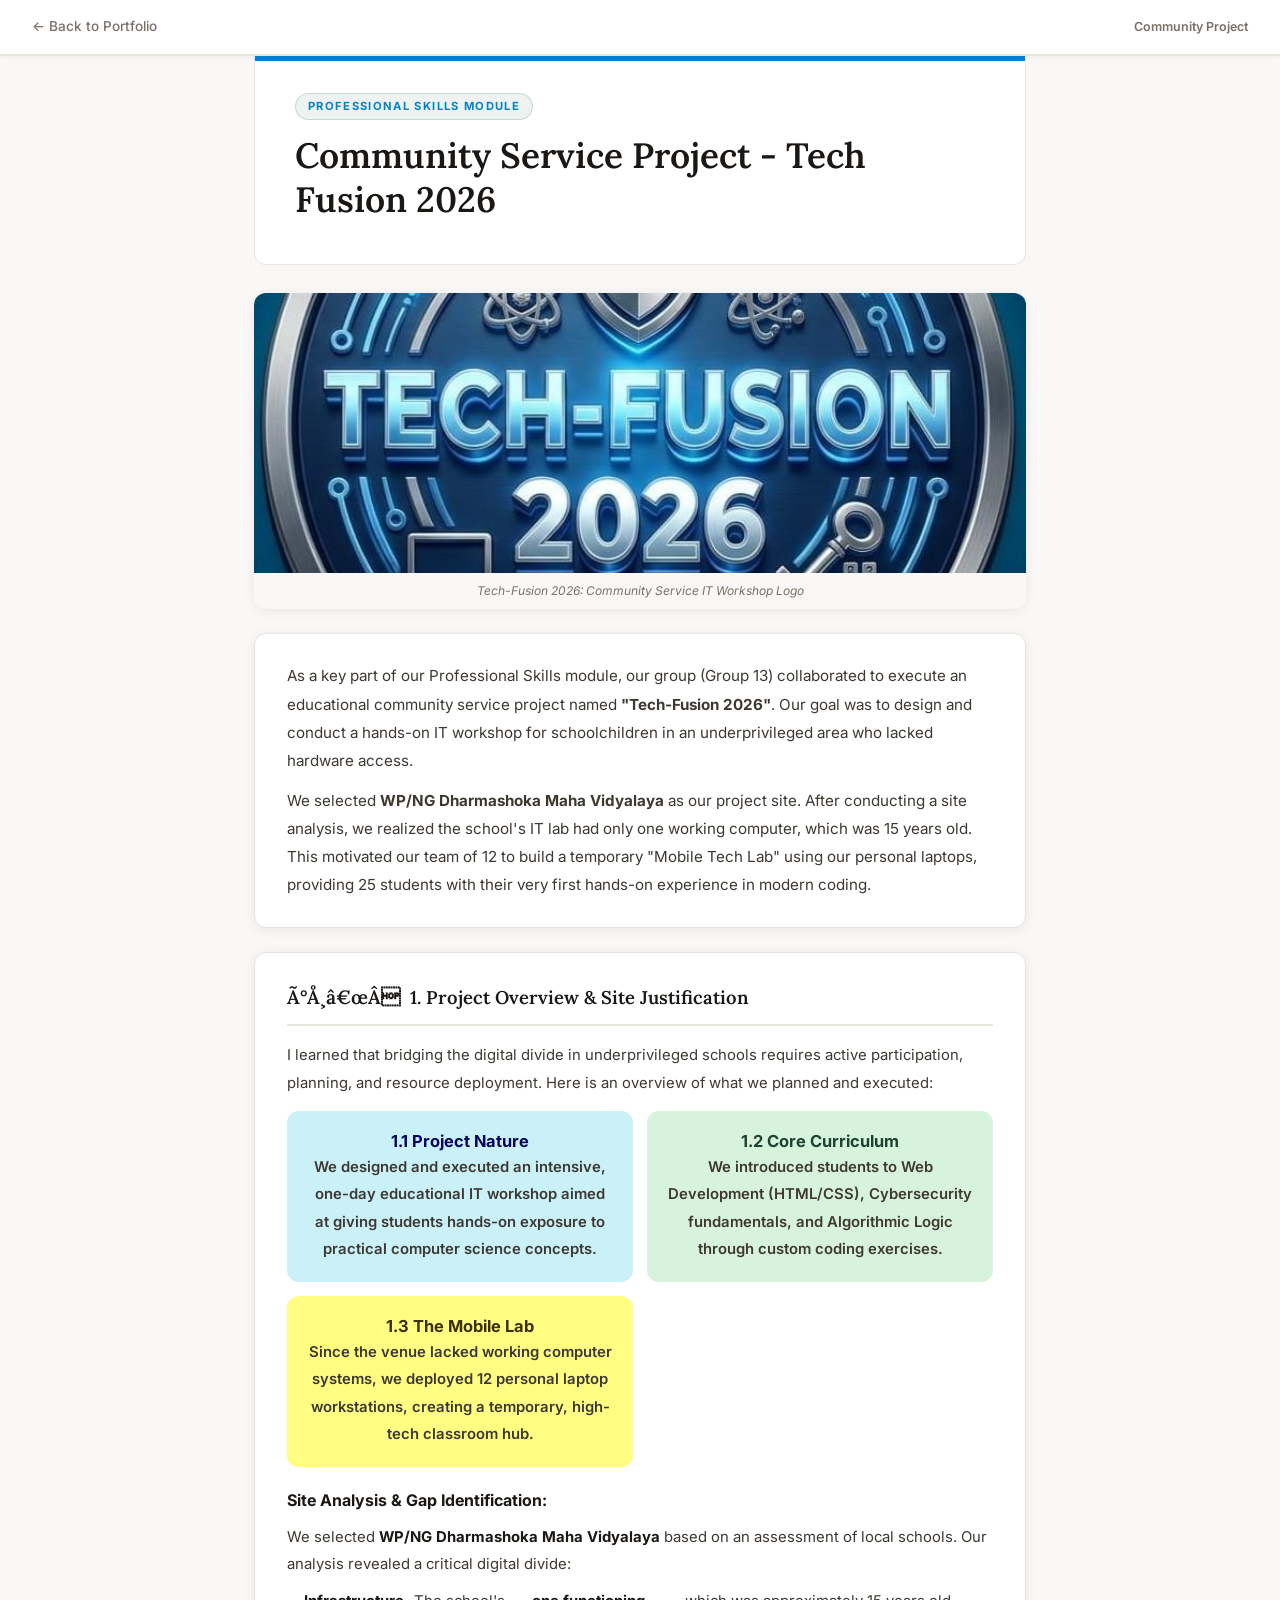
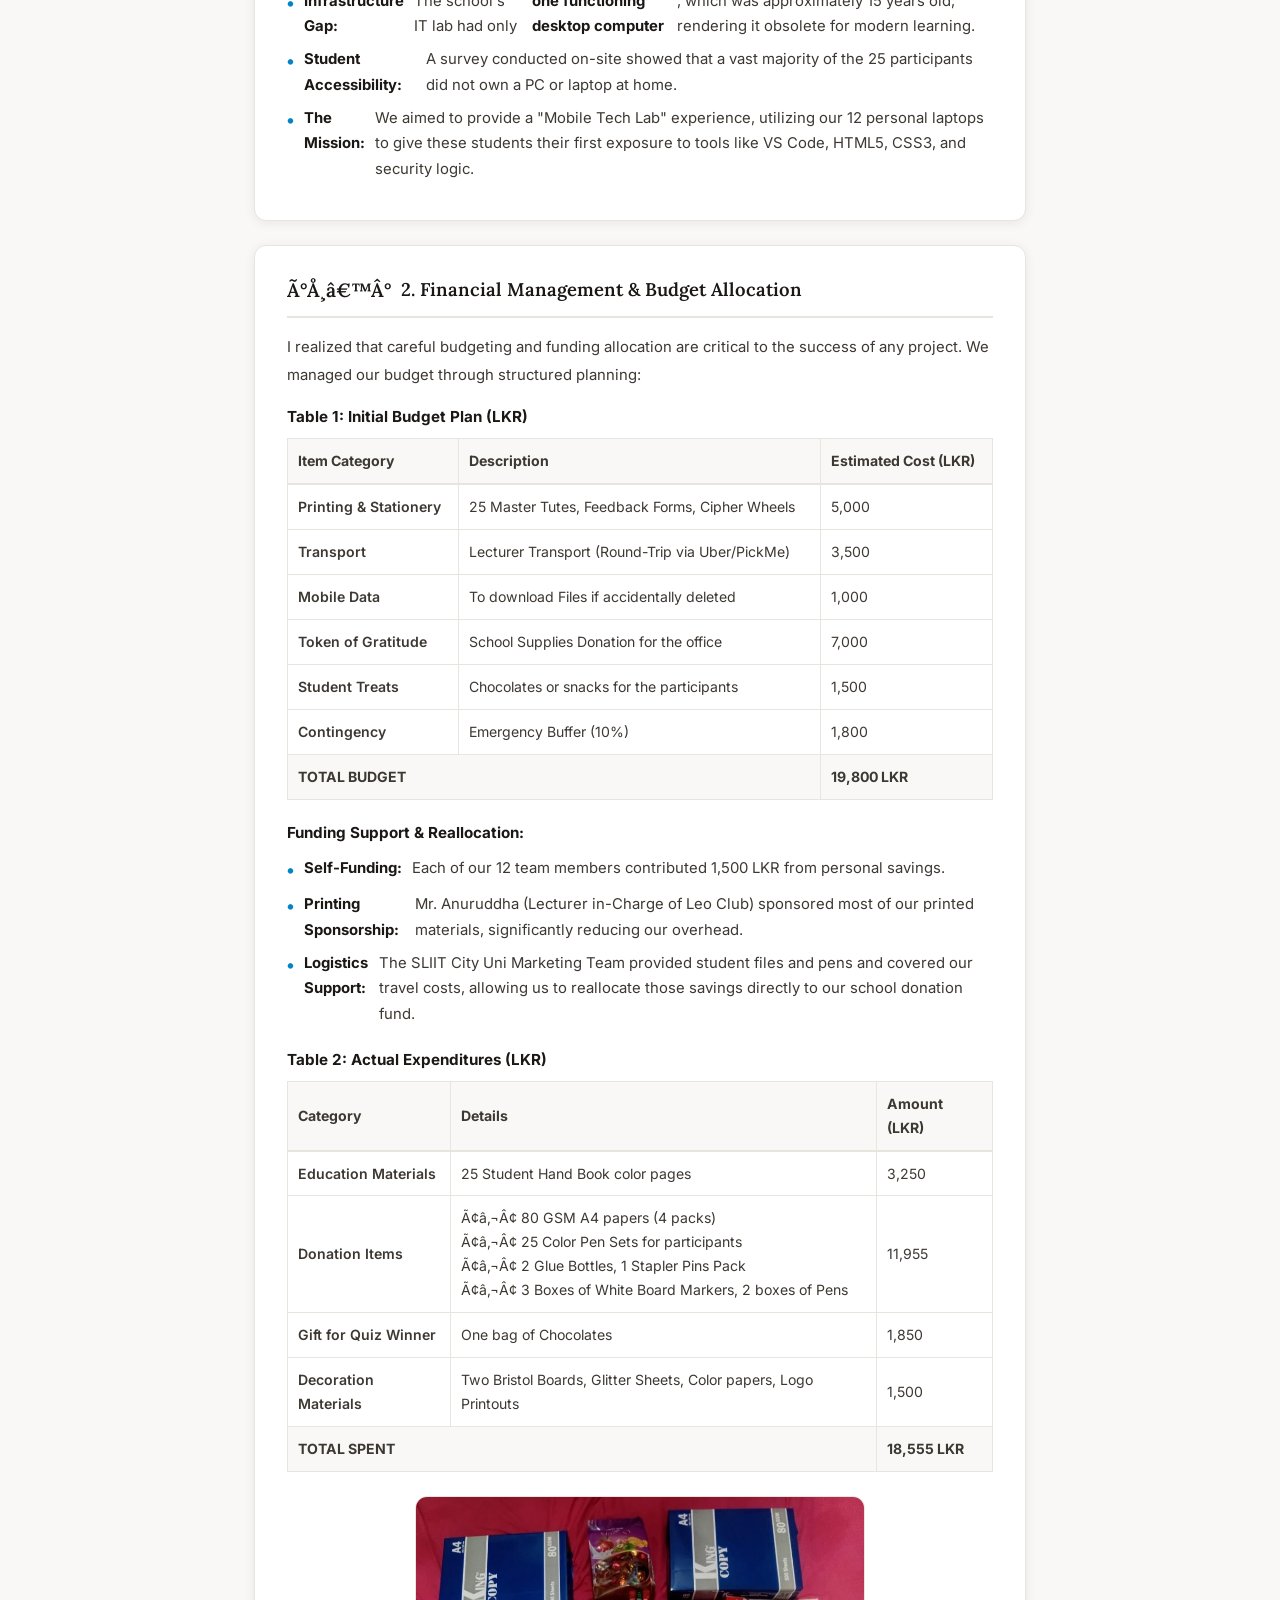
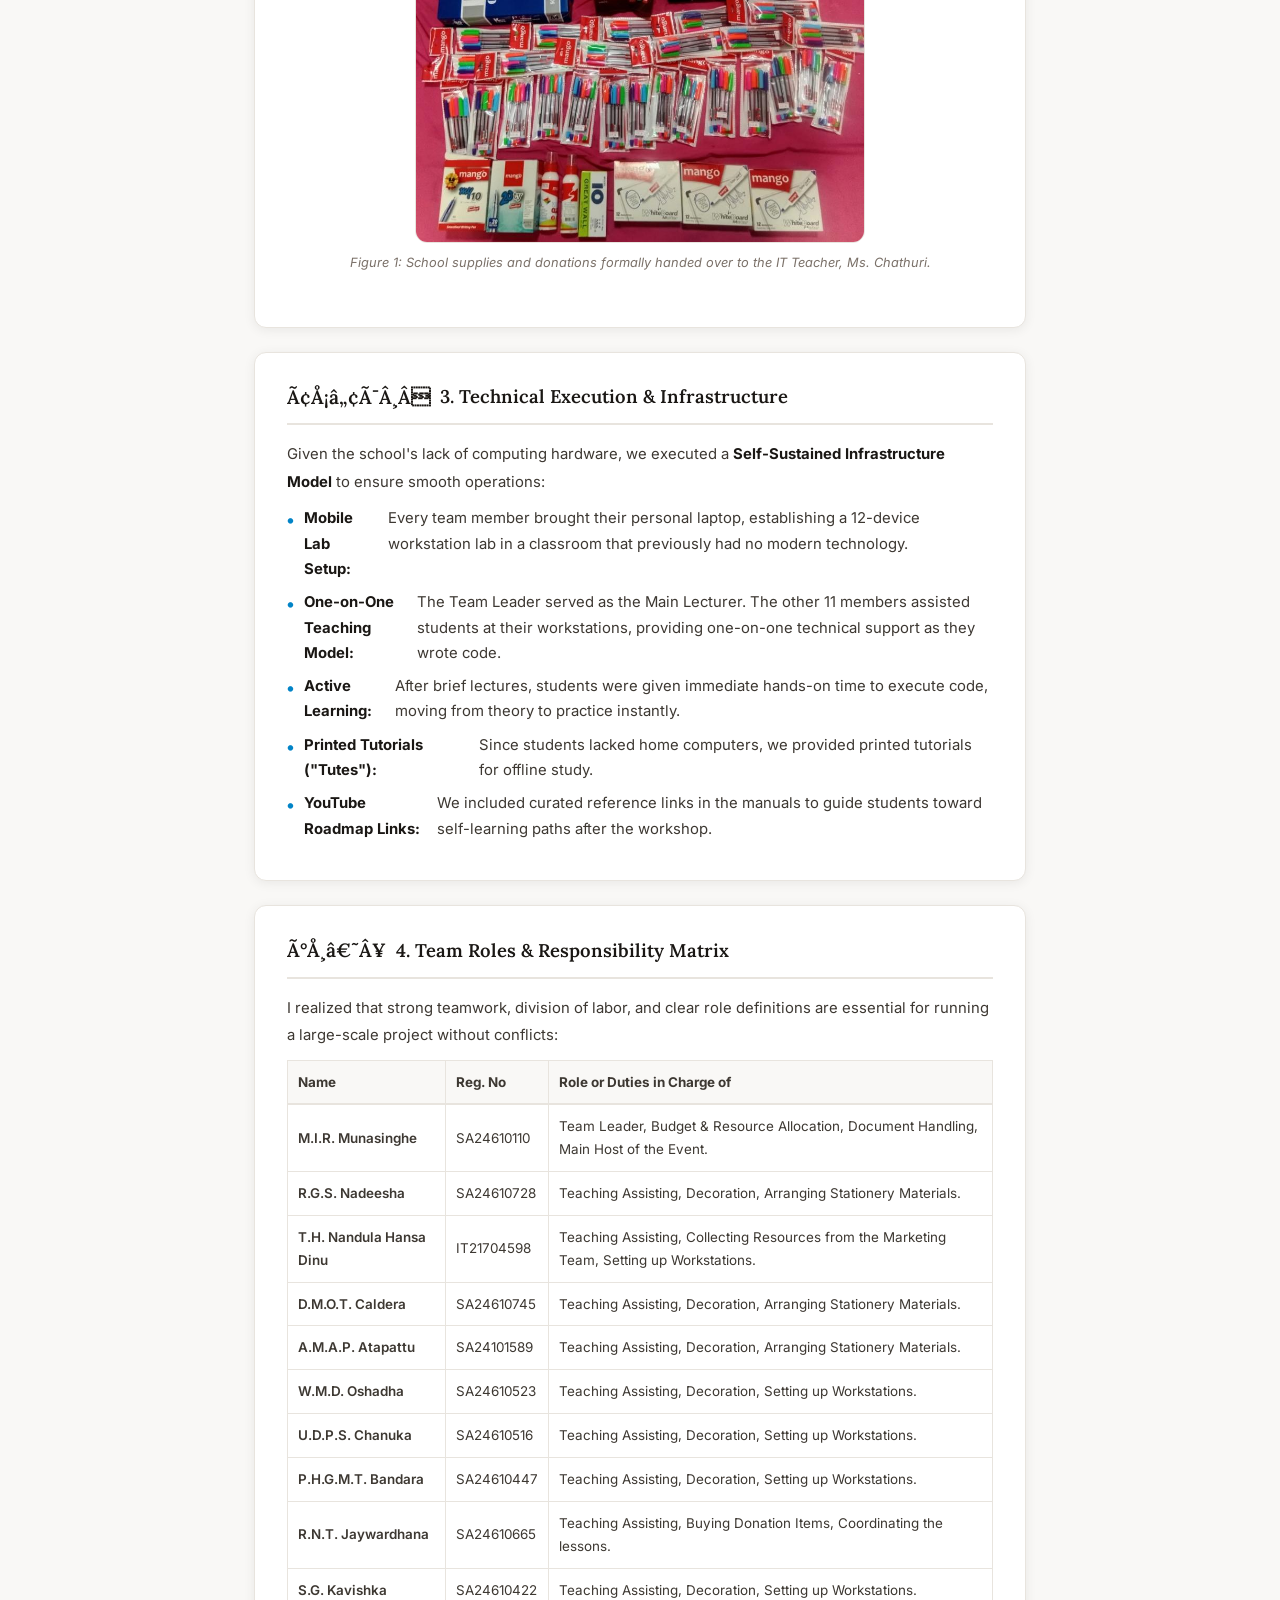
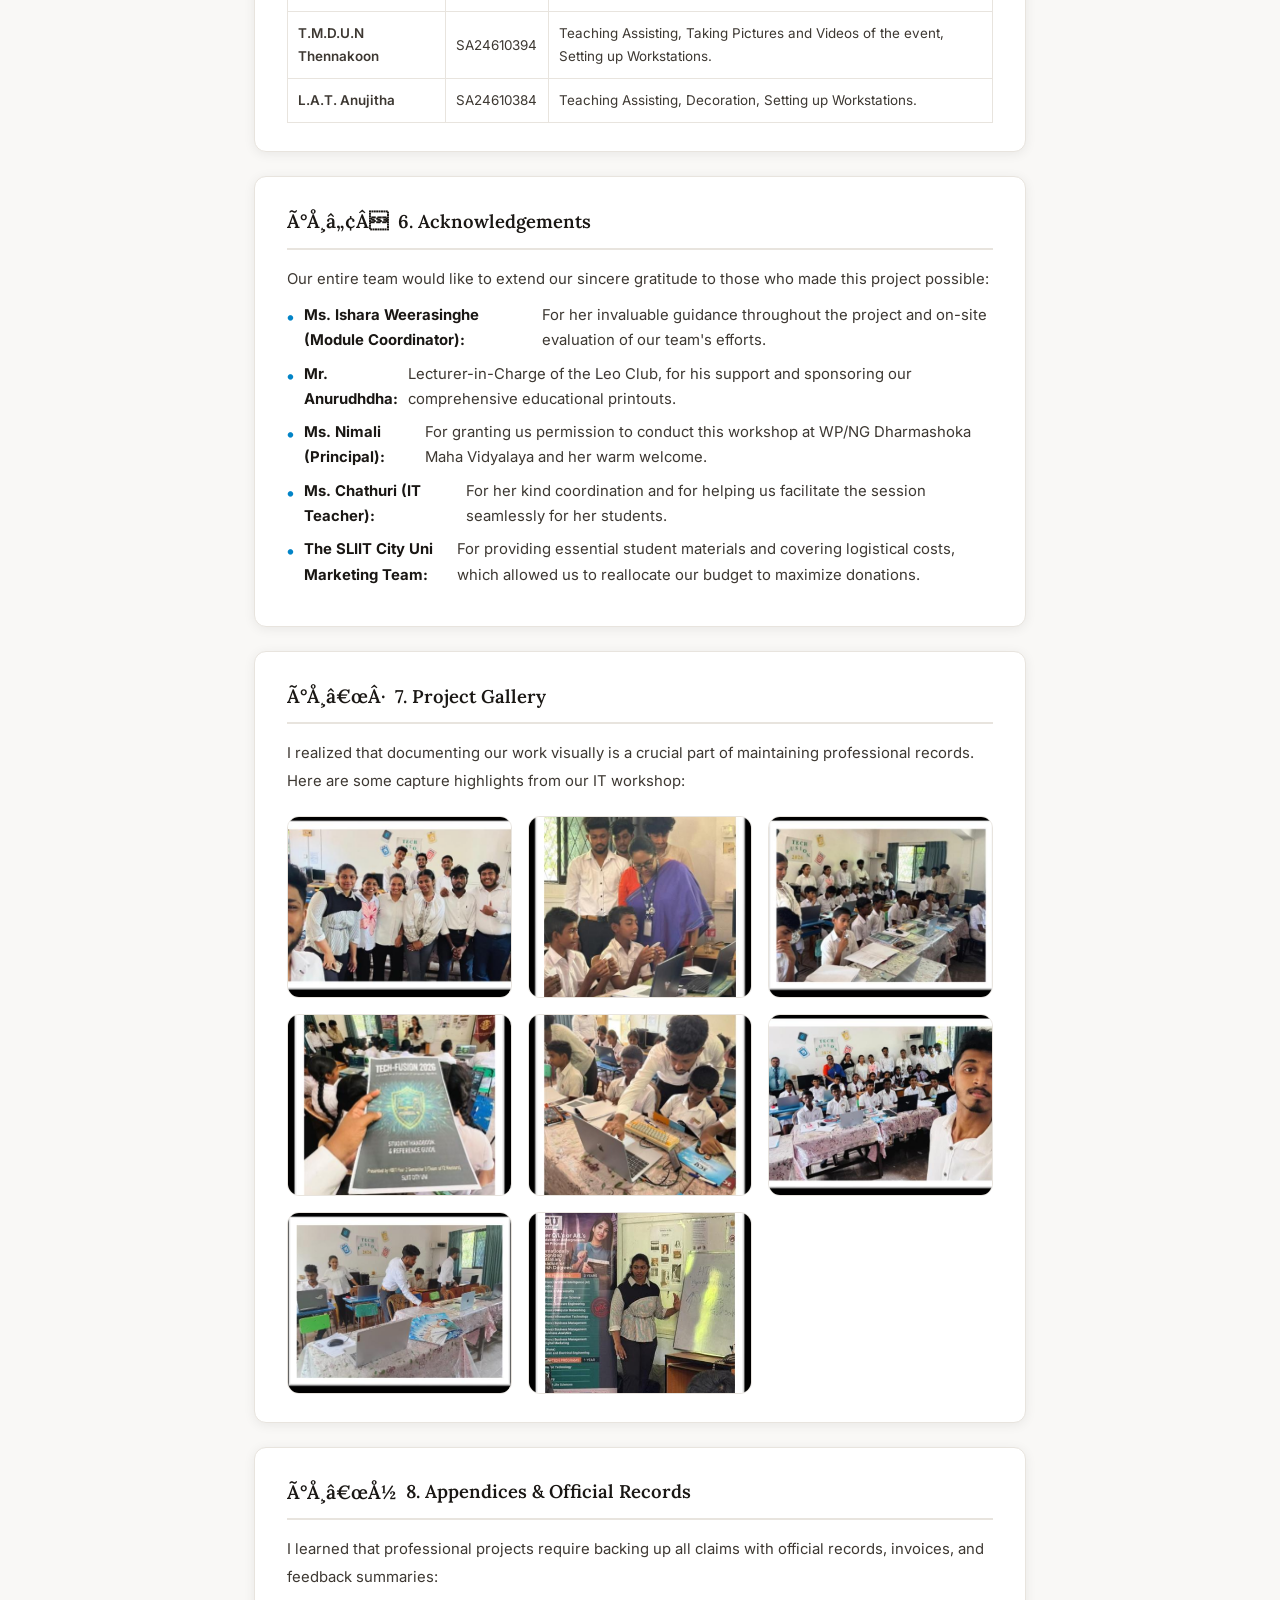
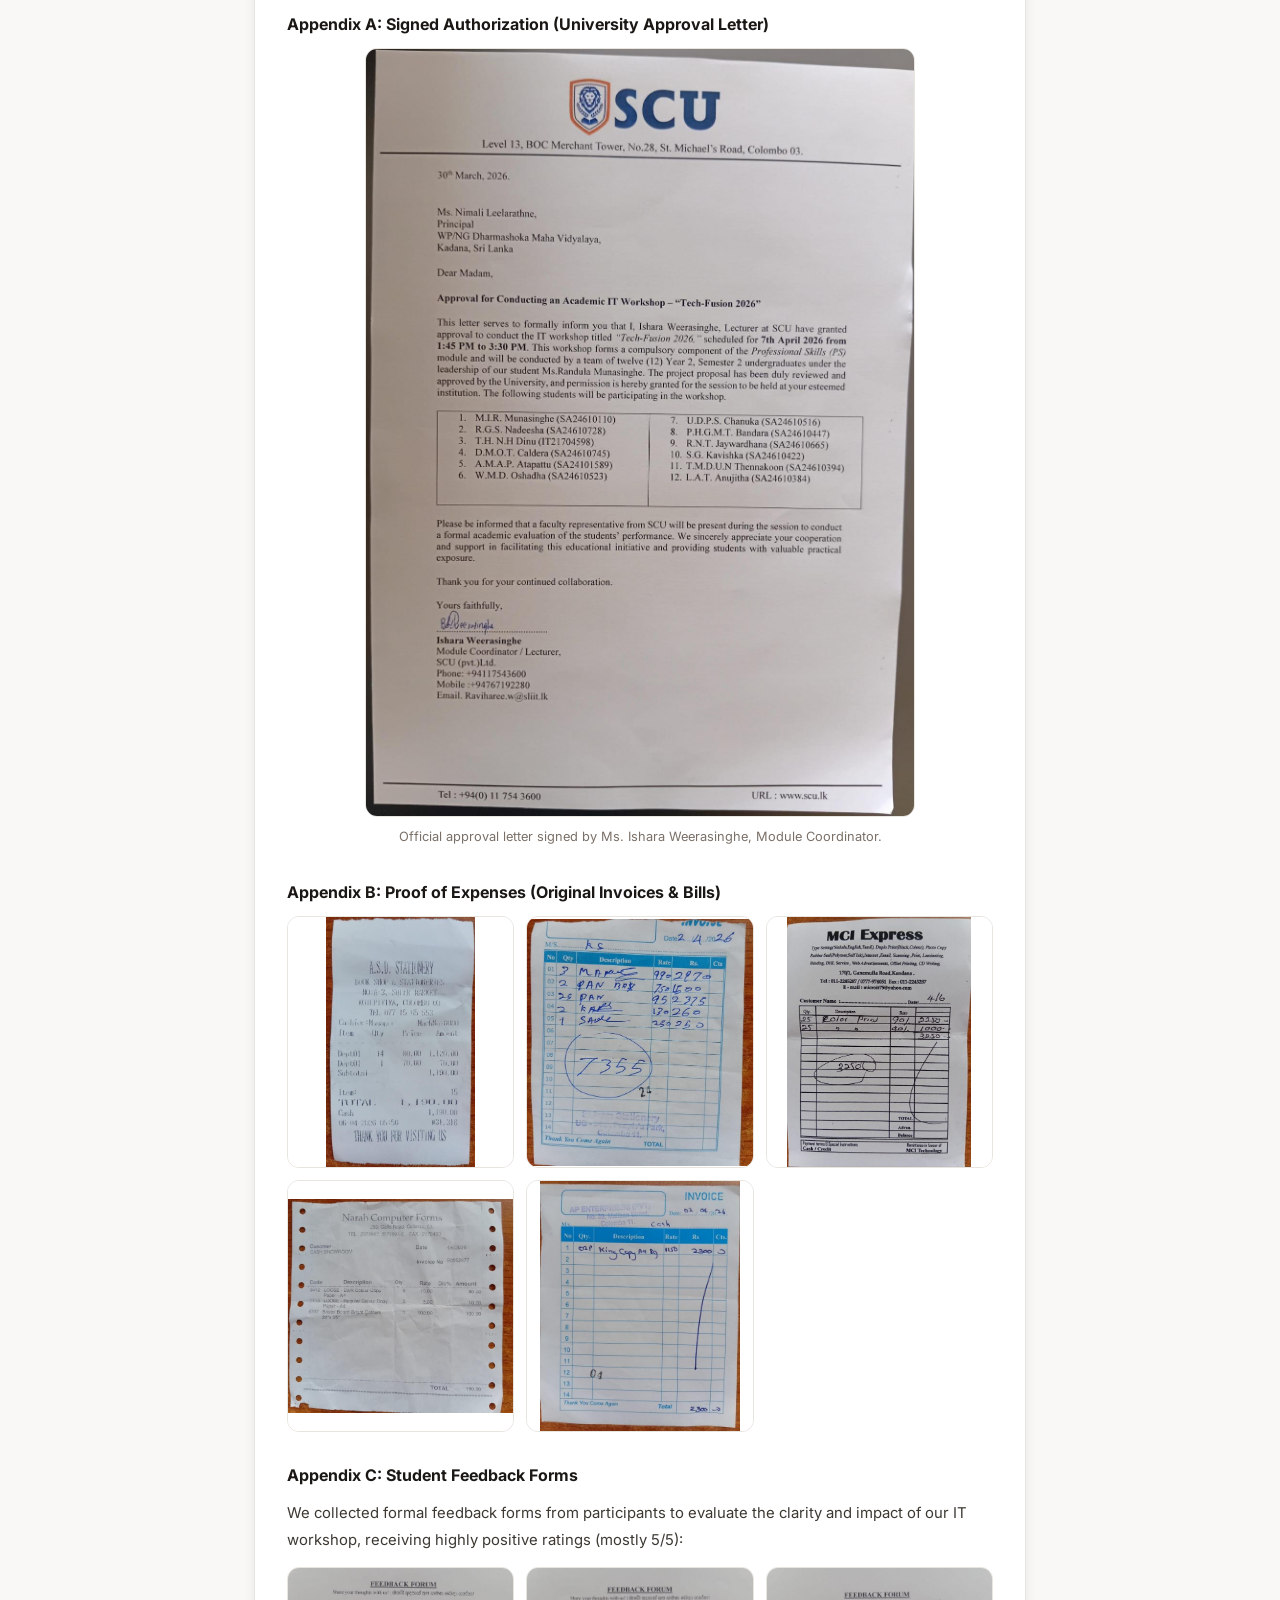
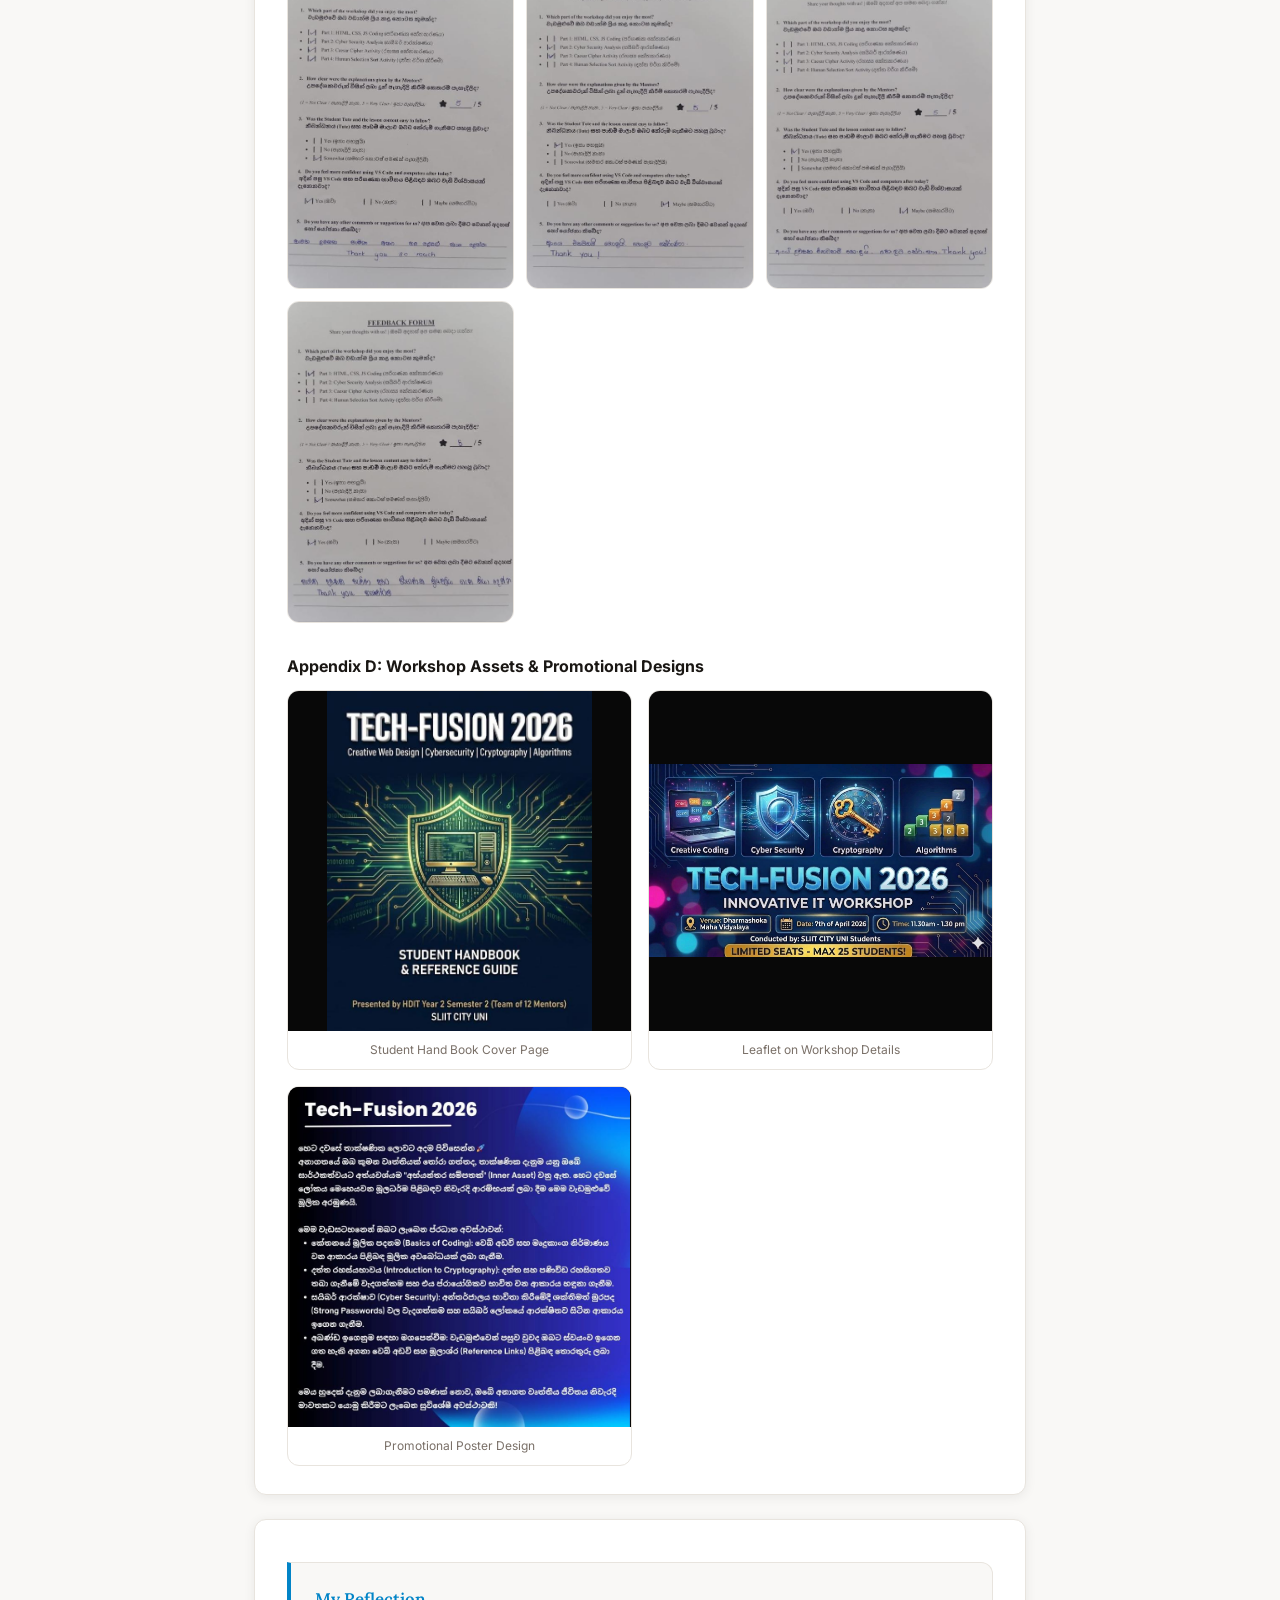
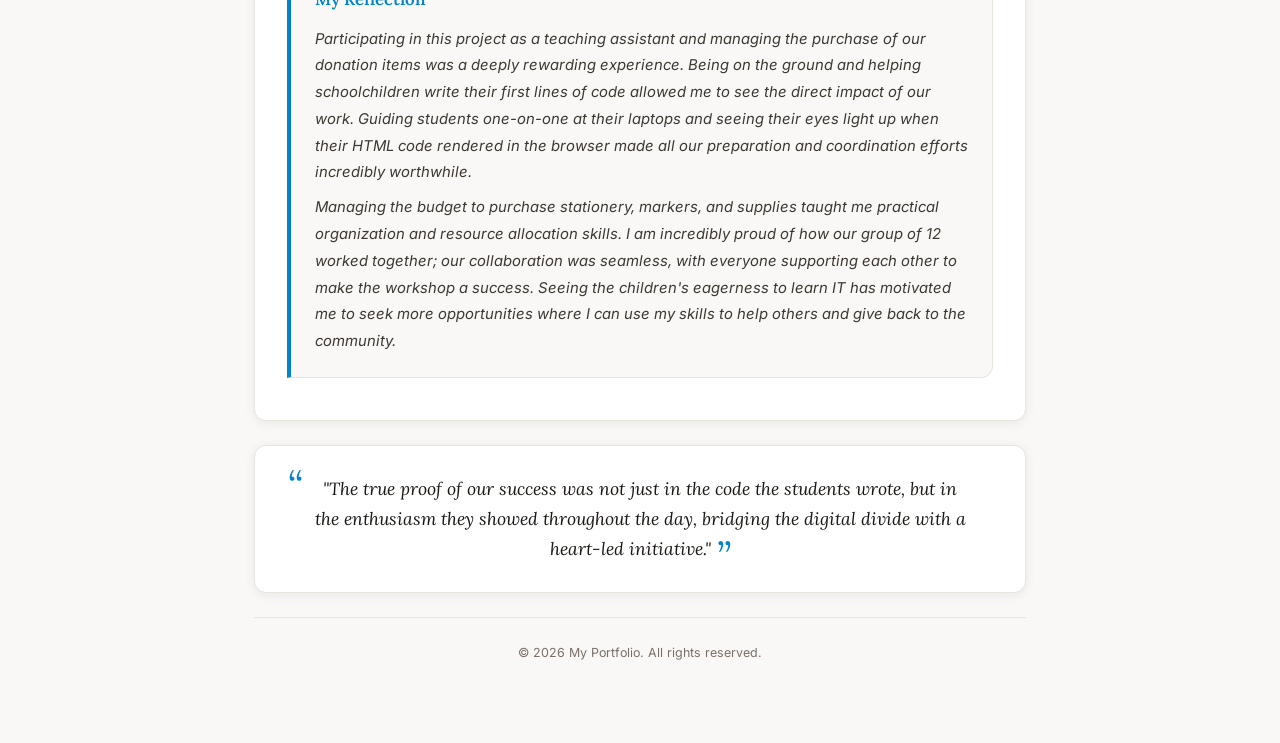
==== commit d1af7ea3: "Removed Conducted By metadata from all subpages" ====
--- a/community-project.html
+++ b/community-project.html
@@ -1,4 +1,4 @@
-<!DOCTYPE html>
+﻿<!DOCTYPE html>
 <html lang="en">
 <head>
   <meta charset="UTF-8" />
@@ -28,8 +28,6 @@
     <div class="p-header">
       <span class="p-subject-tag">Professional Skills Module</span>
       <h1 class="p-title">Community Service Project - Tech Fusion 2026</h1>
-      <p class="p-conducted-label">CONDUCTED BY</p>
-      <p style="font-weight: 600; color: var(--text-dark); font-size: 0.9rem; margin-top: -10px; margin-bottom: 10px;">Conducted by Group 13 (Module Coordinator: Ms. Ishara Weerasinghe)</p>
     </div>
 
     <!-- SESSION PHOTO -->
@@ -51,7 +49,7 @@
     
     <!-- SECTION: 1. Project Overview & Site Justification -->
     <div class="p-section">
-      <h2 class="p-section-title"><span class="s-icon">ðŸ“</span>1. Project Overview & Site Justification</h2>
+      <h2 class="p-section-title"><span class="s-icon">Ã°Å¸â€œÂ</span>1. Project Overview & Site Justification</h2>
       <p>I learned that bridging the digital divide in underprivileged schools requires active participation, planning, and resource deployment. Here is an overview of what we planned and executed:</p>
       
       <div class="p-boxes-grid">
@@ -82,7 +80,7 @@
 
     <!-- SECTION: 2. Financial Management -->
     <div class="p-section">
-      <h2 class="p-section-title"><span class="s-icon">ðŸ’°</span>2. Financial Management & Budget Allocation</h2>
+      <h2 class="p-section-title"><span class="s-icon">Ã°Å¸â€™Â°</span>2. Financial Management & Budget Allocation</h2>
       <p>I realized that careful budgeting and funding allocation are critical to the success of any project. We managed our budget through structured planning:</p>
       
       <h3 style="margin-top:15px; margin-bottom:8px; font-size:0.95rem; color:var(--text-dark);">Table 1: Initial Budget Plan (LKR)</h3>
@@ -157,10 +155,10 @@
           <tr style="border-bottom:1px solid var(--border);">
             <td style="padding:10px; border-right:1px solid var(--border); font-weight:600;">Donation Items</td>
             <td style="padding:10px; border-right:1px solid var(--border);">
-              â€¢ 80 GSM A4 papers (4 packs)<br>
-              â€¢ 25 Color Pen Sets for participants<br>
-              â€¢ 2 Glue Bottles, 1 Stapler Pins Pack<br>
-              â€¢ 3 Boxes of White Board Markers, 2 boxes of Pens
+              Ã¢â‚¬Â¢ 80 GSM A4 papers (4 packs)<br>
+              Ã¢â‚¬Â¢ 25 Color Pen Sets for participants<br>
+              Ã¢â‚¬Â¢ 2 Glue Bottles, 1 Stapler Pins Pack<br>
+              Ã¢â‚¬Â¢ 3 Boxes of White Board Markers, 2 boxes of Pens
             </td>
             <td style="padding:10px;">11,955</td>
           </tr>
@@ -190,7 +188,7 @@
 
     <!-- SECTION: 3. Technical Execution -->
     <div class="p-section">
-      <h2 class="p-section-title"><span class="s-icon">âš™ï¸</span>3. Technical Execution & Infrastructure</h2>
+      <h2 class="p-section-title"><span class="s-icon">Ã¢Å¡â„¢Ã¯Â¸Â</span>3. Technical Execution & Infrastructure</h2>
       <p>Given the school's lack of computing hardware, we executed a <strong>Self-Sustained Infrastructure Model</strong> to ensure smooth operations:</p>
       <ul class="p-list">
         <li><strong>Mobile Lab Setup:</strong> Every team member brought their personal laptop, establishing a 12-device workstation lab in a classroom that previously had no modern technology.</li>
@@ -203,7 +201,7 @@
 
     <!-- SECTION: 4. Team Matrix -->
     <div class="p-section">
-      <h2 class="p-section-title"><span class="s-icon">ðŸ‘¥</span>4. Team Roles & Responsibility Matrix</h2>
+      <h2 class="p-section-title"><span class="s-icon">Ã°Å¸â€˜Â¥</span>4. Team Roles & Responsibility Matrix</h2>
       <p>I realized that strong teamwork, division of labor, and clear role definitions are essential for running a large-scale project without conflicts:</p>
       
       <table style="width:100%; border-collapse:collapse; font-size:0.84rem; text-align:left; border:1px solid var(--border);">
@@ -281,7 +279,7 @@
 
     <!-- SECTION: 5. Acknowledgements -->
     <div class="p-section">
-      <h2 class="p-section-title"><span class="s-icon">ðŸ™</span>6. Acknowledgements</h2>
+      <h2 class="p-section-title"><span class="s-icon">Ã°Å¸â„¢Â</span>6. Acknowledgements</h2>
       <p>Our entire team would like to extend our sincere gratitude to those who made this project possible:</p>
       <ul class="p-list">
         <li><strong>Ms. Ishara Weerasinghe (Module Coordinator):</strong> For her invaluable guidance throughout the project and on-site evaluation of our team's efforts.</li>
@@ -294,7 +292,7 @@
 
     <!-- SECTION: 6. Project Gallery -->
     <div class="p-section">
-      <h2 class="p-section-title"><span class="s-icon">ðŸ“·</span>7. Project Gallery</h2>
+      <h2 class="p-section-title"><span class="s-icon">Ã°Å¸â€œÂ·</span>7. Project Gallery</h2>
       <p>I realized that documenting our work visually is a crucial part of maintaining professional records. Here are some capture highlights from our IT workshop:</p>
       
       <div style="display:grid; grid-template-columns: repeat(auto-fit, minmax(220px, 1fr)); gap:16px; margin-top:20px;">
@@ -327,7 +325,7 @@
 
     <!-- SECTION: 7. Appendices -->
     <div class="p-section">
-      <h2 class="p-section-title"><span class="s-icon">ðŸ“Ž</span>8. Appendices & Official Records</h2>
+      <h2 class="p-section-title"><span class="s-icon">Ã°Å¸â€œÅ½</span>8. Appendices & Official Records</h2>
       <p>I learned that professional projects require backing up all claims with official records, invoices, and feedback summaries:</p>
       
       <!-- Appendix A -->
@@ -425,3 +423,4 @@
 </html>
 
 
+
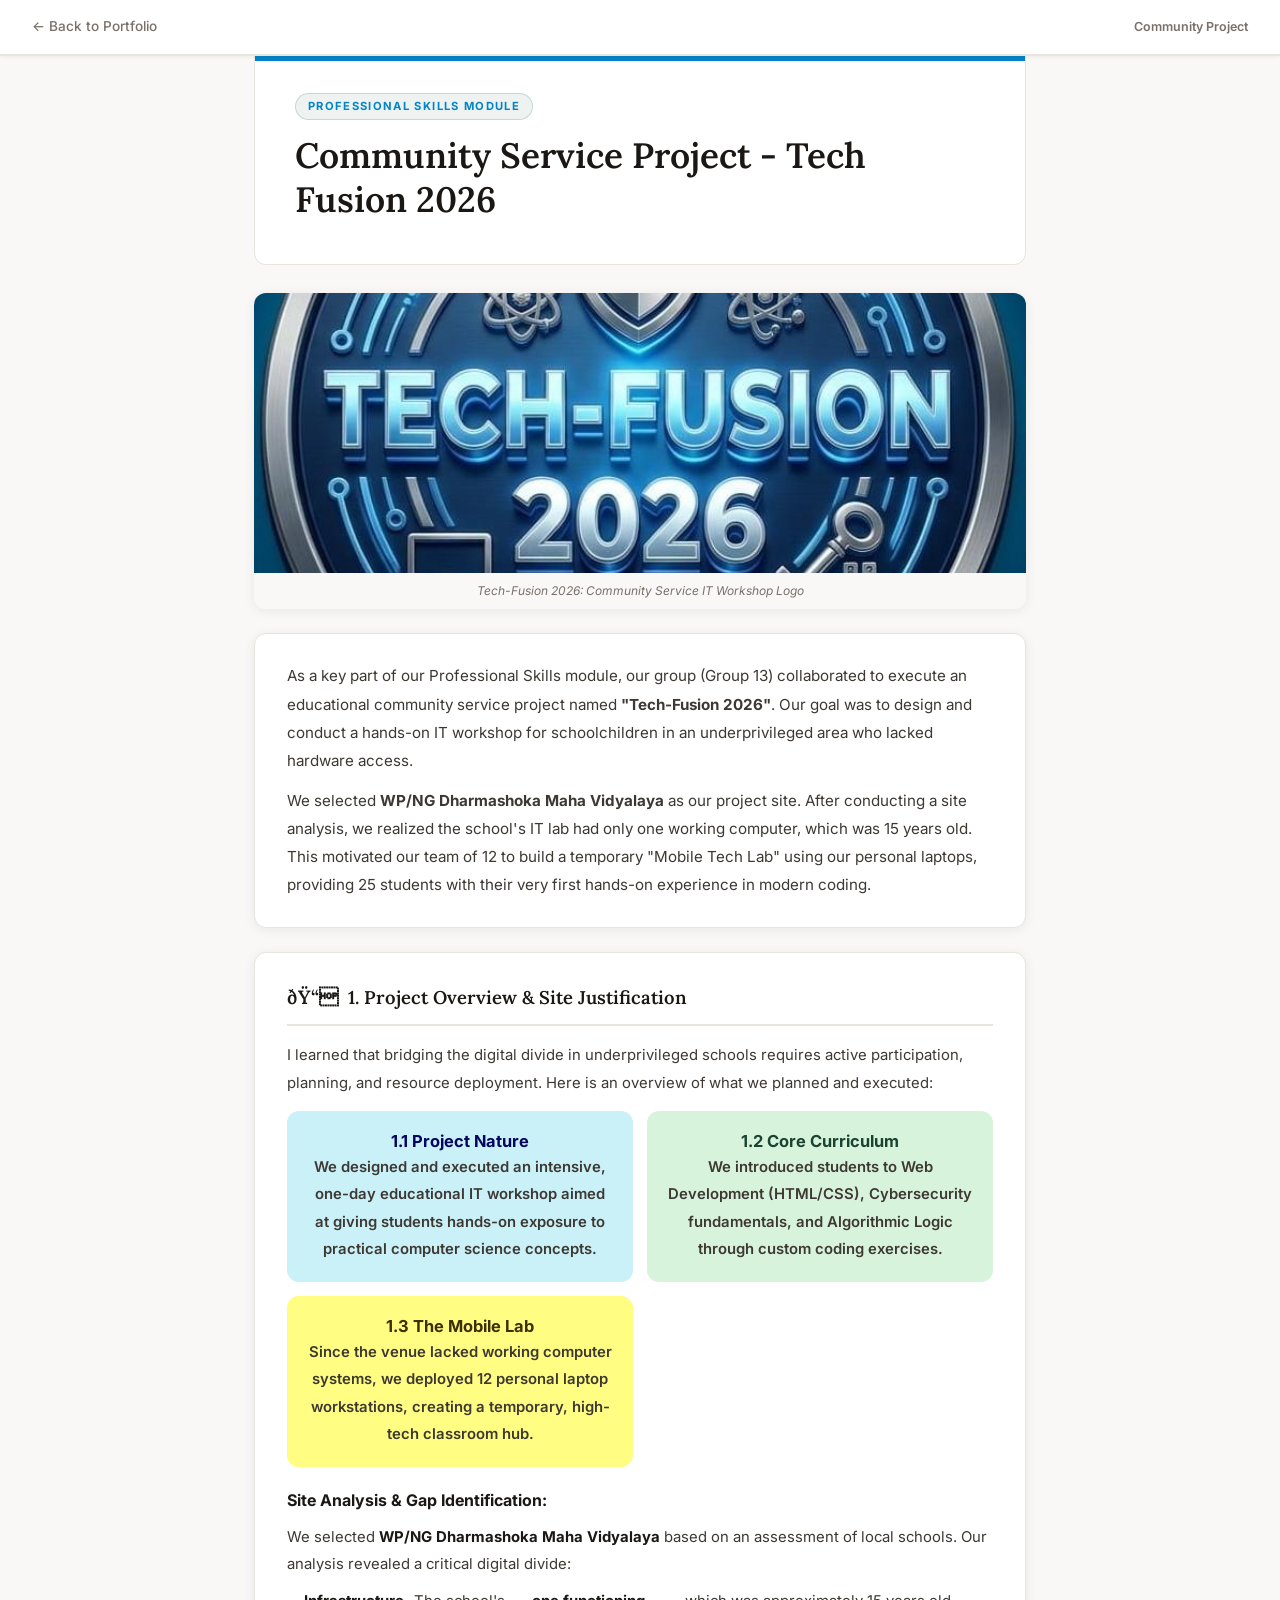
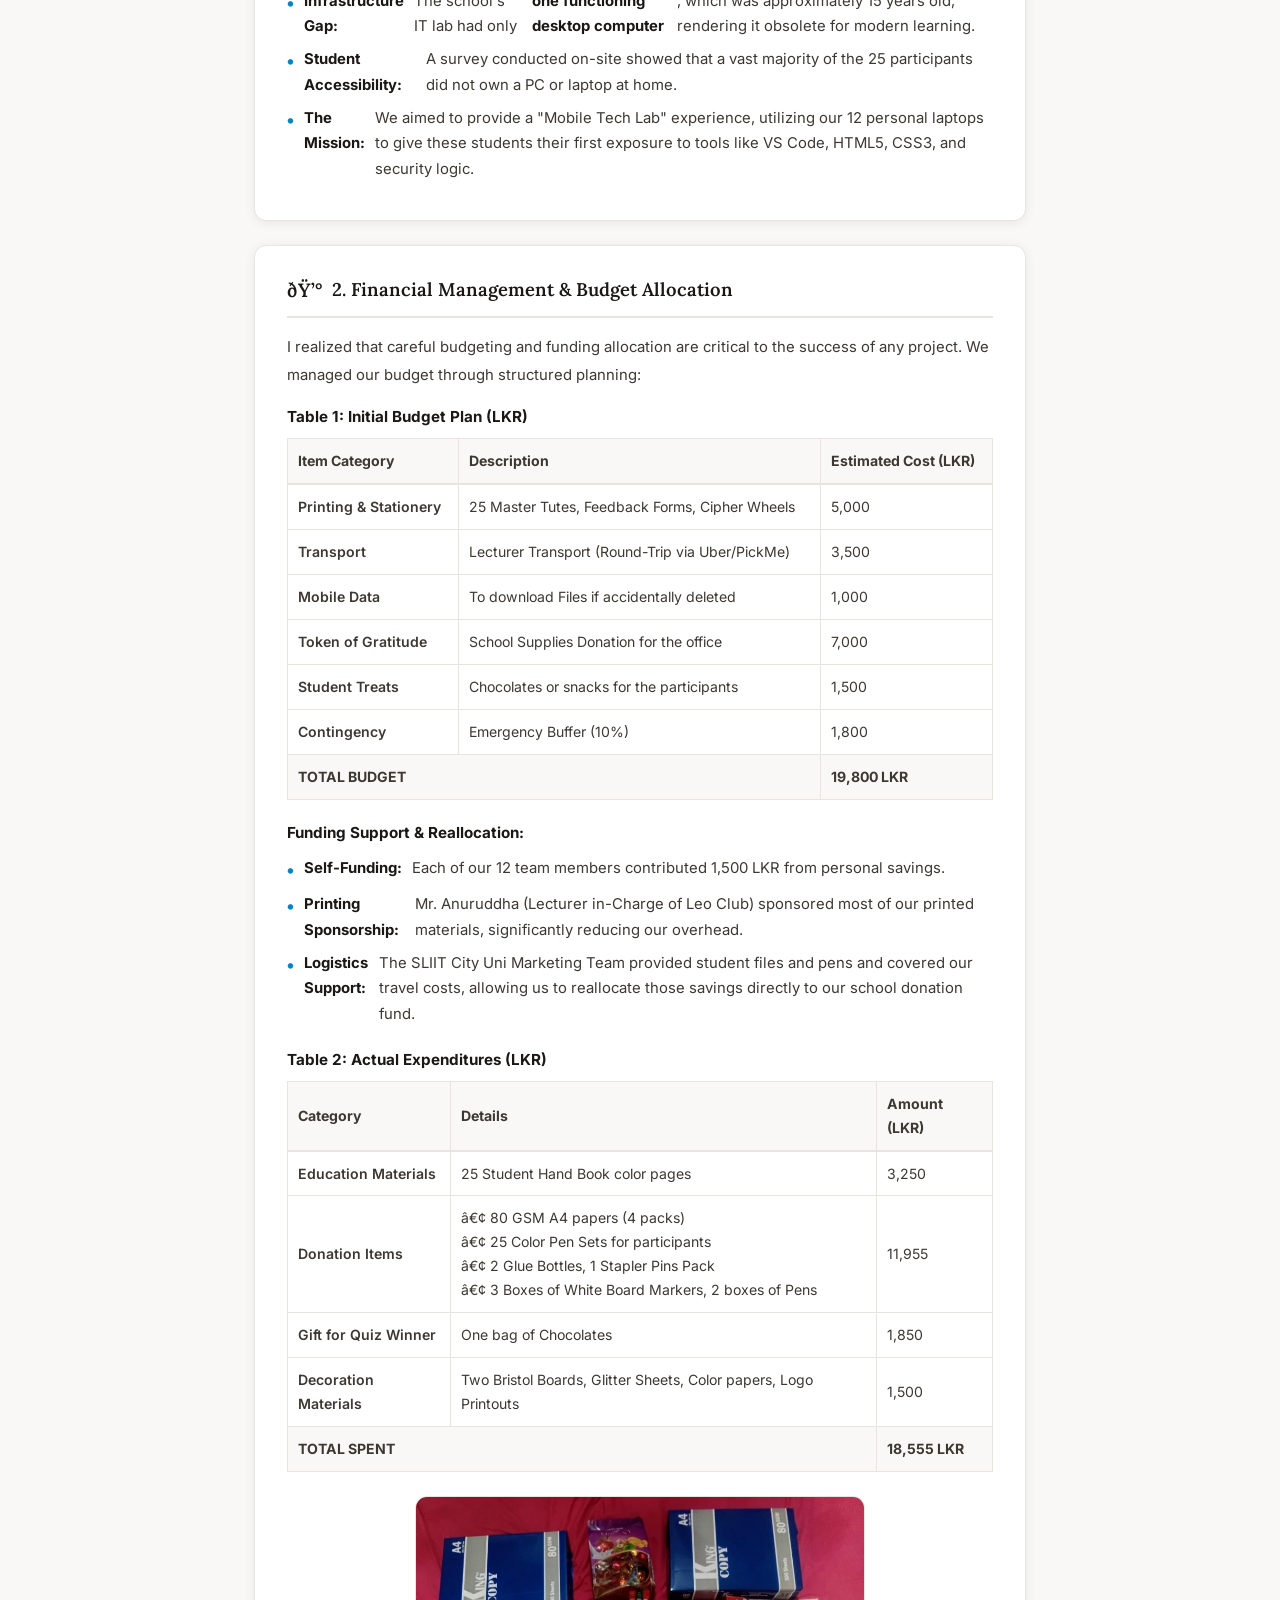
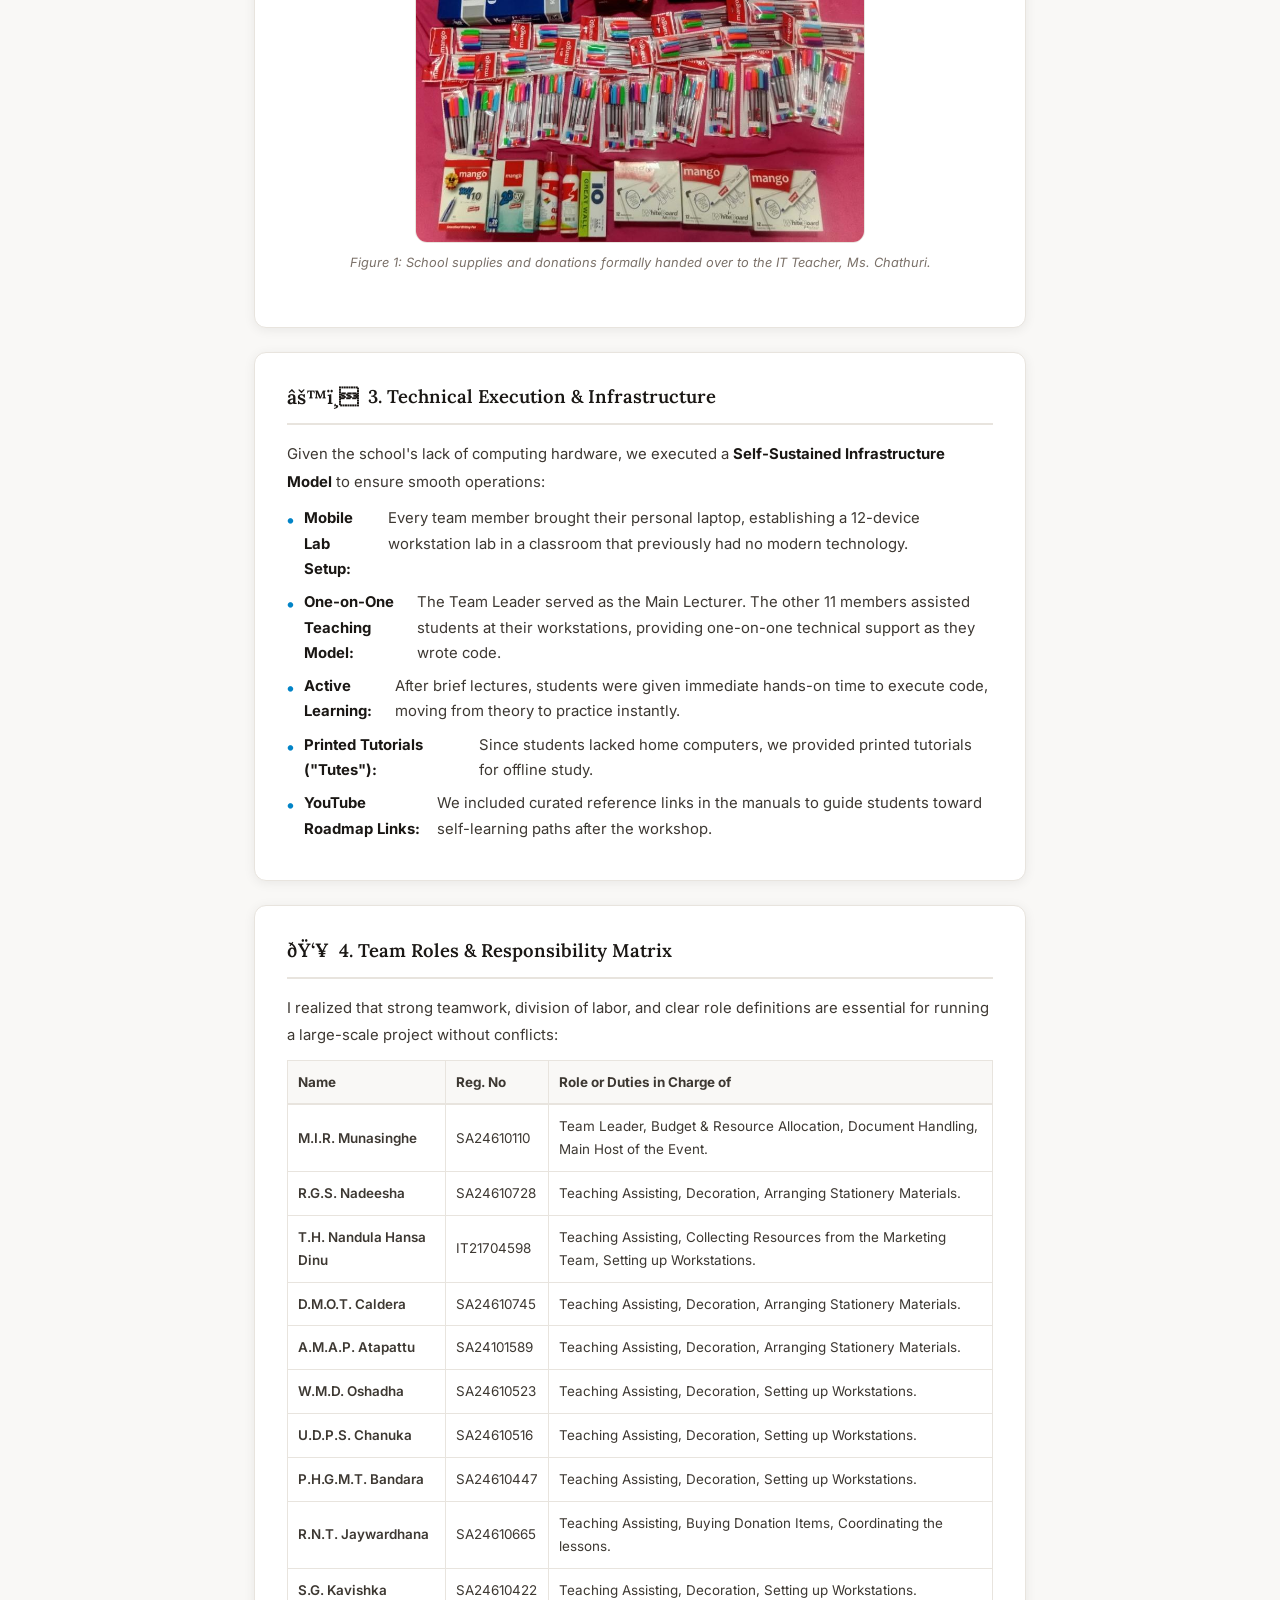
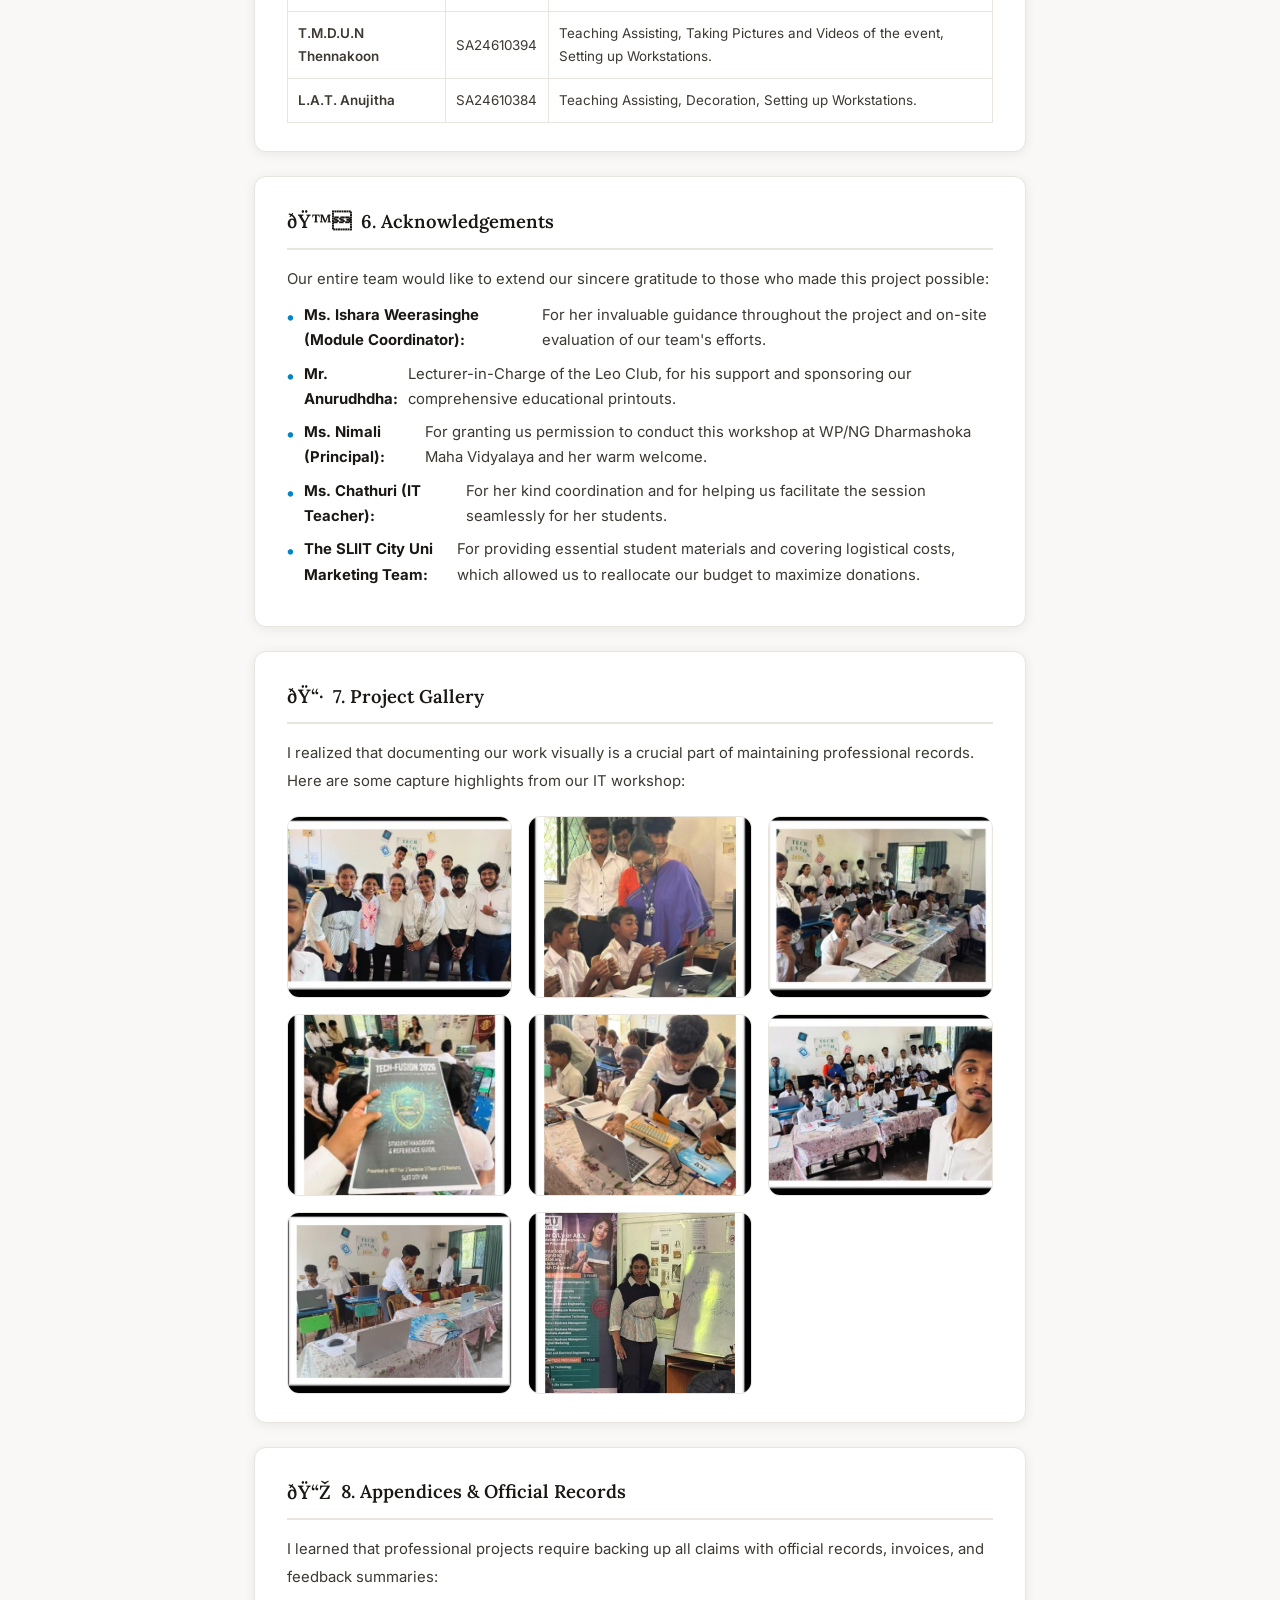
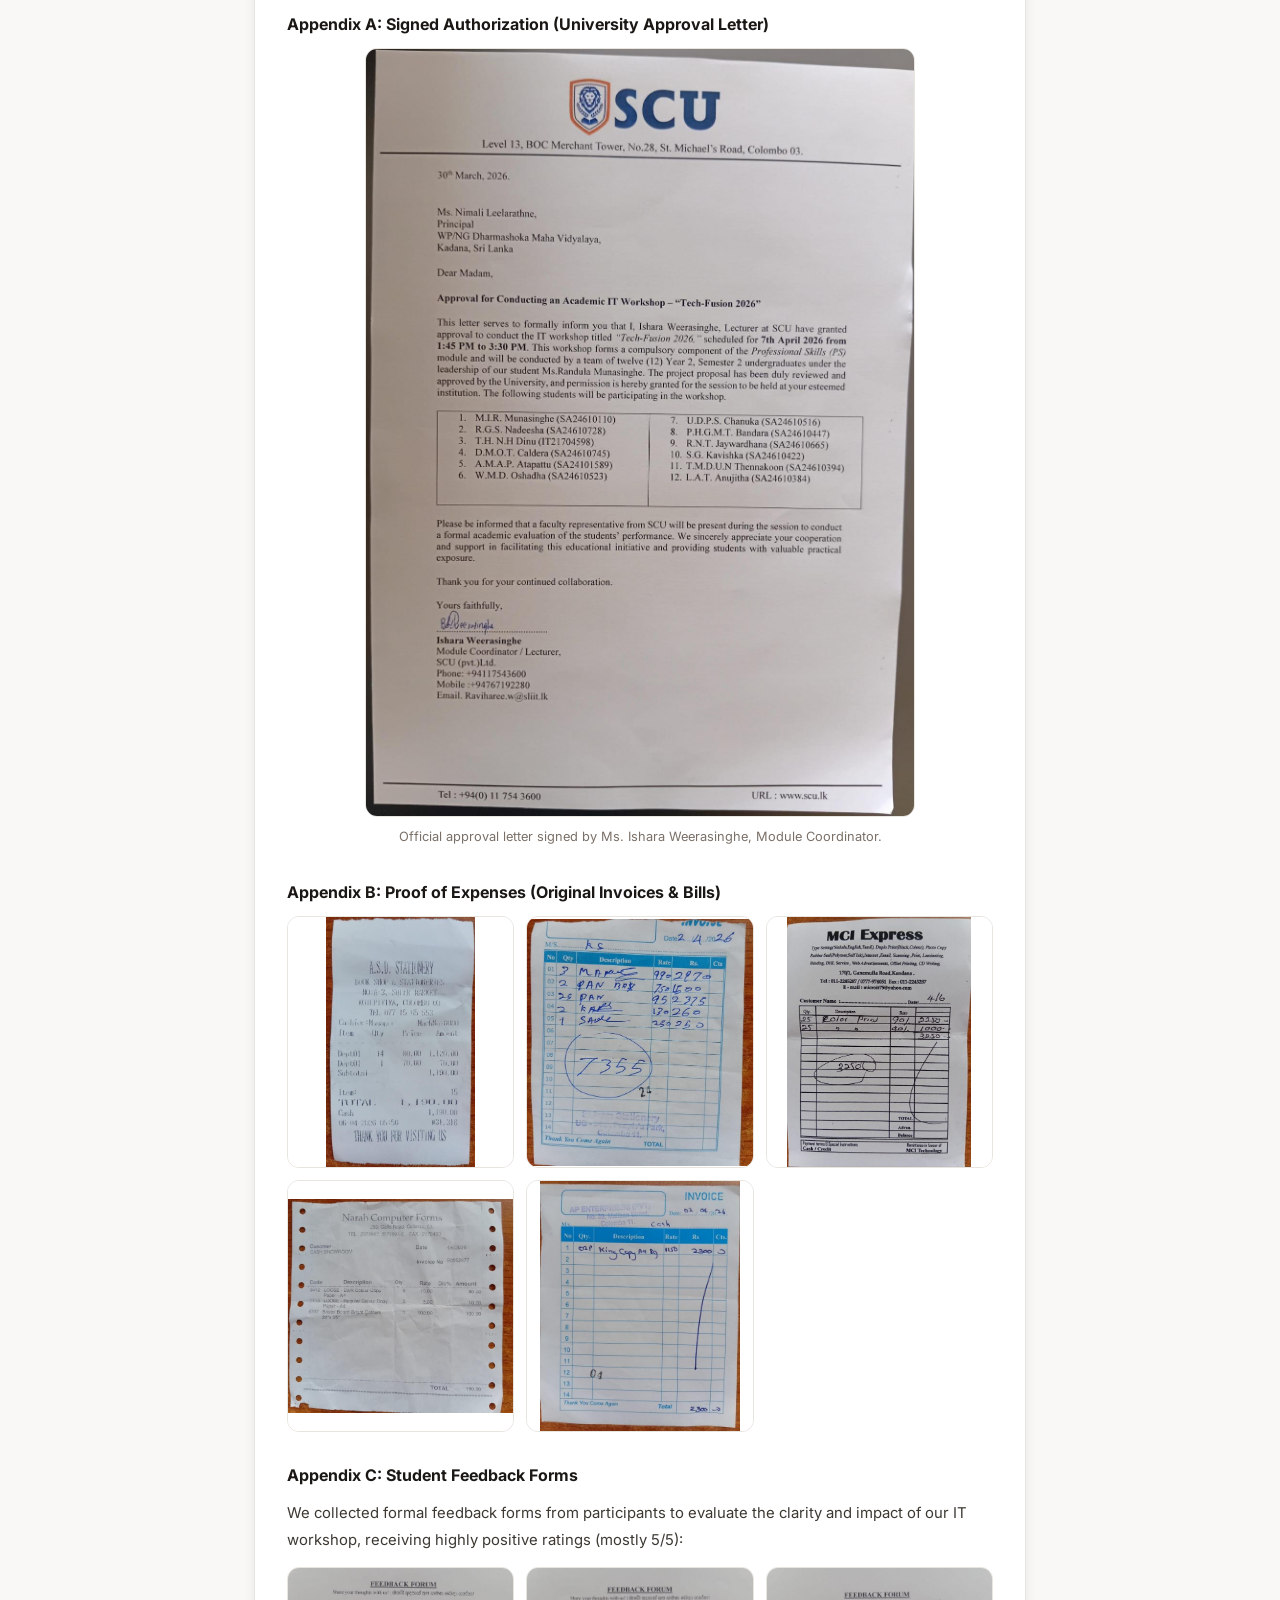
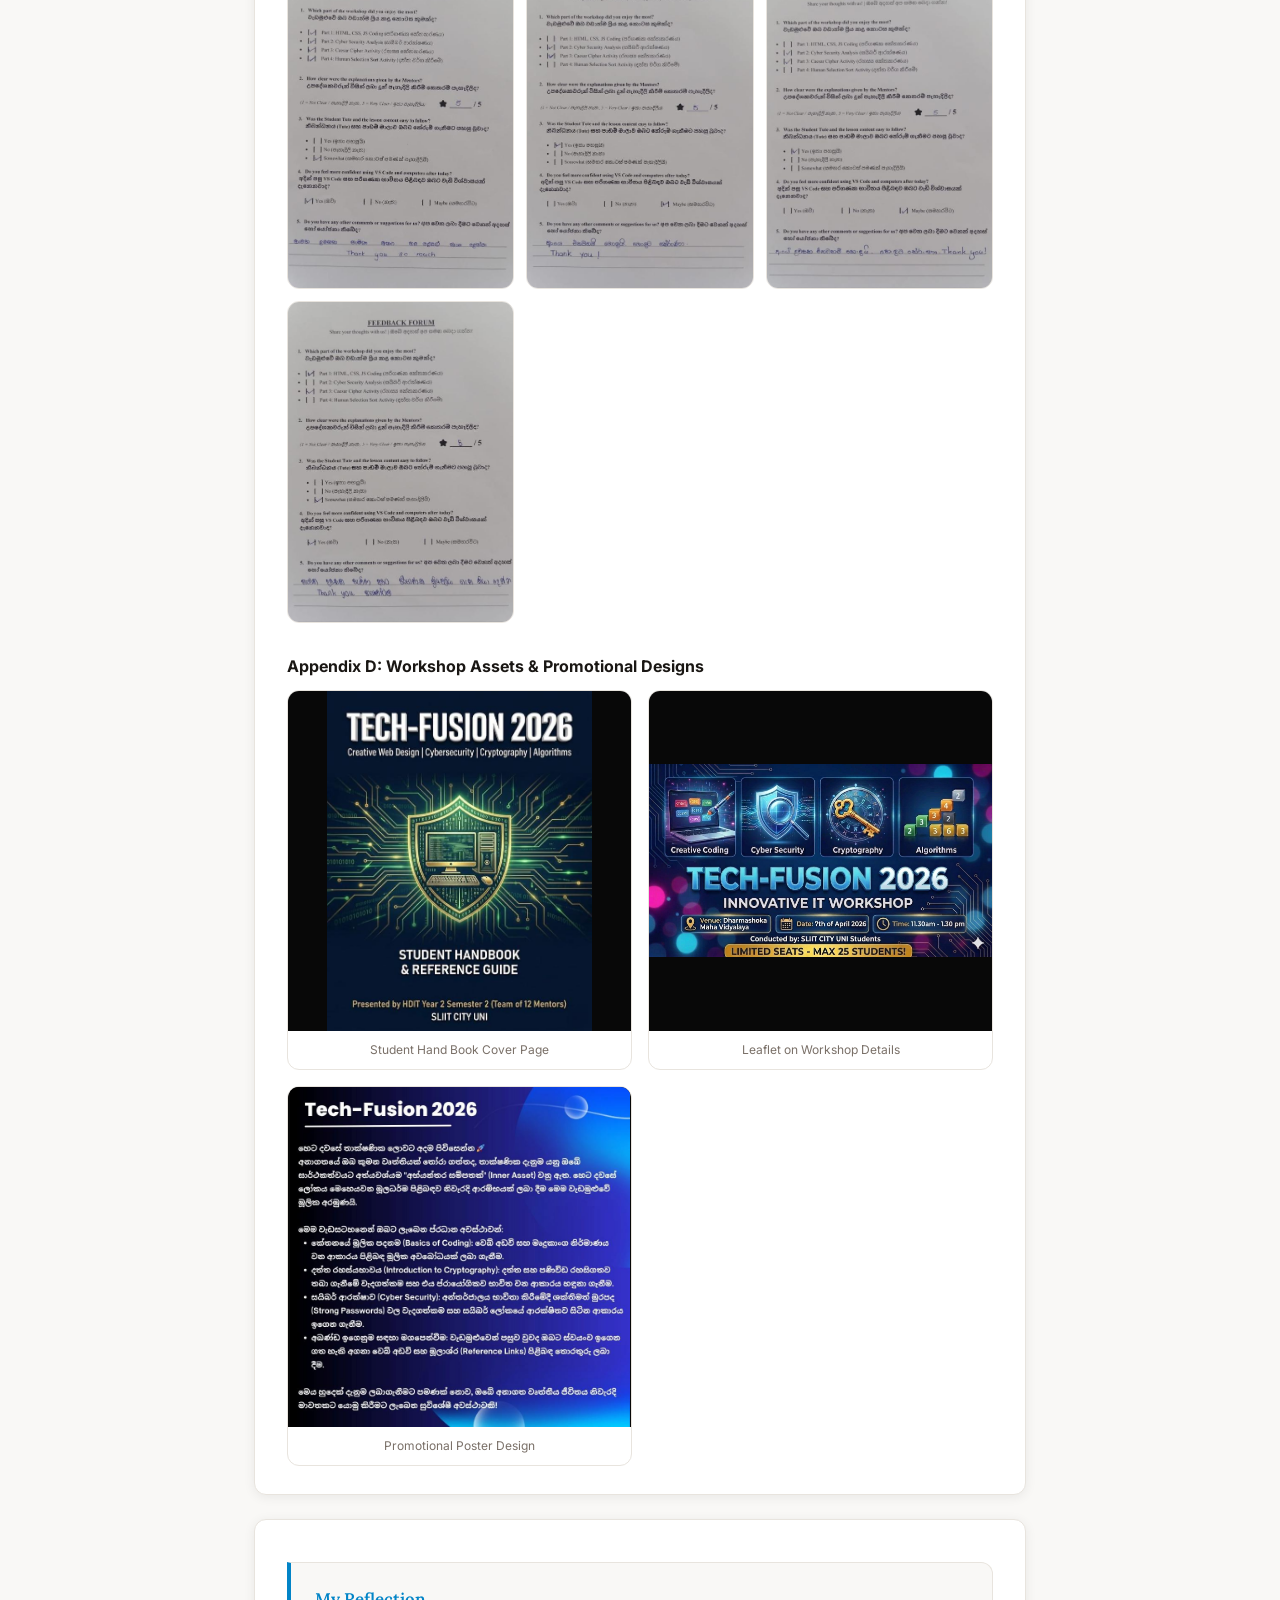
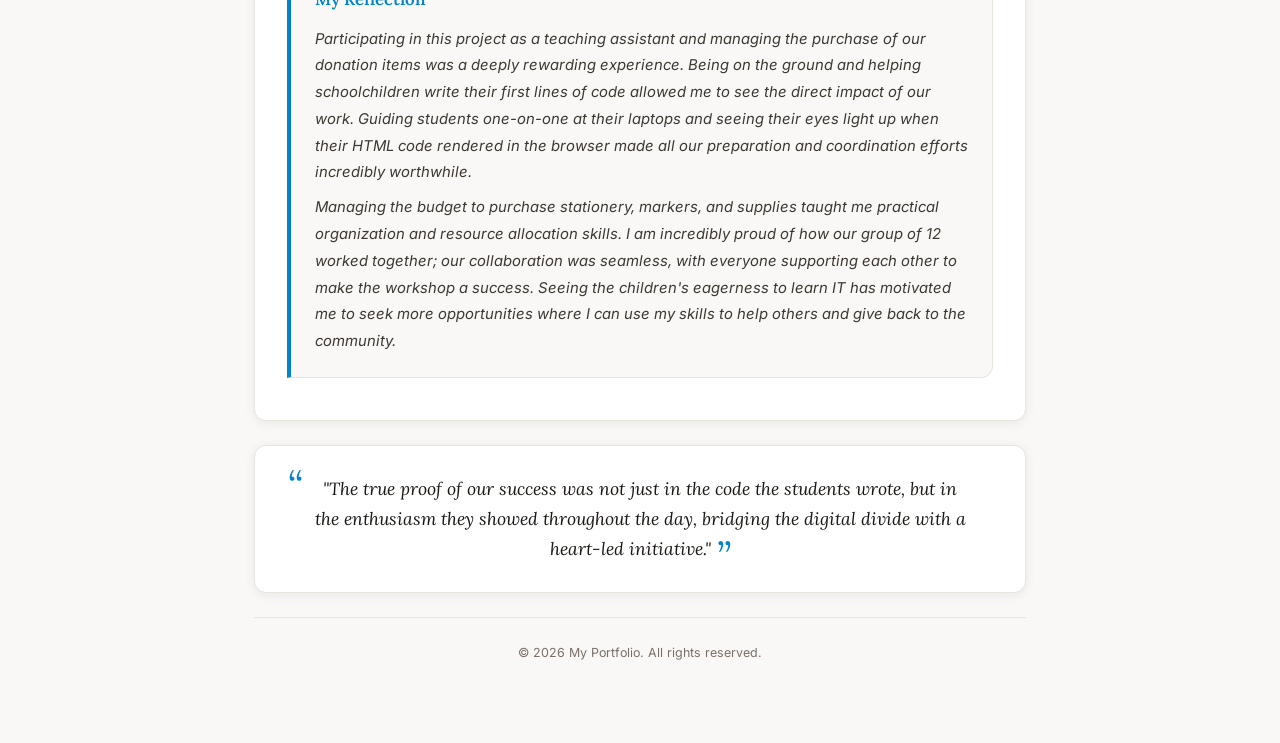
==== commit efca1762: "Fixed character encoding issues (restored emojis and checkmarks) across all subpages" ====
--- a/community-project.html
+++ b/community-project.html
@@ -1,4 +1,4 @@
-﻿<!DOCTYPE html>
+<!DOCTYPE html>
 <html lang="en">
 <head>
   <meta charset="UTF-8" />
@@ -49,7 +49,7 @@
     
     <!-- SECTION: 1. Project Overview & Site Justification -->
     <div class="p-section">
-      <h2 class="p-section-title"><span class="s-icon">Ã°Å¸â€œÂ</span>1. Project Overview & Site Justification</h2>
+      <h2 class="p-section-title"><span class="s-icon">ðŸ“</span>1. Project Overview & Site Justification</h2>
       <p>I learned that bridging the digital divide in underprivileged schools requires active participation, planning, and resource deployment. Here is an overview of what we planned and executed:</p>
       
       <div class="p-boxes-grid">
@@ -80,7 +80,7 @@
 
     <!-- SECTION: 2. Financial Management -->
     <div class="p-section">
-      <h2 class="p-section-title"><span class="s-icon">Ã°Å¸â€™Â°</span>2. Financial Management & Budget Allocation</h2>
+      <h2 class="p-section-title"><span class="s-icon">ðŸ’°</span>2. Financial Management & Budget Allocation</h2>
       <p>I realized that careful budgeting and funding allocation are critical to the success of any project. We managed our budget through structured planning:</p>
       
       <h3 style="margin-top:15px; margin-bottom:8px; font-size:0.95rem; color:var(--text-dark);">Table 1: Initial Budget Plan (LKR)</h3>
@@ -155,10 +155,10 @@
           <tr style="border-bottom:1px solid var(--border);">
             <td style="padding:10px; border-right:1px solid var(--border); font-weight:600;">Donation Items</td>
             <td style="padding:10px; border-right:1px solid var(--border);">
-              Ã¢â‚¬Â¢ 80 GSM A4 papers (4 packs)<br>
-              Ã¢â‚¬Â¢ 25 Color Pen Sets for participants<br>
-              Ã¢â‚¬Â¢ 2 Glue Bottles, 1 Stapler Pins Pack<br>
-              Ã¢â‚¬Â¢ 3 Boxes of White Board Markers, 2 boxes of Pens
+              â€¢ 80 GSM A4 papers (4 packs)<br>
+              â€¢ 25 Color Pen Sets for participants<br>
+              â€¢ 2 Glue Bottles, 1 Stapler Pins Pack<br>
+              â€¢ 3 Boxes of White Board Markers, 2 boxes of Pens
             </td>
             <td style="padding:10px;">11,955</td>
           </tr>
@@ -188,7 +188,7 @@
 
     <!-- SECTION: 3. Technical Execution -->
     <div class="p-section">
-      <h2 class="p-section-title"><span class="s-icon">Ã¢Å¡â„¢Ã¯Â¸Â</span>3. Technical Execution & Infrastructure</h2>
+      <h2 class="p-section-title"><span class="s-icon">âš™ï¸</span>3. Technical Execution & Infrastructure</h2>
       <p>Given the school's lack of computing hardware, we executed a <strong>Self-Sustained Infrastructure Model</strong> to ensure smooth operations:</p>
       <ul class="p-list">
         <li><strong>Mobile Lab Setup:</strong> Every team member brought their personal laptop, establishing a 12-device workstation lab in a classroom that previously had no modern technology.</li>
@@ -201,7 +201,7 @@
 
     <!-- SECTION: 4. Team Matrix -->
     <div class="p-section">
-      <h2 class="p-section-title"><span class="s-icon">Ã°Å¸â€˜Â¥</span>4. Team Roles & Responsibility Matrix</h2>
+      <h2 class="p-section-title"><span class="s-icon">ðŸ‘¥</span>4. Team Roles & Responsibility Matrix</h2>
       <p>I realized that strong teamwork, division of labor, and clear role definitions are essential for running a large-scale project without conflicts:</p>
       
       <table style="width:100%; border-collapse:collapse; font-size:0.84rem; text-align:left; border:1px solid var(--border);">
@@ -279,7 +279,7 @@
 
     <!-- SECTION: 5. Acknowledgements -->
     <div class="p-section">
-      <h2 class="p-section-title"><span class="s-icon">Ã°Å¸â„¢Â</span>6. Acknowledgements</h2>
+      <h2 class="p-section-title"><span class="s-icon">ðŸ™</span>6. Acknowledgements</h2>
       <p>Our entire team would like to extend our sincere gratitude to those who made this project possible:</p>
       <ul class="p-list">
         <li><strong>Ms. Ishara Weerasinghe (Module Coordinator):</strong> For her invaluable guidance throughout the project and on-site evaluation of our team's efforts.</li>
@@ -292,7 +292,7 @@
 
     <!-- SECTION: 6. Project Gallery -->
     <div class="p-section">
-      <h2 class="p-section-title"><span class="s-icon">Ã°Å¸â€œÂ·</span>7. Project Gallery</h2>
+      <h2 class="p-section-title"><span class="s-icon">ðŸ“·</span>7. Project Gallery</h2>
       <p>I realized that documenting our work visually is a crucial part of maintaining professional records. Here are some capture highlights from our IT workshop:</p>
       
       <div style="display:grid; grid-template-columns: repeat(auto-fit, minmax(220px, 1fr)); gap:16px; margin-top:20px;">
@@ -325,7 +325,7 @@
 
     <!-- SECTION: 7. Appendices -->
     <div class="p-section">
-      <h2 class="p-section-title"><span class="s-icon">Ã°Å¸â€œÅ½</span>8. Appendices & Official Records</h2>
+      <h2 class="p-section-title"><span class="s-icon">ðŸ“Ž</span>8. Appendices & Official Records</h2>
       <p>I learned that professional projects require backing up all claims with official records, invoices, and feedback summaries:</p>
       
       <!-- Appendix A -->
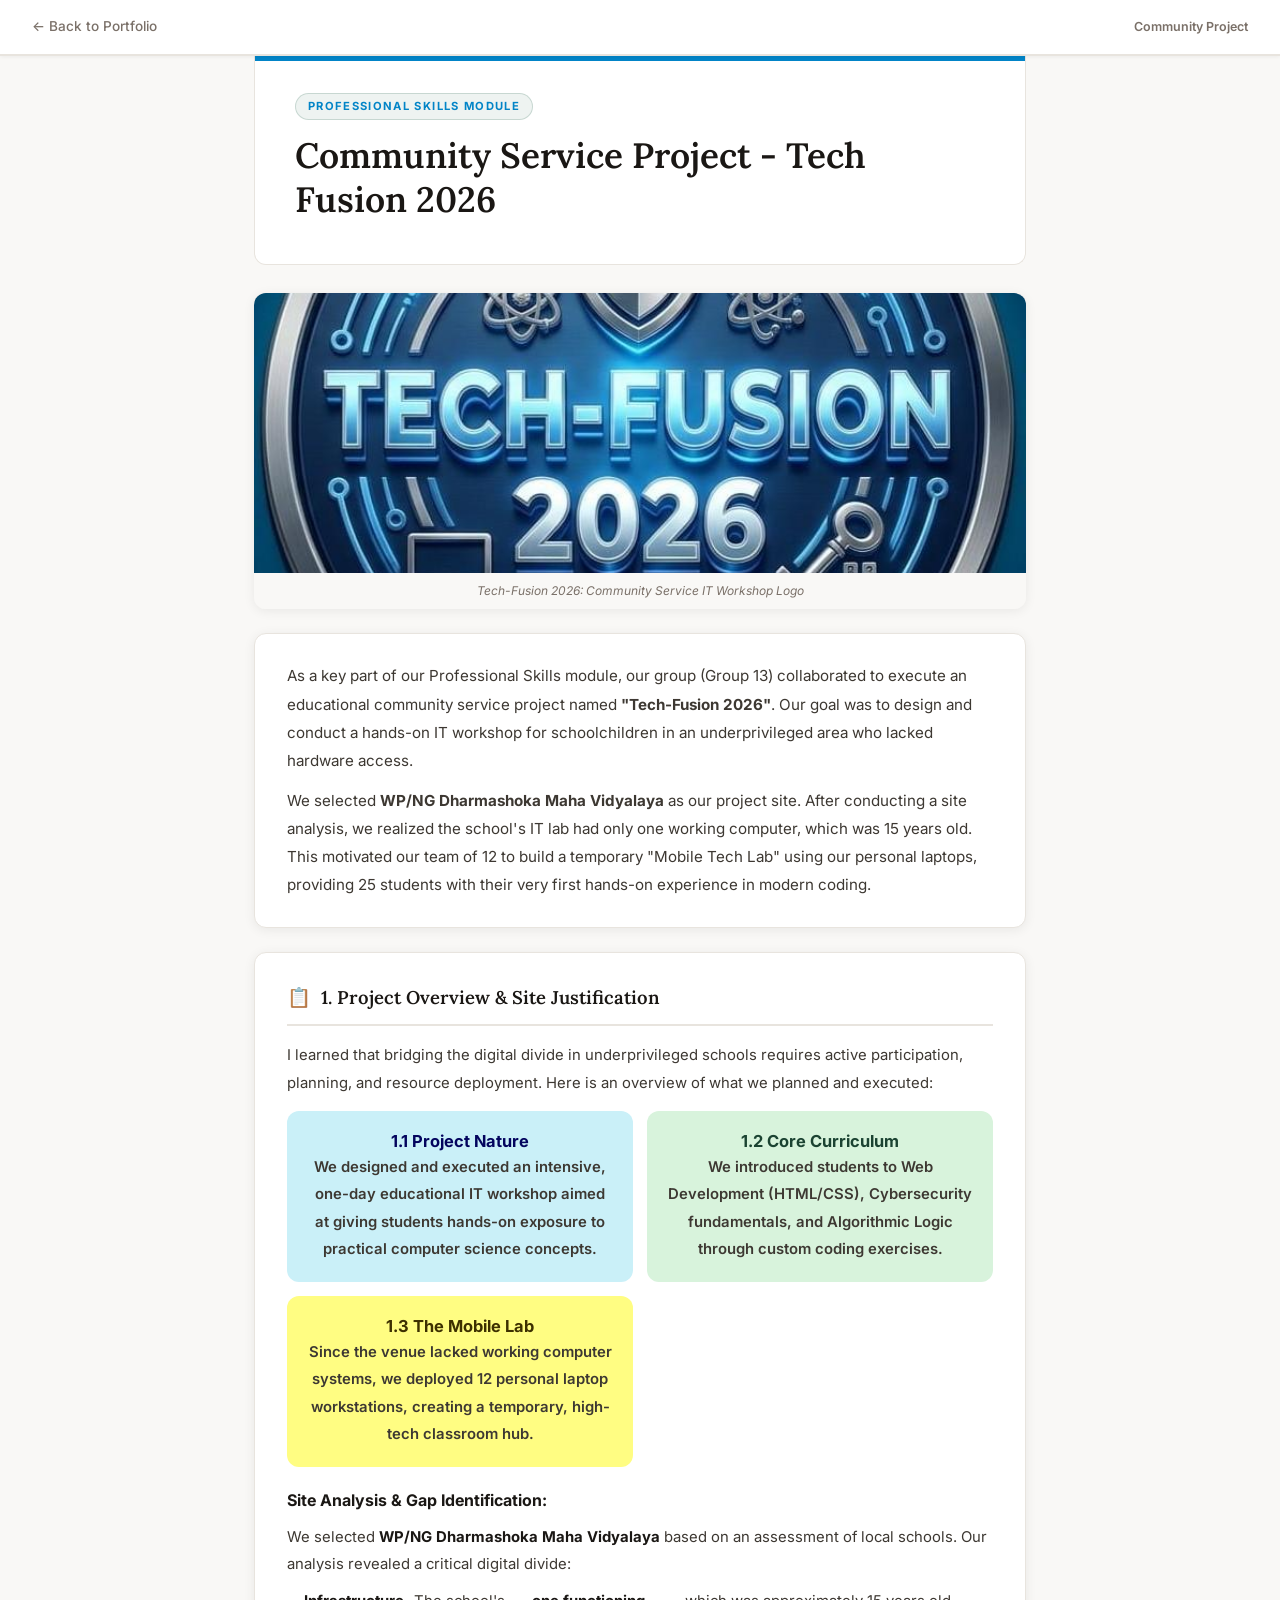
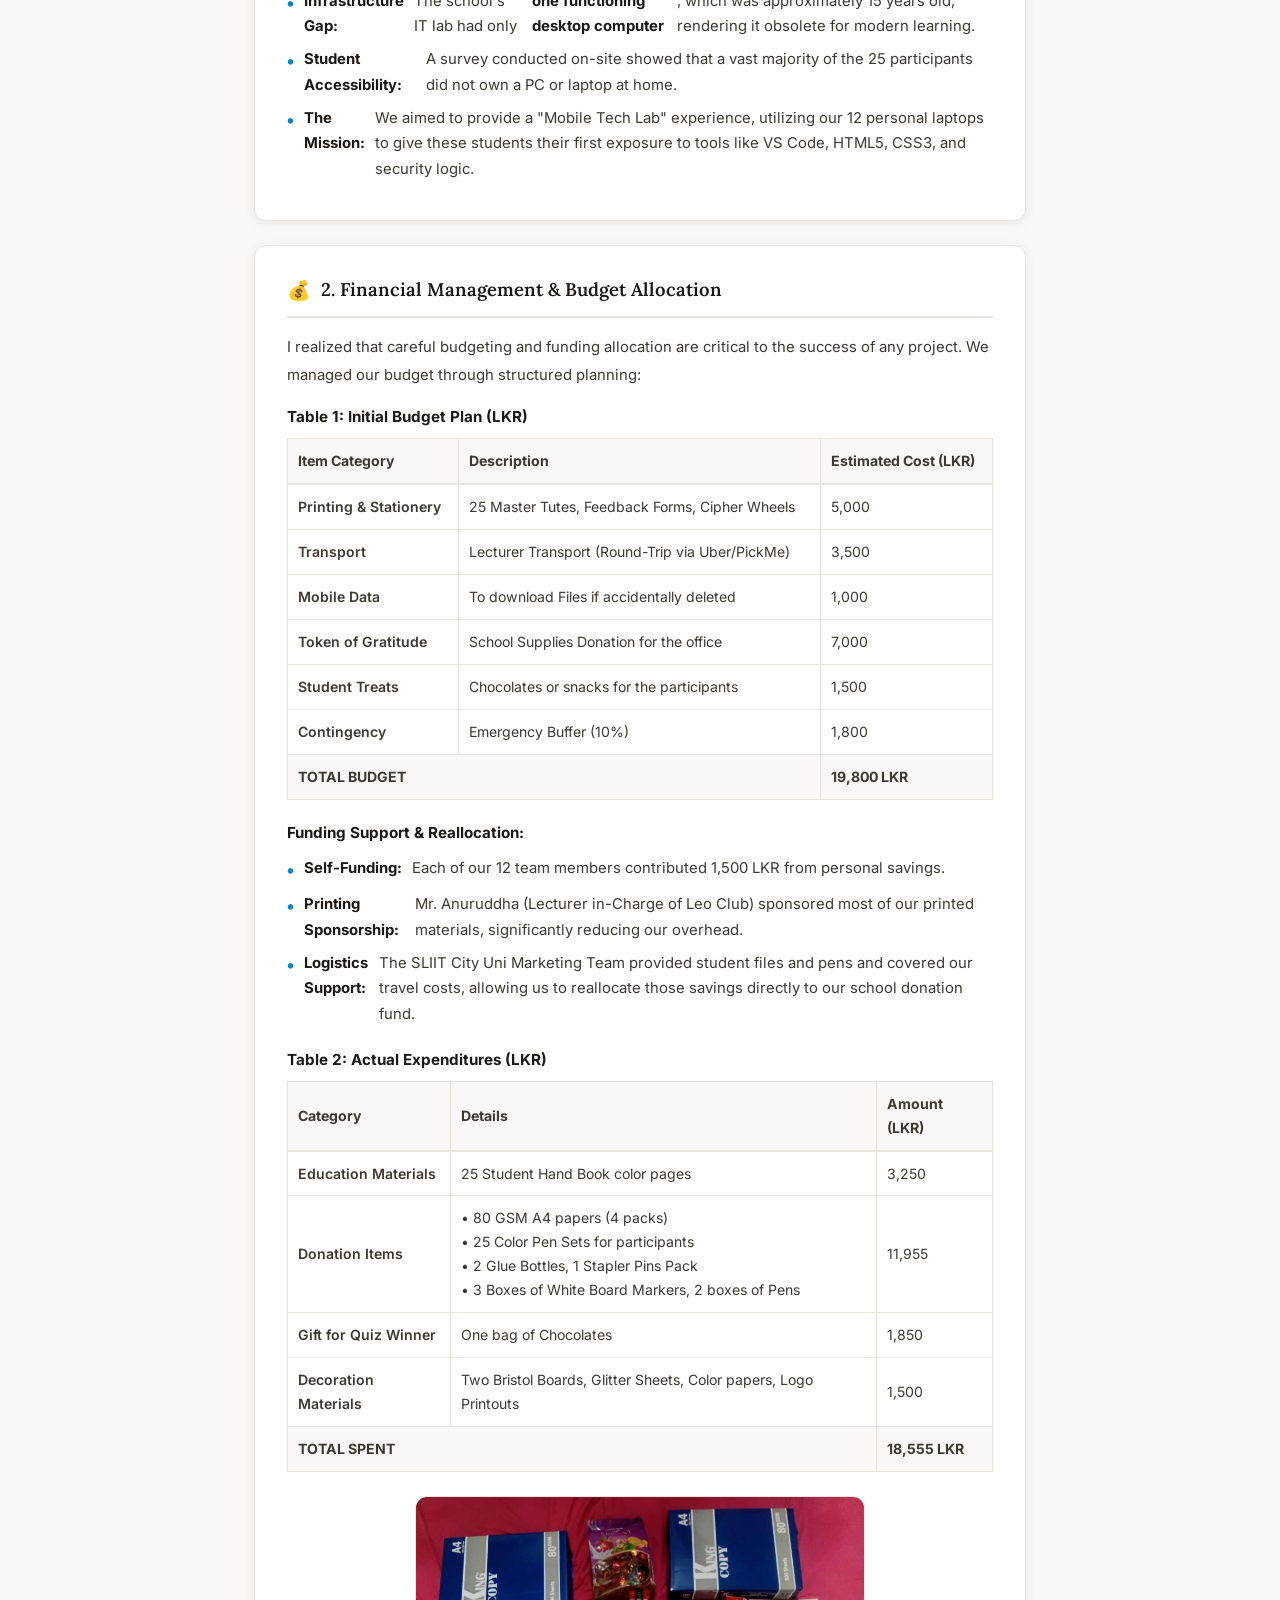
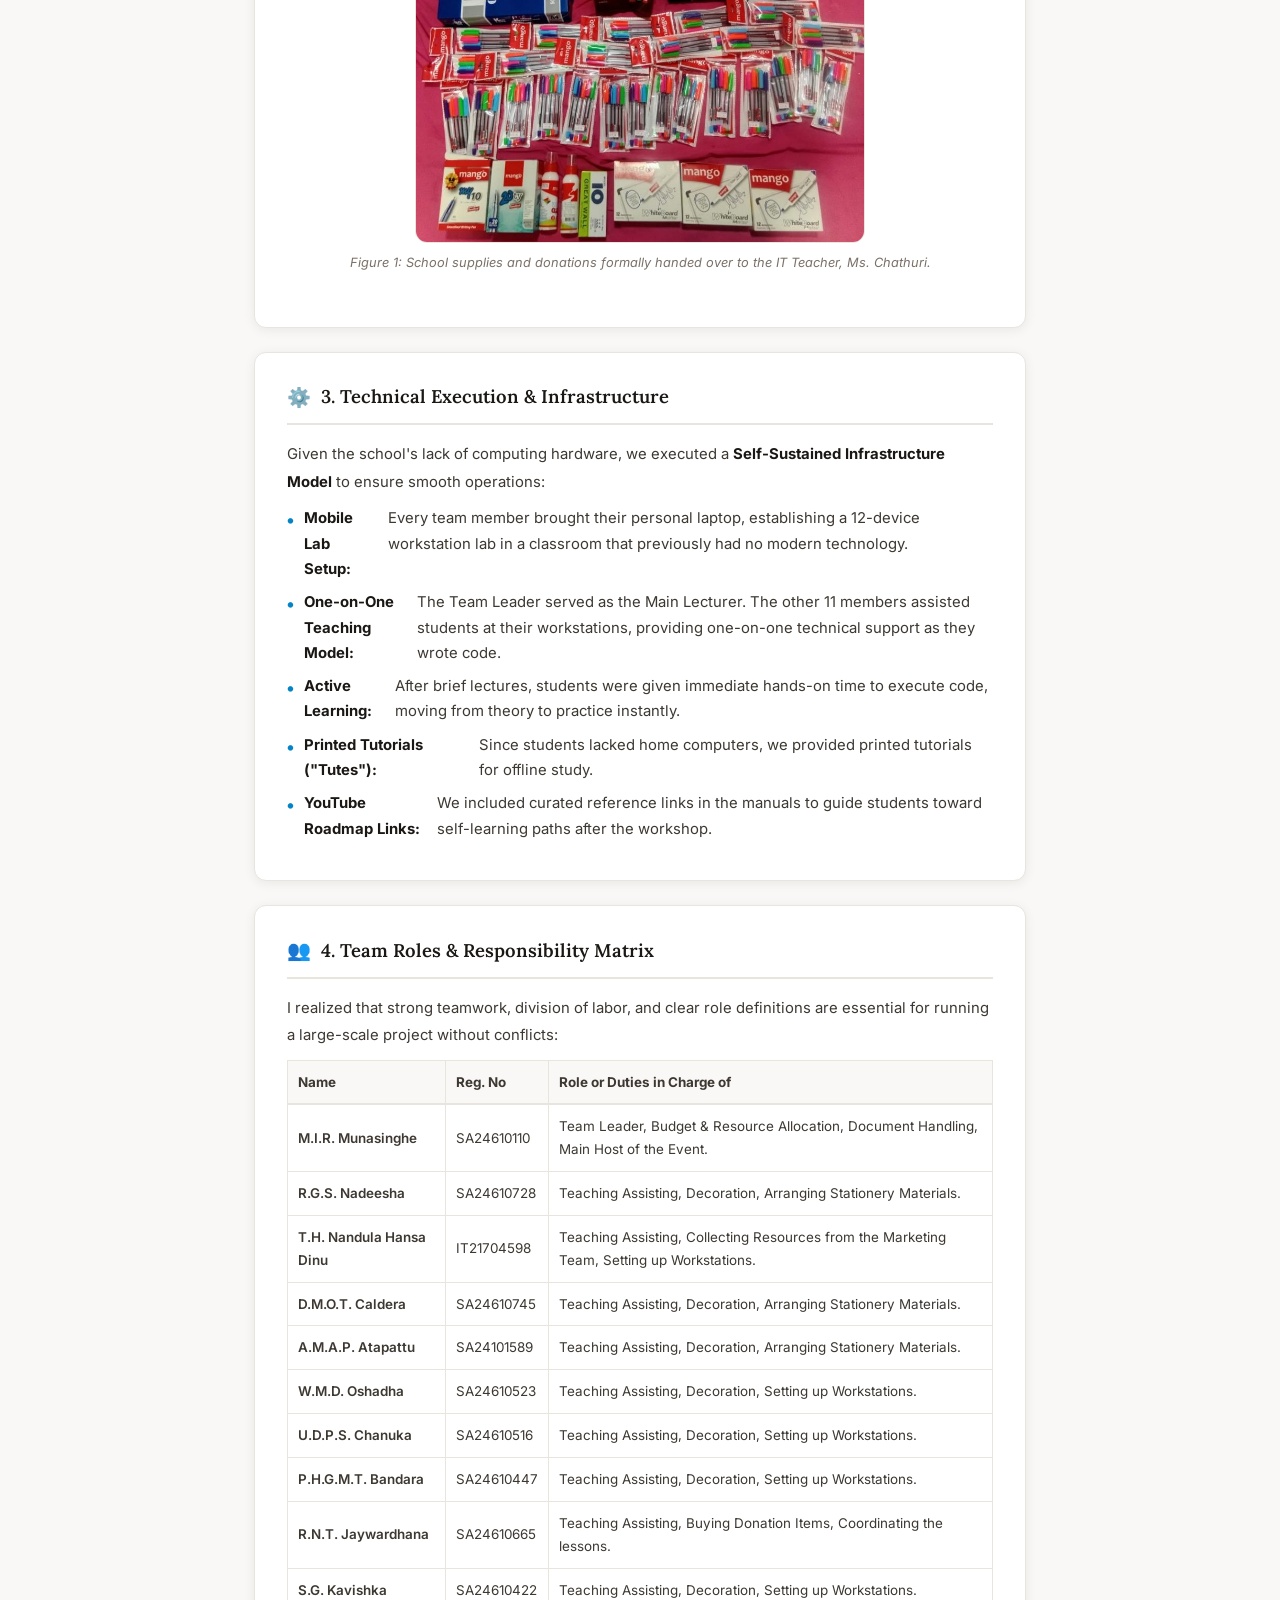
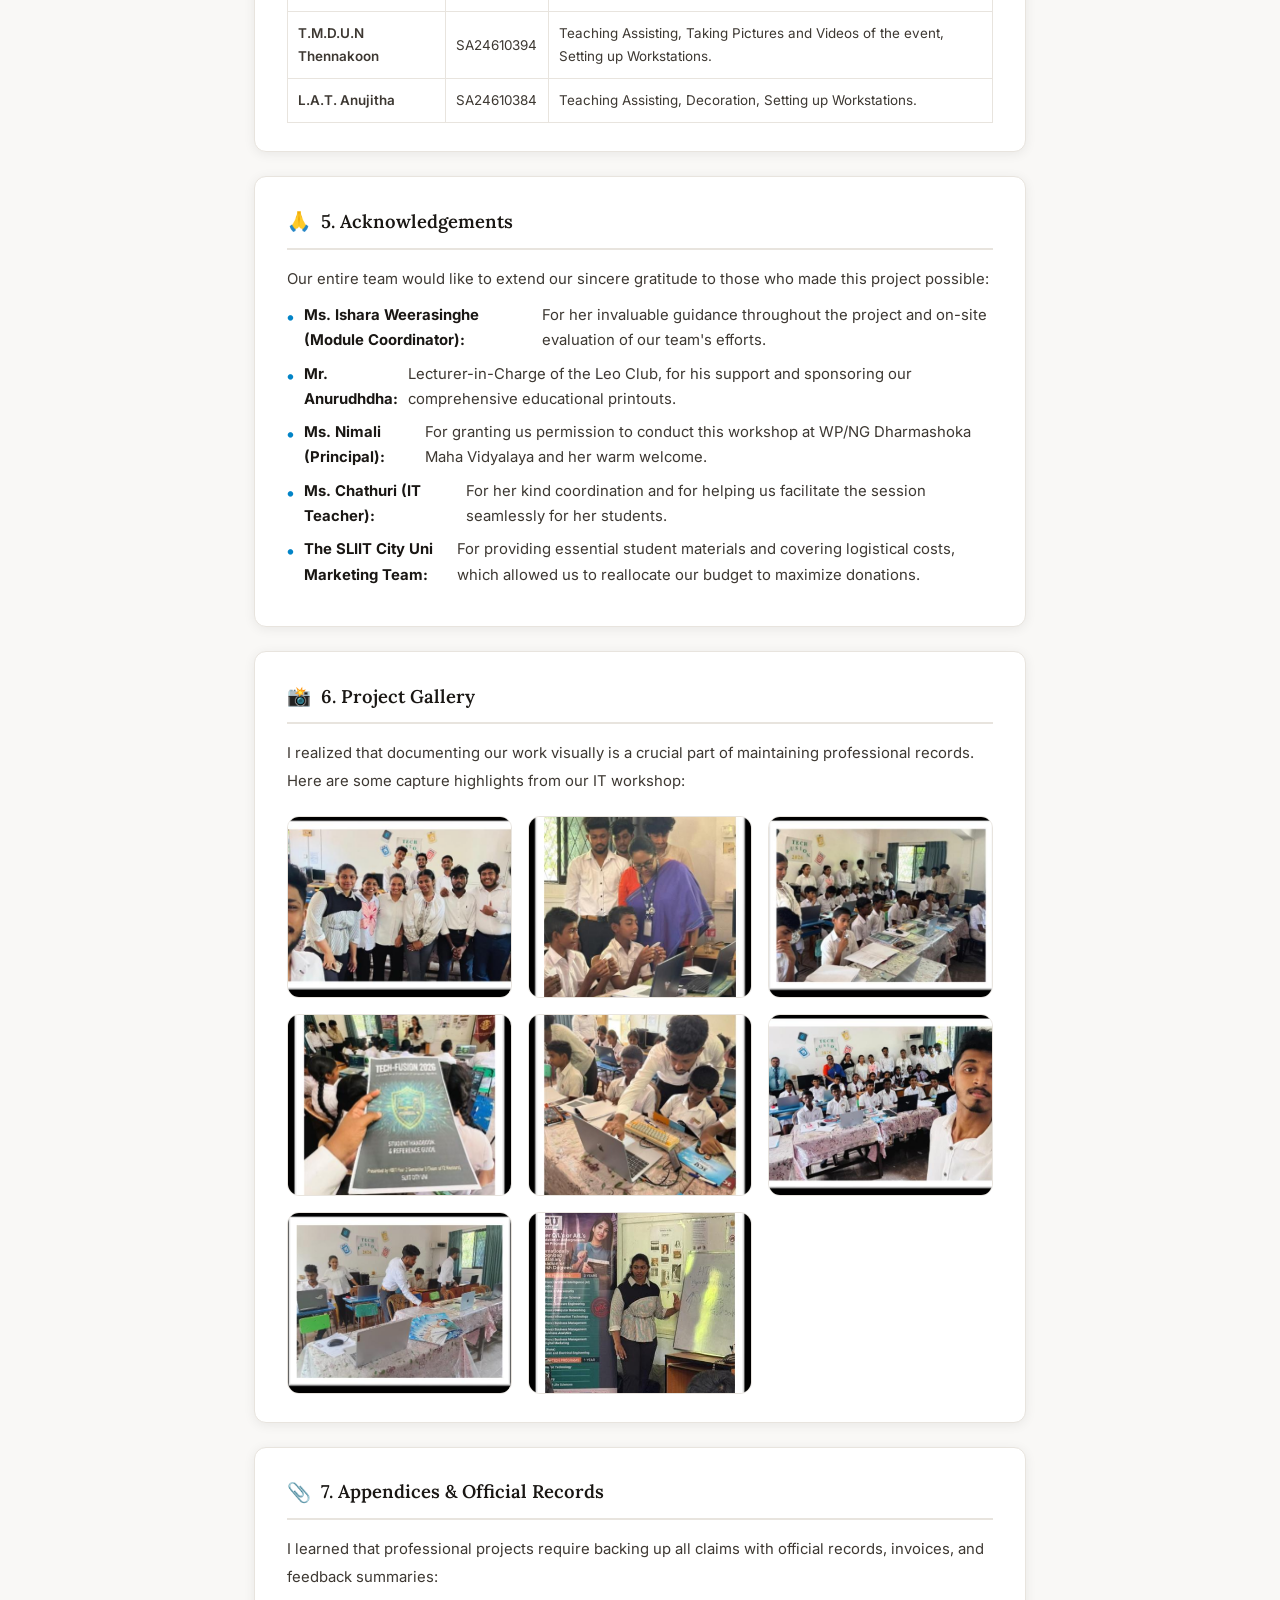
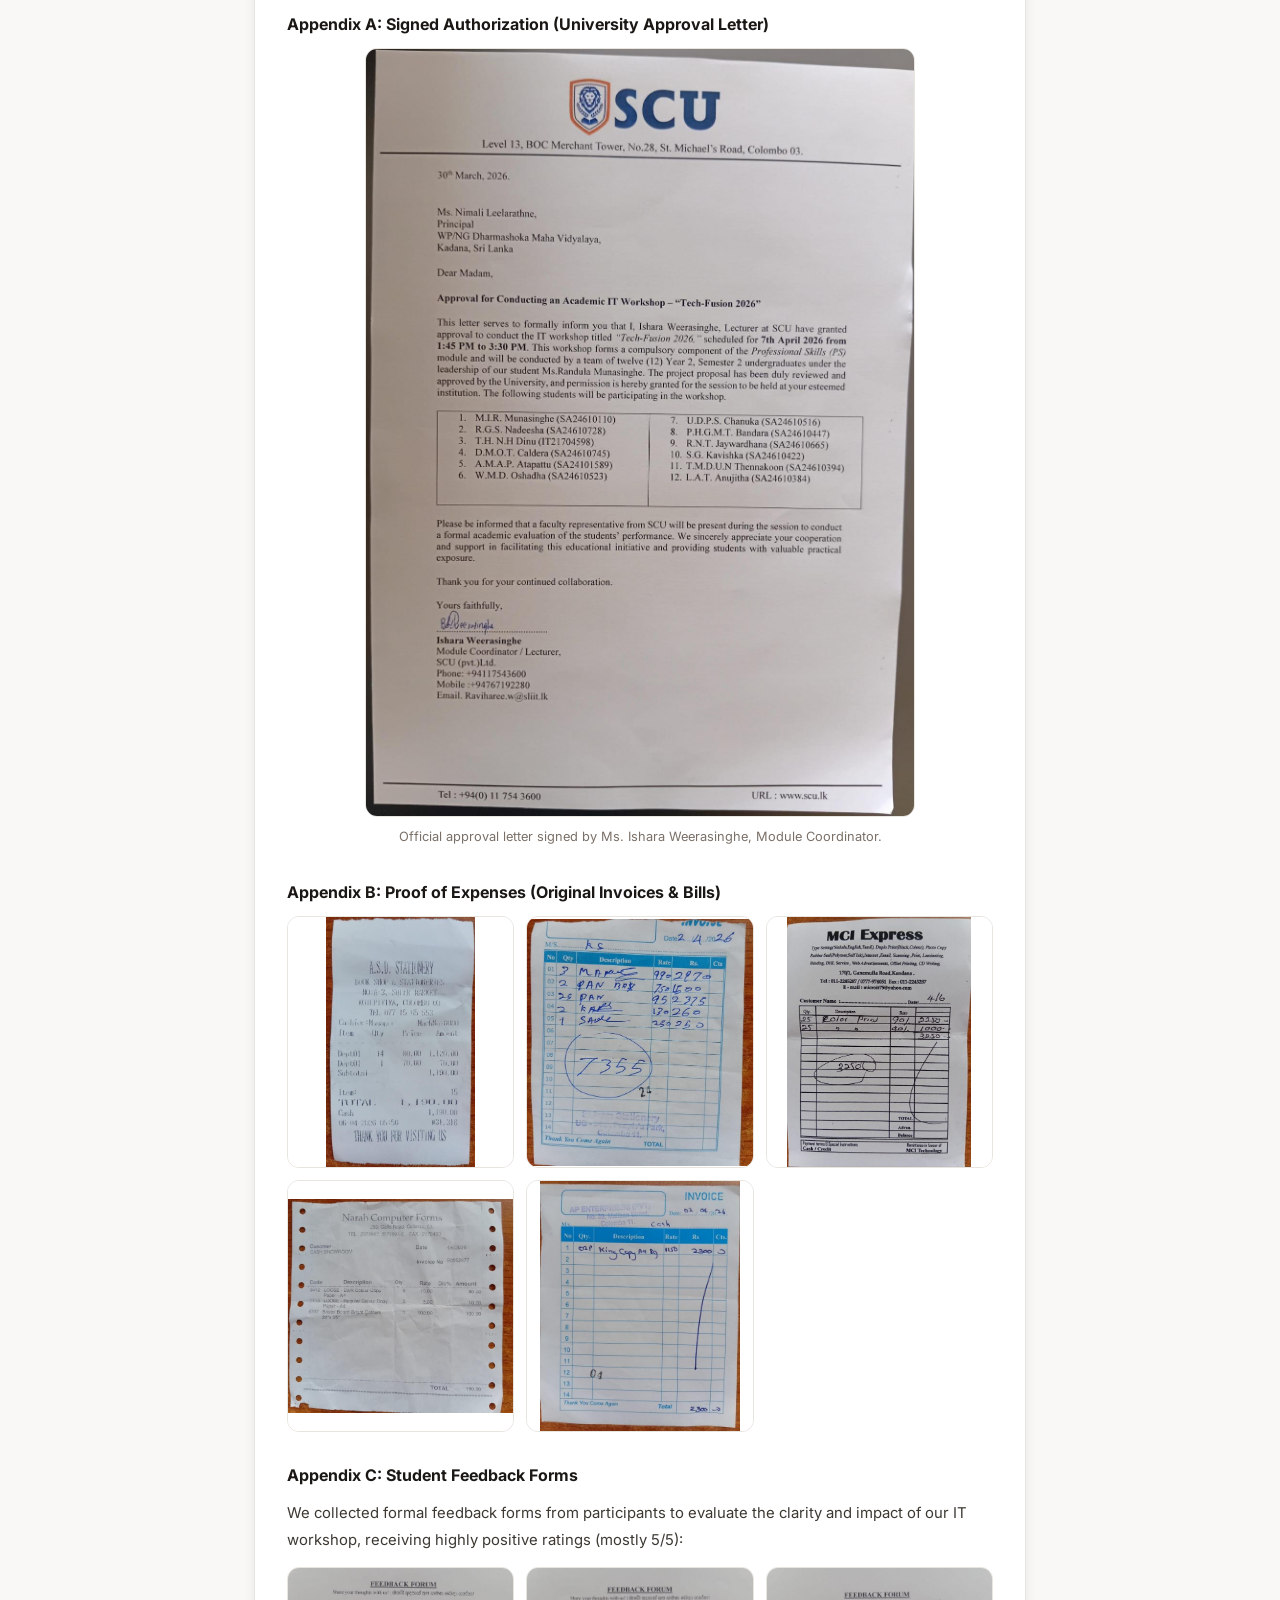
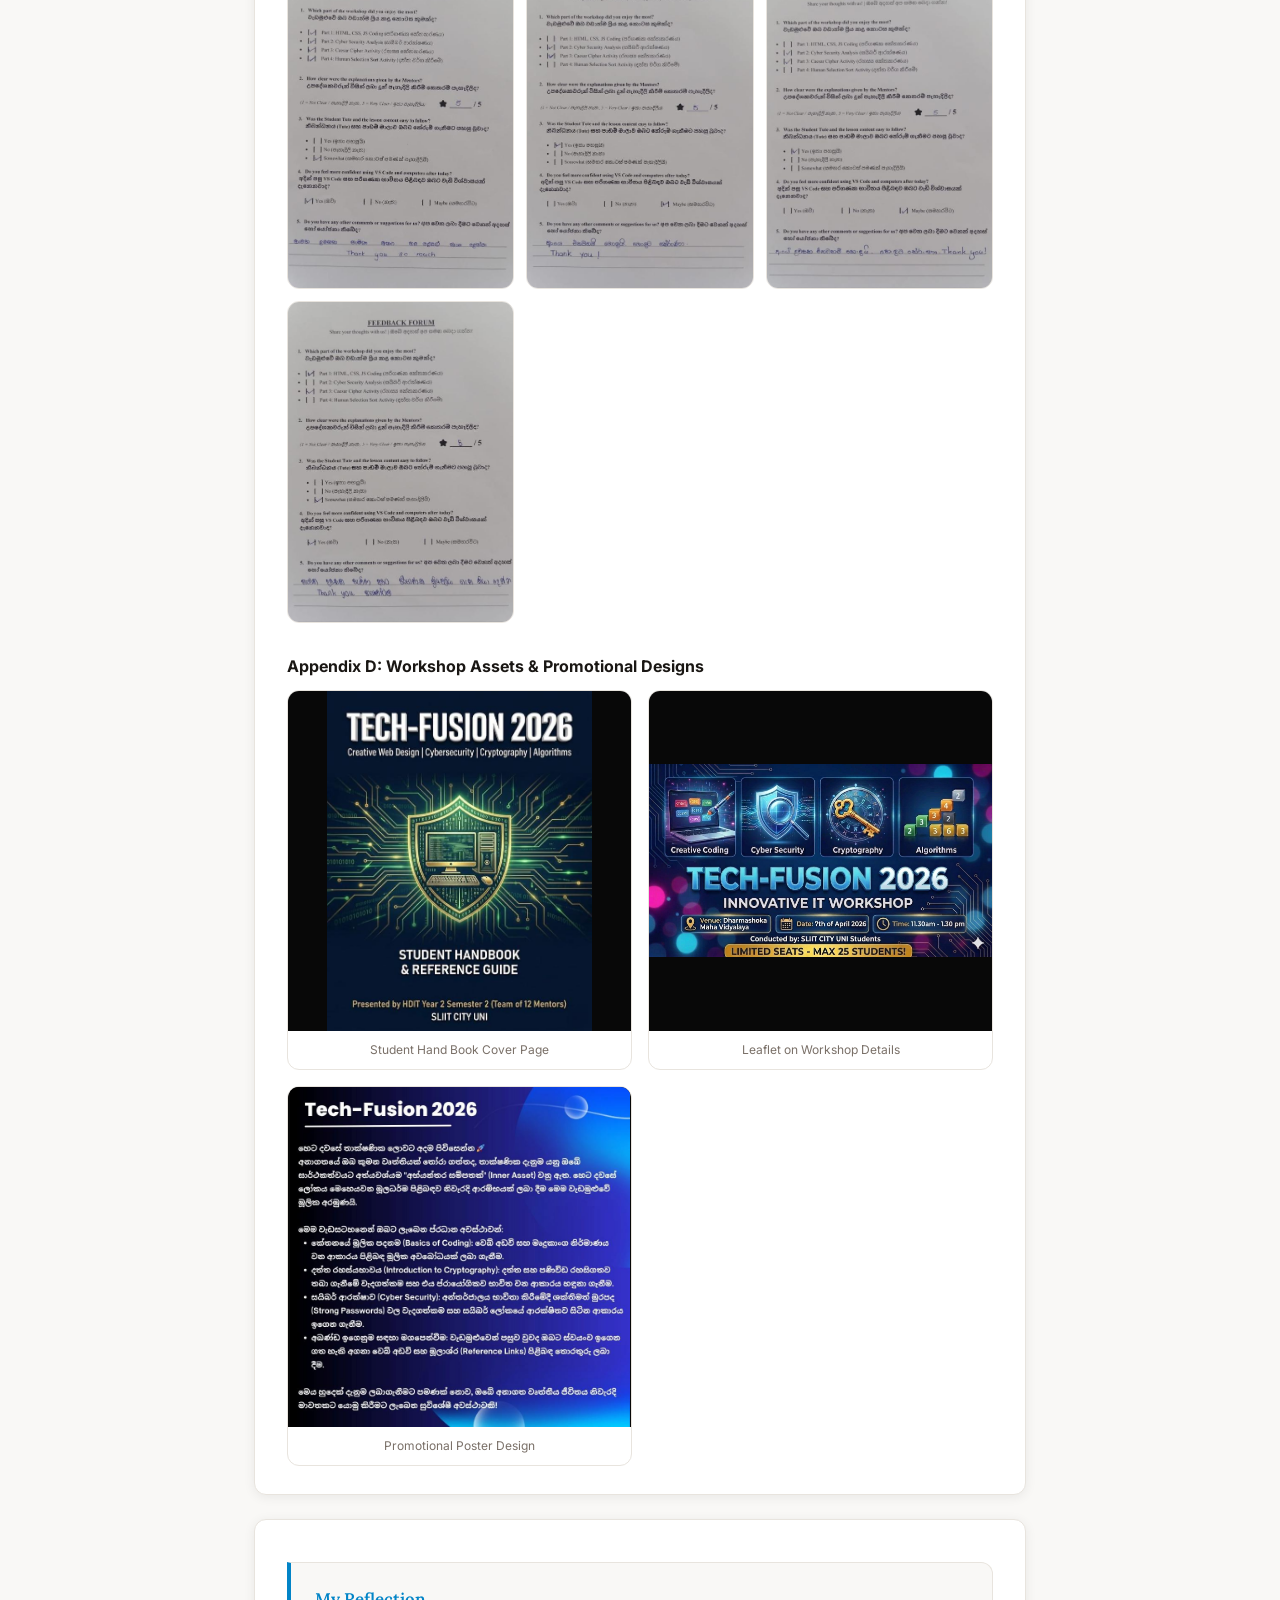
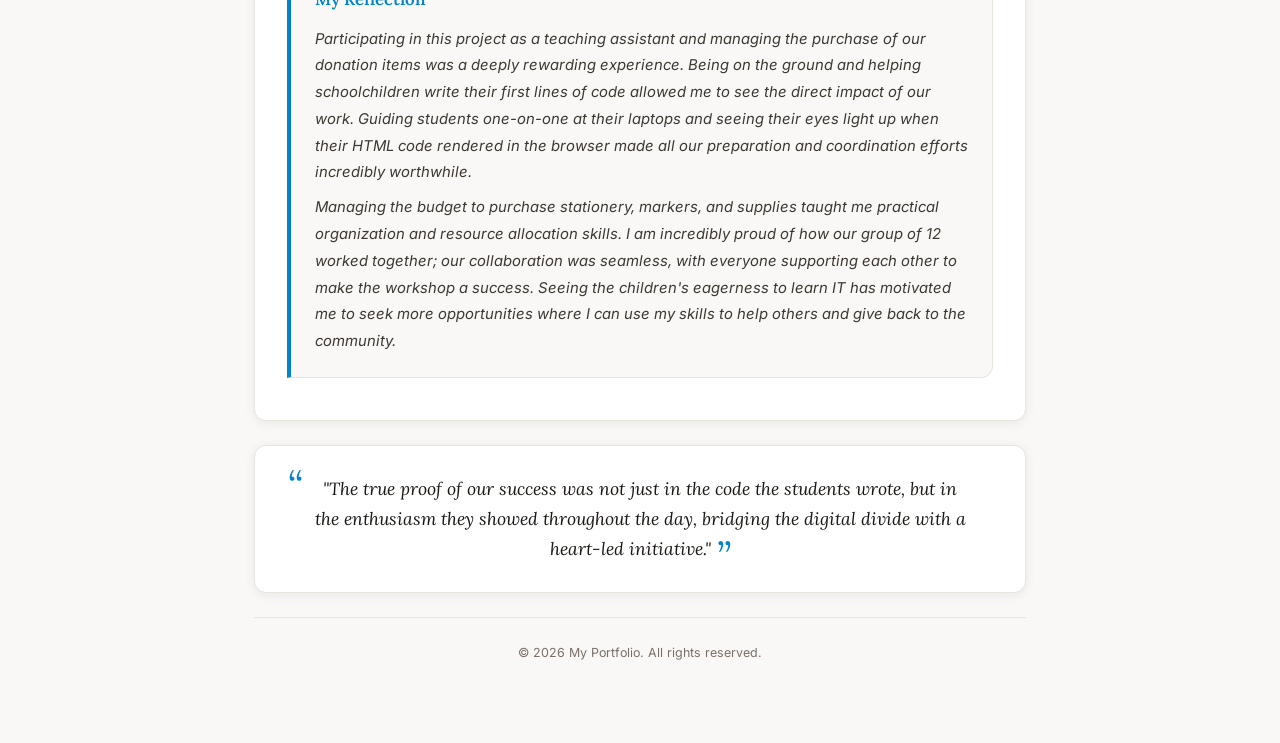
==== commit c9b61dfb: "Fix encoding and numbering on community-project.html" ====
--- a/community-project.html
+++ b/community-project.html
@@ -49,7 +49,7 @@
     
     <!-- SECTION: 1. Project Overview & Site Justification -->
     <div class="p-section">
-      <h2 class="p-section-title"><span class="s-icon">ðŸ“</span>1. Project Overview & Site Justification</h2>
+      <h2 class="p-section-title"><span class="s-icon">📋</span>1. Project Overview & Site Justification</h2>
       <p>I learned that bridging the digital divide in underprivileged schools requires active participation, planning, and resource deployment. Here is an overview of what we planned and executed:</p>
       
       <div class="p-boxes-grid">
@@ -80,7 +80,7 @@
 
     <!-- SECTION: 2. Financial Management -->
     <div class="p-section">
-      <h2 class="p-section-title"><span class="s-icon">ðŸ’°</span>2. Financial Management & Budget Allocation</h2>
+      <h2 class="p-section-title"><span class="s-icon">💰</span>2. Financial Management & Budget Allocation</h2>
       <p>I realized that careful budgeting and funding allocation are critical to the success of any project. We managed our budget through structured planning:</p>
       
       <h3 style="margin-top:15px; margin-bottom:8px; font-size:0.95rem; color:var(--text-dark);">Table 1: Initial Budget Plan (LKR)</h3>
@@ -155,10 +155,10 @@
           <tr style="border-bottom:1px solid var(--border);">
             <td style="padding:10px; border-right:1px solid var(--border); font-weight:600;">Donation Items</td>
             <td style="padding:10px; border-right:1px solid var(--border);">
-              â€¢ 80 GSM A4 papers (4 packs)<br>
-              â€¢ 25 Color Pen Sets for participants<br>
-              â€¢ 2 Glue Bottles, 1 Stapler Pins Pack<br>
-              â€¢ 3 Boxes of White Board Markers, 2 boxes of Pens
+              • 80 GSM A4 papers (4 packs)<br>
+              • 25 Color Pen Sets for participants<br>
+              • 2 Glue Bottles, 1 Stapler Pins Pack<br>
+              • 3 Boxes of White Board Markers, 2 boxes of Pens
             </td>
             <td style="padding:10px;">11,955</td>
           </tr>
@@ -188,7 +188,7 @@
 
     <!-- SECTION: 3. Technical Execution -->
     <div class="p-section">
-      <h2 class="p-section-title"><span class="s-icon">âš™ï¸</span>3. Technical Execution & Infrastructure</h2>
+      <h2 class="p-section-title"><span class="s-icon">⚙️</span>3. Technical Execution & Infrastructure</h2>
       <p>Given the school's lack of computing hardware, we executed a <strong>Self-Sustained Infrastructure Model</strong> to ensure smooth operations:</p>
       <ul class="p-list">
         <li><strong>Mobile Lab Setup:</strong> Every team member brought their personal laptop, establishing a 12-device workstation lab in a classroom that previously had no modern technology.</li>
@@ -201,7 +201,7 @@
 
     <!-- SECTION: 4. Team Matrix -->
     <div class="p-section">
-      <h2 class="p-section-title"><span class="s-icon">ðŸ‘¥</span>4. Team Roles & Responsibility Matrix</h2>
+      <h2 class="p-section-title"><span class="s-icon">👥</span>4. Team Roles & Responsibility Matrix</h2>
       <p>I realized that strong teamwork, division of labor, and clear role definitions are essential for running a large-scale project without conflicts:</p>
       
       <table style="width:100%; border-collapse:collapse; font-size:0.84rem; text-align:left; border:1px solid var(--border);">
@@ -279,7 +279,7 @@
 
     <!-- SECTION: 5. Acknowledgements -->
     <div class="p-section">
-      <h2 class="p-section-title"><span class="s-icon">ðŸ™</span>6. Acknowledgements</h2>
+      <h2 class="p-section-title"><span class="s-icon">🙏</span>5. Acknowledgements</h2>
       <p>Our entire team would like to extend our sincere gratitude to those who made this project possible:</p>
       <ul class="p-list">
         <li><strong>Ms. Ishara Weerasinghe (Module Coordinator):</strong> For her invaluable guidance throughout the project and on-site evaluation of our team's efforts.</li>
@@ -292,7 +292,7 @@
 
     <!-- SECTION: 6. Project Gallery -->
     <div class="p-section">
-      <h2 class="p-section-title"><span class="s-icon">ðŸ“·</span>7. Project Gallery</h2>
+      <h2 class="p-section-title"><span class="s-icon">📸</span>6. Project Gallery</h2>
       <p>I realized that documenting our work visually is a crucial part of maintaining professional records. Here are some capture highlights from our IT workshop:</p>
       
       <div style="display:grid; grid-template-columns: repeat(auto-fit, minmax(220px, 1fr)); gap:16px; margin-top:20px;">
@@ -325,7 +325,7 @@
 
     <!-- SECTION: 7. Appendices -->
     <div class="p-section">
-      <h2 class="p-section-title"><span class="s-icon">ðŸ“Ž</span>8. Appendices & Official Records</h2>
+      <h2 class="p-section-title"><span class="s-icon">📎</span>7. Appendices & Official Records</h2>
       <p>I learned that professional projects require backing up all claims with official records, invoices, and feedback summaries:</p>
       
       <!-- Appendix A -->
